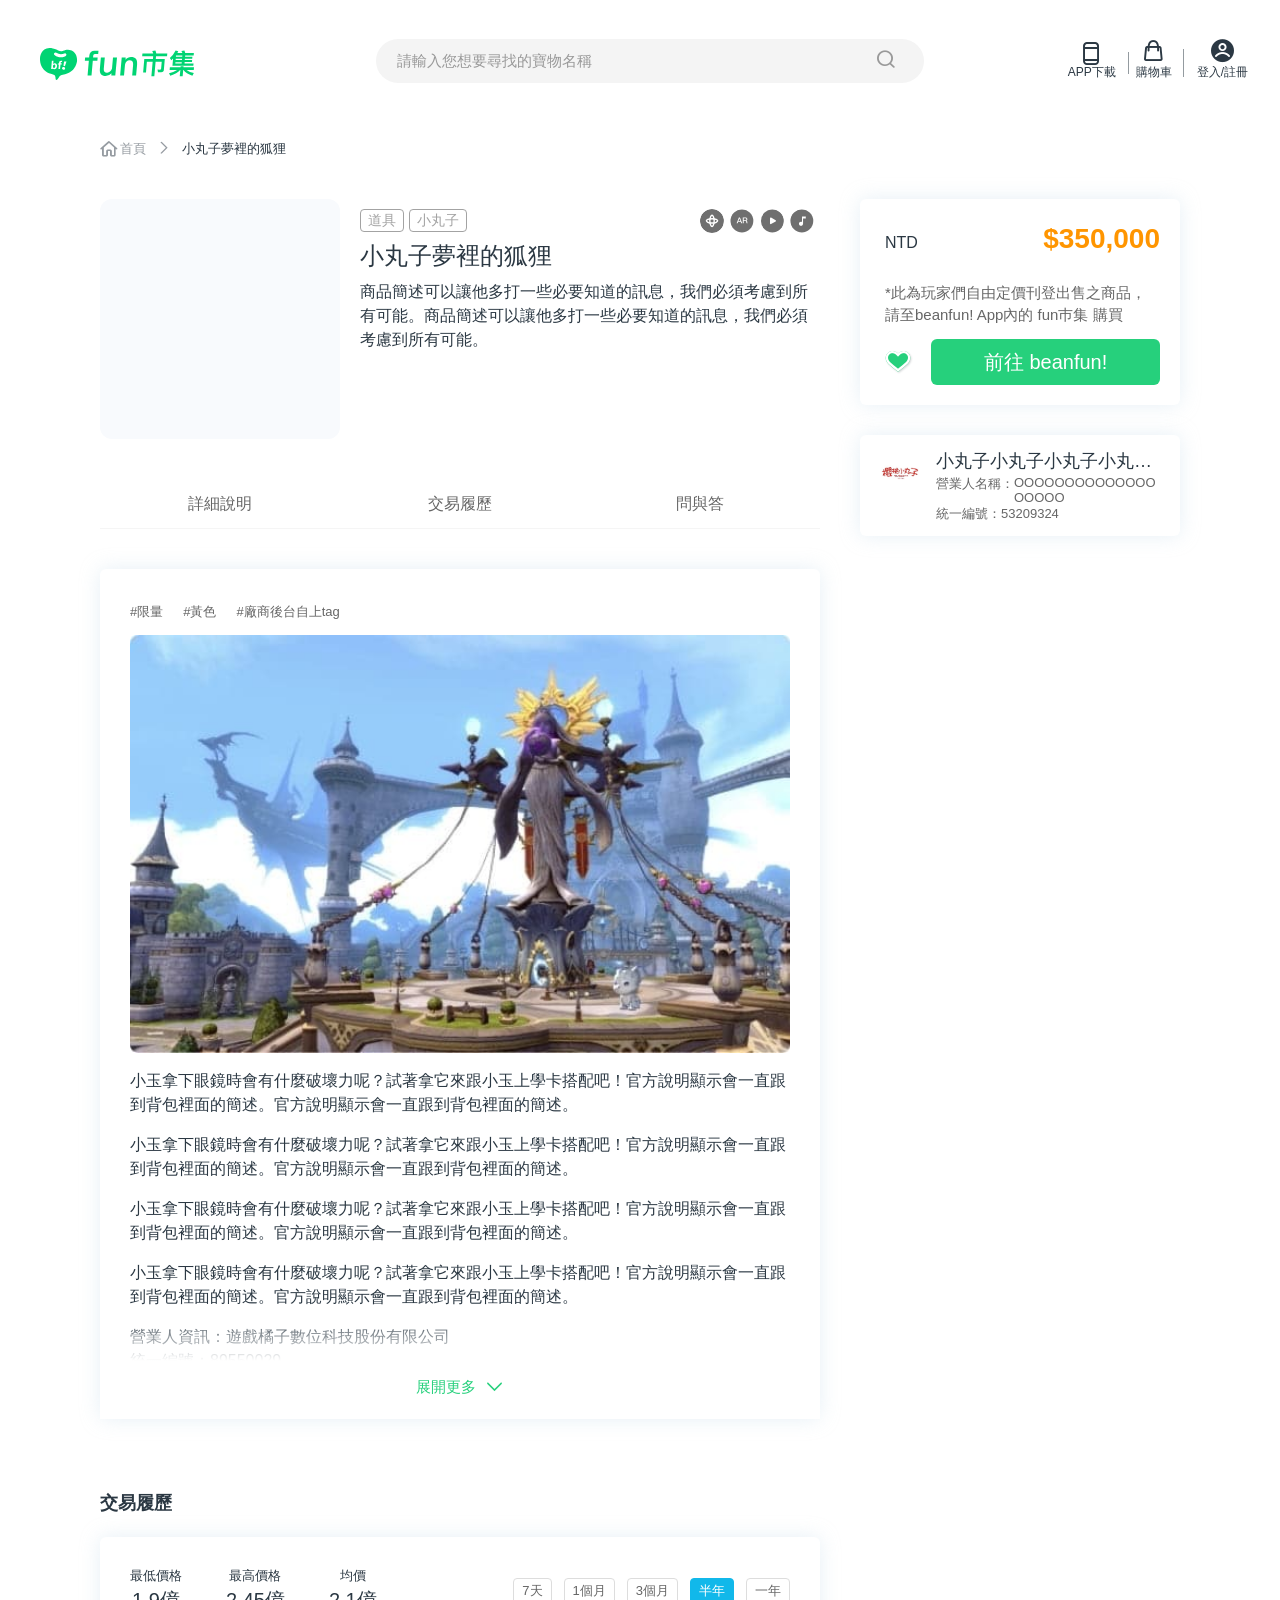
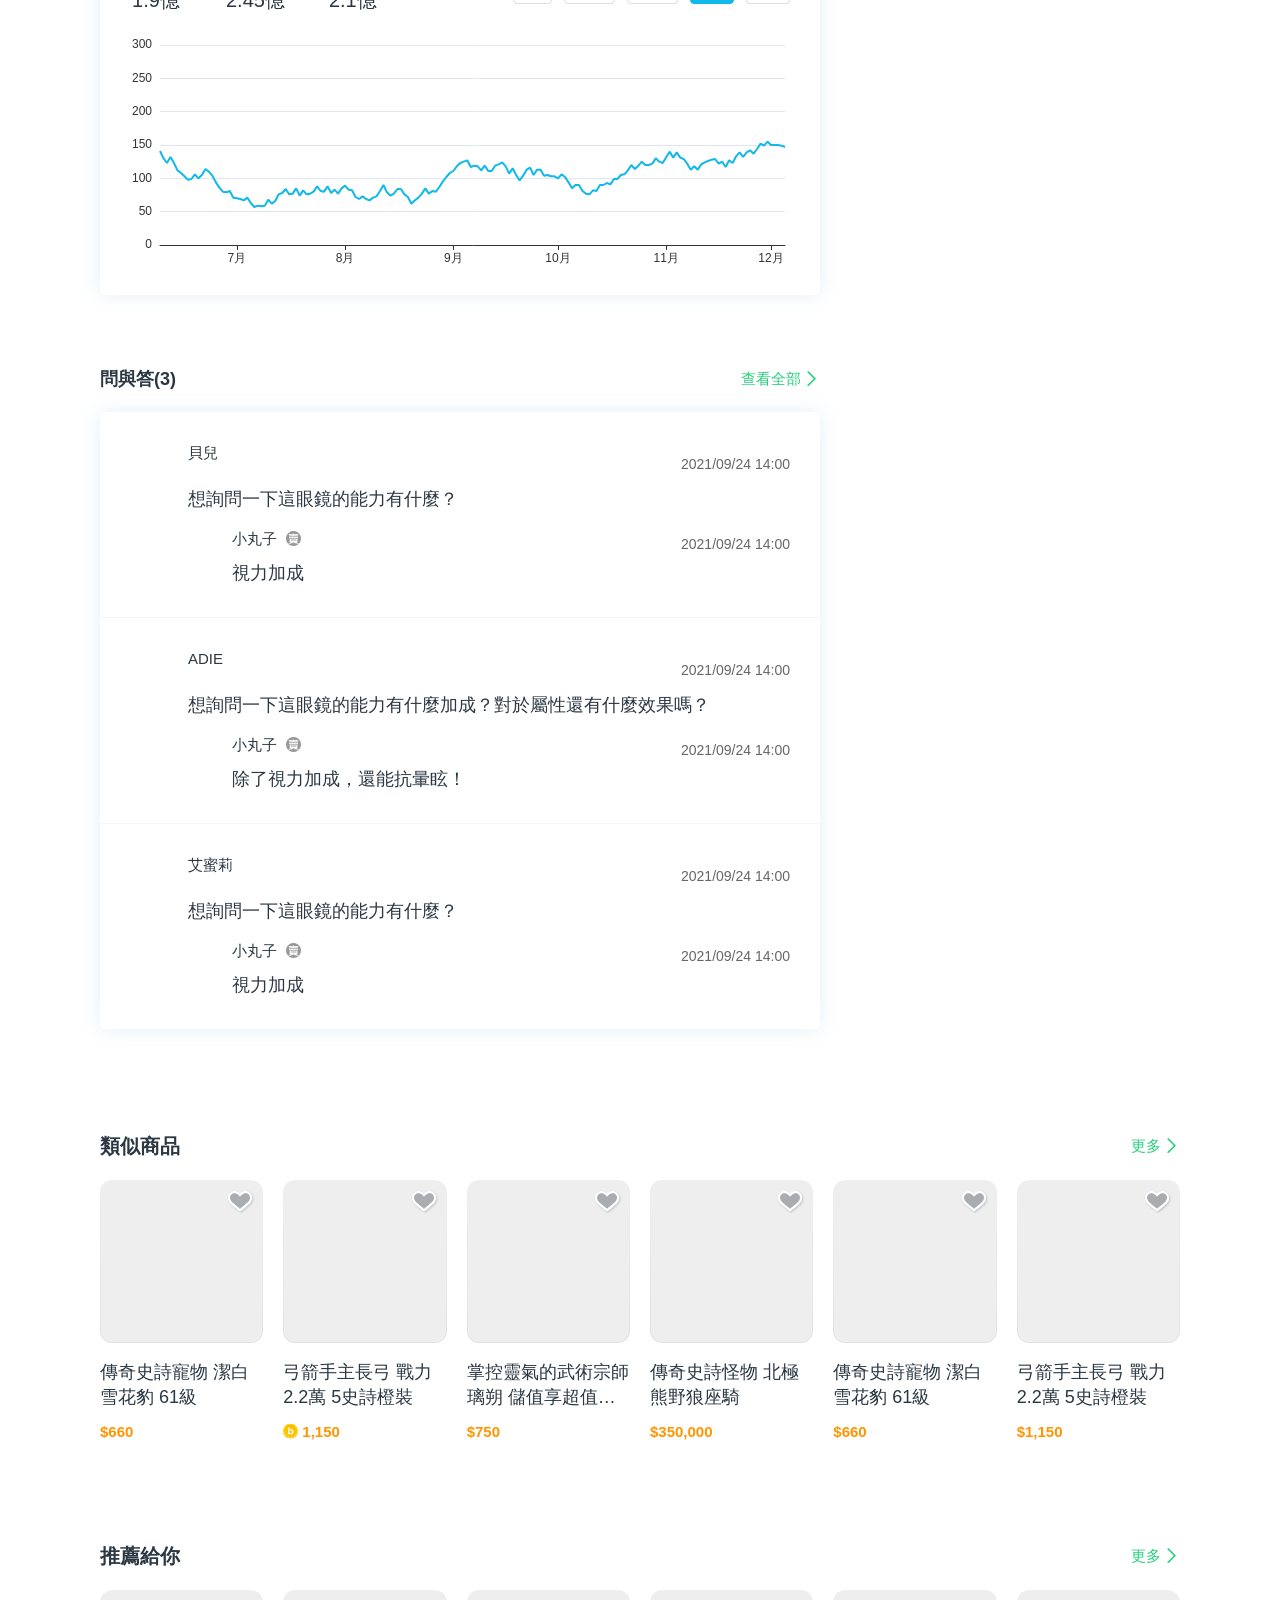
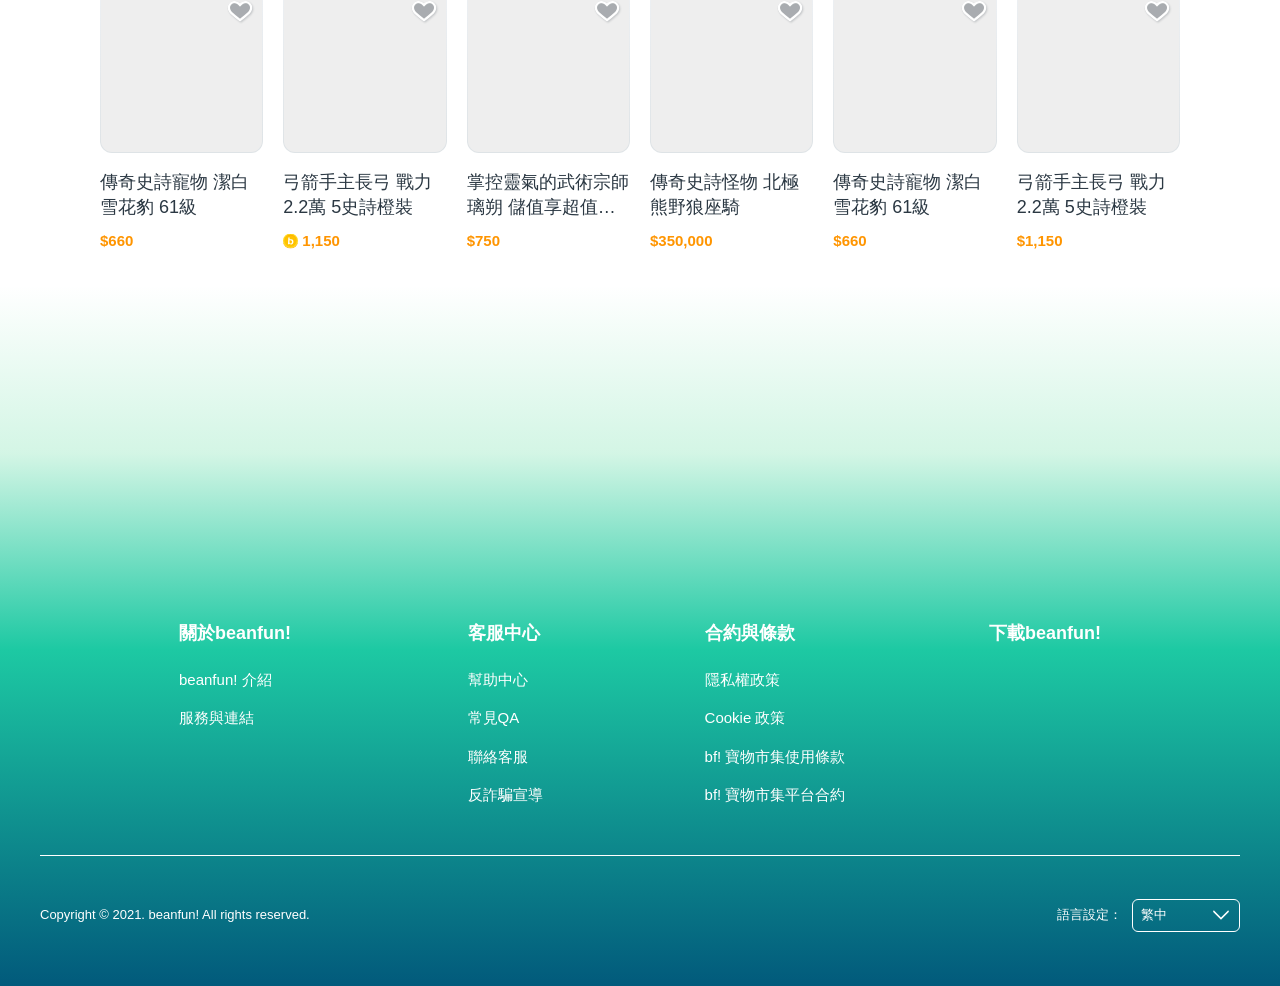
==== 00_product-cont-pd.html @ d5c3d5e3 "Add files via upload" ====
<!DOCTYPE html>
<!-- ↓【APP版本】<html> 增加 class「app」-->
<html class="no-js" lang="zh-Hant-TW">
  <head>
    <!-- [START] 測試站防止被爬蟲搜尋-->
    <!--
    上線後刪除此段Meta與註解
    參考文件：https://developers.google.com/search/reference/robots_meta_tag?hl=zh-tw
    -->
    <meta name="robots" content="noindex, nofollow,noarchive,nosnippet,noimageindex,noodp">
    <!-- [END] 測試站防止被爬蟲搜尋-->
    <meta charset="utf-8">
    <meta http-equiv="x-ua-compatible" content="ie=edge">
    <meta name="viewport" content="width=device-width, initial-scale=1.0, maximum-scale=1.0, user-scalable=no">
    <meta name="format-detection" content="telephone=no">
    <meta name="theme-color" content="#ffffff">
    <title>fun市集｜商品明細</title>
    <link rel="icon" type="image/png" href="images/favicon.png">
    <link rel="apple-touch-icon" href="images/touch-icon.png">
    <!-- [START] SEO Setting-->
    <!-- 內頁SEO設定(商品內頁SEO有不同)-->
    <meta name="description" content="商品敘述">
    <meta name="keywords" content="商品關鍵字">
    <meta property="og:type" content="og:product">
    <meta property="og:title" content="商品標題">
    <meta property="og:description" content="商品敘述">
    <meta property="og:url" content="商品連結">
    <meta property="og:image" content="商品縮圖">
    <meta property="og:locate" content="zh_TW">
    <meta name="twitter:card" content="product">
    <meta name="twitter:title" content="商品標題">
    <meta name="twitter:description" content="商品敘述">
    <meta name="twitter:image" content="商品縮圖">
    <meta property="product:price:amount" content="商品價格">
    <meta property="product:price:currency" content="NTD">
    <!-- ==========-->
    <!-- 結構化資料(JSON-LD) - Product
    - sku：產品的專屬識別碼，參考：https://support.google.com/merchants/answer/7052112?hl=zh-Hant
    - 專屬產品 ID 須知，提供全球 ID (例如 gtin、mpn、isbn)，參考：https://support.google.com/merchants/answer/160161?hl=zh-Hant
    - 供貨狀況，參考（搜尋「ItemAvailability」）：https://developers.google.com/search/docs/advanced/structured-data/product?hl=zh-tw#product
    	- "availability"="填入供貨狀況 Schema.org"
    		- [有現貨] 
    			- 有現貨： https://schema.org/InStock
    			- 有限的可用率： https://schema.org/LimitedAvailability
    			- 僅限在線： https://schema.org/OnlineOnly
    		- [缺貨中]
    			- 缺貨： https://schema.org/OutOfStock
    			- 售罄： https://schema.org/SoldOut
    			- 已停產： https://schema.org/Discontinued
    			- 僅限店內： https://schema.org/InStoreOnly
    		- [預購]
    			- 預購： https://schema.org/PreOrder
    			- 預售： https://schema.org/PreSale
    		- [缺貨待補]
    			- 缺貨待補： https://schema.org/BackOrder
    -->
    <script type="application/ld+json">
      {
      	"@context": "https://schema.org/",
      	"@type": "Product",
      	"name": "商品標題",
      	"description": "商品敘述",
      	"productId": "商品編號",
      	"image": [
      		"圖片絕對值網址"
      	],
      	"sku": "產品的專屬識別碼，沒有不要生成",
      	"mpn": "製造商零件編號（Manufacturer Part Number），沒有不要生成",
      	"gtin13": "全球交易品項識別碼，長度［8、13或14］，要更換key「gtin『數字』」，沒有不要生成",
      	"brand": {
      		"@type": "Brand",
      		"name": "Gamania Group"
      	},
      	"offers": {
      		"@type": "Offer",
      		"url": "商品絕對值網址",
      		"priceCurrency": "NTD",
      		"price": "商品價格",
      		"availability": "https://schema.org/InStock",
      		"seller": {
      			"@type": "Organization",
      			"name": "賣家名稱",
      			"url": "賣家賣場絕對值網址，沒有不要生成",
      			"image": "賣家頭像圖片絕對值網址，沒有不要生成"
      		}
      	}
      }
    </script>
    <!-- [END] 內頁SEO設定-->
    <!-- ==========-->
    <!-- 結構化資料(JSON-LD) - Global-->
    <!-- 網址要改正式站網址、搜尋要改正確搜尋網址(SearchAction > target)-->
    <script type="application/ld+json">
      {
      	"@context":"http://schema.org",
      	"@graph": [
      		{
      			"@type":"Organization",
      			"name":"Gamania Group",
      			"legalName":"遊戲橘子數位科技股份有限公司",
      			"foundingDate":"1995-06-12",
      			"url":"http://gashpoint.begonia-design.com.tw/",
      			"logo":"http://gashpoint.begonia-design.com.tw/images/logo-brand.png",
      			"contactPoint" : [
      				{
      					"@type" : "ContactPoint",
      					"telephone" : "+886-2-2658-8866",
      					"contactType" : "聯絡電話 (Customer Service)",
      					"areaServed" : "TW",
      					"availableLanguage" : ["Taiwanese Mandarin"]
      				} , {
      					"@type" : "ContactPoint",
      					"email" : "business@gamania.com",
      					"contactType" : "商務洽談 (Business Contact)",
      					"areaServed" : "TW",
      					"availableLanguage" : ["Taiwanese Mandarin"]
      				} , {
      					"@type" : "ContactPoint",
      					"email" : "pr@gamania.com",
      					"contactType" : "公關聯繫 (PR Contact)",
      					"areaServed" : "TW",
      					"availableLanguage" : ["Taiwanese Mandarin"]
      				} , {
      					"@type" : "ContactPoint",
      					"email" : "ir@gamania.com",
      					"contactType" : "投資人關係聯繫 (IR Contact)",
      					"areaServed" : "TW",
      					"availableLanguage" : ["Taiwanese Mandarin"]
      				} , {
      					"@type" : "ContactPoint",
      					"email" : "bd@gamania.com",
      					"contactType" : "商務洽談 (Business Contact)",
      					"areaServed" : "HK",
      					"availableLanguage" : ["Chinese","English"]
      				} , {
      					"@type" : "ContactPoint",
      					"email" : "hk_pr@gamania.com",
      					"contactType" : "公關聯繫 (PR Contact)",
      					"areaServed" : "HK",
      					"availableLanguage" : ["Chinese","English"]
      				} , {
      					"@type" : "ContactPoint",
      					"email" : "PaymentAgent-JP@gashpoint.com",
      					"contactType" : "ビジネス問い合わせ (Business Contact)",
      					"areaServed" : "JP",
      					"availableLanguage" : ["Japanese"]
      				} , {
      					"@type" : "ContactPoint",
      					"email" : "philiplee@gashpoint.com",
      					"contactType" : "비즈니스 상담 (Business Contact)",
      					"areaServed" : "KR",
      					"availableLanguage" : ["Korean Hangul"]
      				}
      			],
      			"address": {
      				"@type":"PostalAddress",
      				"postalCode":"114",
      				"streetAddress":"瑞湖街111號",
      				"addressLocality":"台北市內湖區",
      				"addressRegion":"台灣",
      				"addressCountry": {
      					"@type": "Country",
      					"name": "TW"
      				}
      			},
      			"sameAs": [
      				"https://zh.wikipedia.org/wiki/遊戲橘子",
      				"https://www.gamania.com/",
      				"https://www.beanfun.com/",
      				"https://www.facebook.com/gamaniaglobal",
      				"https://www.youtube.com/user/gvoicemovie",
      				"https://play.google.com/store/apps/details?id=com.gamania.beanfun",
      				"https://apps.apple.com/tw/app/beanfun/id1108282446"
      			]
      		}
      	]
      	
      }
    </script>
    <!-- [END] SEO Setting-->
    <!-- [START] preload-->
    <link rel="preload" as="font" type="font/woff2" crossorigin="" href="fonts/icons/icon.woff2">
    <!-- [END] preload-->
    <!-- [START] CSS ==================================================-->
    <!-- CSS - Common-->
    <link rel="stylesheet" href="css/style.min.css">
    <!-- CSS - Page-->
    <link rel="stylesheet" href="css/product-cont.min.css">
    <!-- CSS - 【APP版本】--><!--
    <link rel="stylesheet" href="css/app.min.css">-->
    <!-- [END] CSS ==================================================-->
  </head>
  <body>
    <!-- [START] Header ==================================================-->
    <!-- Loader-->
    <!-- 呼叫：【開啟】 pageLoading();、【關閉】 pageLoaded();-->
    <div class="loader" id="loader">
      <div class="loader__img-box">
        <div class="loader__svg-wrapper">
          <svg class="bean" xmlns="http://www.w3.org/2000/svg" viewBox="0 0 46 40" width="46" height="40">
            <path class="body" d="M30,5.9c3.38-.8,6.69-1.46,10.56.79s8.28,9.45,3,18.21a19.13,19.13,0,0,1-14.93,9,24.58,24.58,0,0,1-3.3.17,4.48,4.48,0,0,0-3.52,1.57,16.65,16.65,0,0,1-3.52,3.62c-1.66,1-1.63-1.31-1.63-1.31a15.65,15.65,0,0,1,.09-2.39c.14-1.21-1.47-2.71-1.47-2.71a22.77,22.77,0,0,0-2.85-1c-.75-.13-9-3.11-11.51-11A18.8,18.8,0,0,1,2,6.64,14.89,14.89,0,0,1,7.52,1.33c3.85-2.12,10.91.48,10.91.48s4.16,2,5.69,2.89A7.4,7.4,0,0,0,30,5.9Z" fill="#26d07c" fill-rule="evenodd"></path>
            <path class="eye-outer" d="M14,14A4.5,4.5,0,1,1,9.5,9.5,4.49,4.49,0,0,1,14,14m9,2a4.5,4.5,0,1,1-4.5-4.5A4.5,4.5,0,0,1,23,16" fill="#fefefe" fill-rule="evenodd"></path>
            <path class="shadow" d="M40.59,6.69C37,4.61,33.92,5,30.81,5.72Q42.2,18.18,26.43,34a19.87,19.87,0,0,0,2.18-.15,19.13,19.13,0,0,0,14.93-9C48.86,16.14,44.46,8.93,40.59,6.69Z" fill-rule="evenodd" opacity="0.05" style="isolation: isolate"></path>
            <path class="eye-r" display="none" d="M12,14.5a2,2,0,1,1-2-2,2,2,0,0,1,2,2" fill="#050101" fill-rule="evenodd"></path>
            <path class="eye-l" display="none" d="M21,16.5a2,2,0,1,1-2-2,2,2,0,0,1,2,2" fill="#050101" fill-rule="evenodd"></path>
            <path class="eye-r-sleep" d="M11.73,15.5A2,2,0,0,1,8,14.5" fill="none" stroke="#050101" stroke-linecap="round" stroke-miterlimit="10" fill-rule="evenodd"></path>
            <path class="eye-l-sleep" d="M20.73,17.5a2,2,0,0,1-3.73-1" fill="none" stroke="#050101" stroke-linecap="round" stroke-miterlimit="10" fill-rule="evenodd"></path>
          </svg>
        </div>
      </div>
    </div>
    <!-- Header-->
    <header class="hd" id="header">
      <!-- 【Web版本】[START] Header-->
      <div class="hd-main">
        <div class="hd-main__l">
          <!-- Logo - 只有首頁使用<h1>--><!--
          <h1 class="brand-logo"><a class="brand-logo__link" href="/"><img class="brand-logo__img svg" src="images/logo.svg" alt="beanfun!寶物市集" width="160" height="18"></a></h1>-->
          <!-- Logo - 其餘使用<div>-->
          <div class="brand-logo"><a class="brand-logo__link" href="/"><img class="brand-logo__img svg" src="images/logo.svg" alt="beanfun!寶物市集" width="160" height="18"></a></div>
        </div>
        <div class="hd-main__c">
          <!-- [START] 搜尋介面<form> (Web, App 同一個)
          - <meta itemprop="url"> 要更換為正式站首頁網址(Domain)
          - <meta itemprop="target"> content 說明：
          	- 寫入範例：https://www.example.com/search/?q={globalSearch}
          	- 結果網址：https://www.example.com/search/?q=kittens
          	- globalSearch 為搜尋 input 的 name
          - 更多說明：https://developers.google.com/search/docs/advanced/structured-data/sitelinks-searchbox?hl=zh-tw
          -->
          <div class="hd-search js-search-group" id="hd-search" itemscope="" itemtype="https://schema.org/WebSite">
            <meta itemprop="url" content="http://gashpoint.begonia-design.com.tw/">
            <div class="hd-search__cont">
              <div class="hd-search__top-box">
                <div class="hd-search__top-box__l">
                  <form class="hd-search__input-box" action="search.html" itemprop="potentialAction" itemscope="" itemtype="https://schema.org/SearchAction">
                    <meta itemprop="target" content="http://gashpoint.begonia-design.com.tw/search?q={globalSearch}">
                    <input class="hd-search__input" type="search" name="globalSearch" placeholder="請輸入您想要尋找的寶物名稱" aria-label="請輸入您想要尋找的寶物名稱" itemprop="query-input" autocomplete="off" required="">
                    <button class="hd-search__btn-reset" type="reset"><i class="be-icon be-icon-close-circle" role="img" aria-label="清除"></i></button>
                    <button class="hd-search__btn-submit" type="submit" disabled=""><i class="be-icon be-icon-search" role="img" aria-label="搜尋"></i></button>
                  </form>
                </div>
                <div class="hd-search__top-box__r">
                  <button class="hd-search__btn-close" type="button" data-close="">關閉</button>
                </div>
              </div>
              <div class="hd-search__result">
                <div class="hd-search__result__block" data-layout="recommend">
                  <div class="hd-search__result__title">推薦關鍵字</div>
                  <ul class="hd-search__result__list" id="hd-search-recommend">
                    <!-- [START] Item-->
                        <li class="hd-search__result__item"><a class="hd-search__result__link" href="search.html">最新上架</a></li>
                    <!-- [END] Item-->
                    <!-- [START] ↓可刪除重複區塊-->
                        <li class="hd-search__result__item"><a class="hd-search__result__link" href="search.html">道具</a></li>
                        <li class="hd-search__result__item"><a class="hd-search__result__link" href="search.html">票券</a></li>
                        <li class="hd-search__result__item"><a class="hd-search__result__link" href="search.html">月光雕刻師</a></li>
                        <li class="hd-search__result__item"><a class="hd-search__result__link" href="search.html">新楓之谷</a></li>
                    <!-- [END] ↑可刪除重複區塊-->
                  </ul>
                </div>
              </div>
            </div>
          </div>
          <!-- [END] 搜尋介面<form>-->
        </div>
        <div class="hd-main__r">
          <!-- 搜尋 (Button Only, Mobile Only)-->
          <div class="hd-main__r__item hd-btn-search js-search-open">
            <button class="hd-main__r__btn" type="button"><i class="be-icon be-icon-search" aria-hidden="true"></i><span class="text">搜尋</span></button>
          </div>
          <!-- APP下載 [PC版] 請都改為開啟 popup-->
          <div class="hd-main__r__item hd-download">
            <button class="hd-main__r__btn" type="button" data-open="bf-download-popup">
              <i class="be-icon be-icon-mobile" aria-hidden="true"></i>
              <span class="text">APP下載</span>
            </button>
          </div>   
          <!-- 購物車-->
          <div class="hd-main__r__item hd-cart"><a class="hd-main__r__btn" href="cart.html"> <i class="be-icon be-icon-bag" aria-hidden="true"></i><span class="text">購物車</span></a></div>
          <!-- 【Web版本】[PC版] 未登入（會員專區）-->
          <div class="hd-main__r__item hd-member"><a class="hd-main__r__btn" href="login.html"><span class="text hd-member__name">登入/註冊</span><i class="be-icon be-icon-member-circle" aria-hidden="true"></i></a></div>
          <!-- 【Web版本】[PC版] 已登入（會員專區）-->
          <!-- 預設圖: images/product/profile_photo_default.jpg--><!--
          <div class="hd-main__r__item hd-member"><a class="hd-main__r__btn" href="member.html"><span class="text hd-member__name">kilet12244869</span><img class="user-info__photo-box lazy" src="images/1x1.gif" data-src="images/profile_photo_default.jpg" width="24" height="24" alt="使用者名稱"></a></div>-->
        </div>
      </div>
      <!-- 【Web版本】[END] Header-->
      <!-- 【APP版本】[START] Header部分頁面才有：搜尋、分享、書籤
      -->
      <div class="hd-app">
        <div class="hd-app__l"><a class="btn-icon" href="javascript:history.back();" aria-label="返回"><i class="be-icon be-icon-back" aria-hidden="true"></i></a>
        </div>
        <div class="hd-app__c">
          <div class="hd-app__title clamp-1">傳奇史詩寵物 潔白雪花豹 61級</div>
        </div>
        <div class="hd-app__r">
          <button class="hd-app__btn-share btn-icon" id="hd-share-btn" type="button" aria-label="分享"><i class="be-icon be-icon-share" aria-hidden="true"></i></button>
          <button class="hd-app__btn-fav pd-card__btn-fav btn-icon js-fav is-active" type="button" aria-label="加入書籤"></button>
        </div>
      </div>
      <!-- 【APP版本】[END] Header-->
    </header>
    <!-- [END] Header ==================================================-->
    <!-- [START] Content ==================================================-->
    <main class="main-container" id="main-container">
      <div class="pd-cont-container sec sec-first">
        <div class="grid-container">
          <div class="breadcrumbs-nav">
            <!-- 麵包屑-->
            <nav class="breadcrumbs-wrapper" aria-label="現在位置：">
              <ol class="breadcrumbs has-max-width-small-only text-white-small-only" itemscope="" itemtype="https://schema.org/BreadcrumbList">
                <li itemprop="itemListElement" itemscope="" itemtype="https://schema.org/ListItem"><a itemprop="item" href="/"> <i class="be-icon be-icon-home" aria-hidden="true"></i><span itemprop="name">首頁</span></a>
                  <meta itemprop="position" content="1"/>
                </li>
                <li itemprop="itemListElement" itemscope="" itemtype="https://schema.org/ListItem"><span class="show-for-sr" aria-current="page">目前頁面：</span><span itemprop="name">小丸子夢裡的狐狸</span>
                  <meta itemprop="position" content="2"/>
                </li>
              </ol>
            </nav>
            <div class="pd-ctrls hide-for-medium">
              <button class="pd-card__btn-share btn-icon" id="hd-share-btn" type="button" aria-label="分享"><i class="be-icon be-icon-share" aria-hidden="true"></i></button>
              <button class="pd-card__img-tag pd-card__btn-fav btn-icon js-fav is-active" aria-label="加入書籤"></button>
            </div>
          </div>
        </div>
        <div class="grid-container pd-top-container">
          <div class="grid-x">
            <div class="cell large-8 pd-cont-left">
              <div class="pd-top-info grid-container" id="pd-cont-fixed-anchor">
                <div class="grid-x">
                  <div class="cell medium-shrink">
                    <!-- 圖片展示data-layout="圖片展示類型"，填入 [null(一般物件，可以不用填) | full(滿螢幕) | 3d(3D))]
                    -->
                    <section class="pd-banner" data-layout="full">
                      <div class="pd-banner__button-box hide-for-medium">
                        <button class="btn btn-right-yellow" type="button" data-open="pd-spec"><i class="be-icon be-icon-obj" aria-hidden="true"></i>商品規格</button>
                      </div>
                      <div class="pd-banner__cont">
                        <!-- 3D--><!--
                        <div class="pd-banner__3d-box">
                          <div class="pd-banner__3d-box__viewer" id="babylon-viewer" data-model="images/3d/fox/source/fox.glb" data-cover="images/product/pd-3d.jpg"></div>
                          <div class="pd-card__img-tag top-left tag-3d">3D</div>
                          <button class="pd-banner__3d-box__btn-full hide js-fullscreen" type="button" aria-label="全螢幕"></button>
                        </div>-->
                        <!-- 一般圖片-->
                        <img class="lazy" src="images/1x1.gif" data-src="images/product/376x468(324KB).png" alt="" style="width: 100%; height:auto;">
                        <img class="lazy" src="images/1x1.gif" data-src="images/product/1128 x1404(2.2M).png" alt="" style="width: 100%; height:auto;">
                        <img class="lazy" src="images/1x1.gif" data-src="images/product/430x535(418KB).png" alt="" style="width: 100%; height:auto;">
                        <img class="lazy" src="images/1x1.gif" data-src="images/product/376x468(168KB).png" alt="" style="width: 100%; height:auto;">
                        <img class="lazy" src="images/1x1.gif" data-src="images/product/1000x1000(713KB).jpeg" alt="" style="width: 100%; height:auto;">
                        <!-- <div class="pd-banner__img-box object-fit-contain"><img class="lazy" src="images/1x1.gif" data-src="images/product/376x468(324KB).png" alt="">
                        </div> -->
                      </div>
                      <div class="pd-banner__wave-box wave-box hide-for-medium"></div>
                    </section>
                  </div>
                  <div class="cell medium-auto">
                    <!-- 產品主資訊-->
                    <section class="pd-main-info">
                      <div class="grid-container">
                        <div class="pd-main-info__cont">
                          <ul class="pd-card__tag-list">
                            <li class="pd-card__tag label">道具</li>
                            <li class="pd-card__tag label">小丸子</li>
                            <li class="extend"></li>
                            <li>
                              <img class="user-info__photo-box right" src="images/icons/3d.svg" data-src="images/icons/3d.svg" title="">
                            </li>
                            <li>
                              <img class="user-info__photo-box lazy" src="images/icons/ar.svg" data-src="images/icons/ar.svg" title="">
                            </li>
                            <li>
                              <img class="user-info__photo-box lazy" src="images/icons/play.svg" data-src="images/icons/play.svg" title="">
                            </li>
                            <li>
                              <img class="user-info__photo-box lazy" src="images/icons/music.svg" data-src="images/icons/music.svg" title="">
                            </li>
                          </ul>
                          <h1 class="h3 pd-main-info__title">小丸子夢裡的狐狸</h1>
                          <div class="pd-main-info__desc-box">
                            <p>商品簡述可以讓他多打一些必要知道的訊息，我們必須考慮到所有可能。商品簡述可以讓他多打一些必要知道的訊息，我們必須考慮到所有可能。</p>
                          </div>
                          <div class="pd-main-info__btn-box text-right show-for-medium-only">
                            <button class="btn btn-small warning-gradient" type="button" data-open="pd-spec"><i class="be-icon be-icon-obj" aria-hidden="true"></i>商品規格</button>
                          </div>
                        </div>
                      </div>
                    </section>
                  </div>
                  <div class="cell hide-for-large">
                    <div class="pd-main-info__bottom-box">
                      <div class="grid-container"><a class="seller-info" href="store.html">
                          <div class="seller-info__l">
                            <div class="user-info"><img class="user-info__photo-box lazy" src="images/1x1.gif" data-src="images/store/store_01@3x.jpg" title="小丸子">
                              <div>
                                <p class="user-info__name">小丸子小丸子小丸子小丸子小丸子小丸子小丸子小丸子小丸子</p>
                                <!-- C2C 商品稅籍制度揭露資訊 -->
                                <p class="desc"><span>營業人名稱：</span><span>OOOOOOOOOOOOOOOOOOOOOOOOO</span></p>
                                <p class="desc">統一編號：53209324</p>
                              </div>
                            </div>
                          </div>
                           <!-- B2C 顯示欄位 -->
                          <!-- <div class="seller-info__r">
                            <div class="seller-info__text text-tip text-arrow right">前往店鋪 (43)</div>
                          </div> -->
                        </a></div>
                    </div>
                  </div>
                </div>
              </div>
              <!-- [START] 產品其它資訊-->
              <div class="pd-other-info" data-fixed-container="">
                <!-- 選單-->
                <nav class="page-nav" data-fixed="" data-margin-top="56" data-fixed-down="large">
                  <div class="page-nav__inside">
                    <ul class="page-nav__list no-bullet" data-mage-nav="" data-offset="95">
                      <li class="page-nav__item"><a class="page-nav__link is-active" href="#pd-detail" role="button"><span class="page-nav__link__text">詳細說明</span></a></li>
                      <li class="page-nav__item"><a class="page-nav__link" href="#pd-history" role="button"><span class="page-nav__link__text">交易履歷</span></a></li>
                      <li class="page-nav__item"><a class="page-nav__link" href="#pd-ask" role="button"><span class="page-nav__link__text">問與答</span></a></li>
                    </ul>
                  </div>
                </nav>
                <!-- 詳細說明-->
                <section class="pd-detail" id="pd-detail" data-mage-target="pd-detail">
                  <div class="grid-container">
                    <h2 class="show-for-sr">詳細說明</h2>
                    <div class="pd-detail__cont">
                      <div class="pd-detail__tag no-bullet"><a class="pd-detail__tag__item" href="#">#限量</a><a class="pd-detail__tag__item" href="#">#黃色</a><a class="pd-detail__tag__item" href="#">#廠商後台自上tag</a>
                      </div>
                      <article class="pd-detail__article" id="pd-detail__article">
                        <!-- [START] ↓HTML上稿區塊--><img class="lazy" src="images/1x1.gif" data-src="images/product/img_1@2x.jpg" alt="圖片說明" style="width: 100%">
                        <p>小玉拿下眼鏡時會有什麼破壞力呢？試著拿它來跟小玉上學卡搭配吧！官方說明顯示會一直跟到背包裡面的簡述。官方說明顯示會一直跟到背包裡面的簡述。</p>
                        <p>小玉拿下眼鏡時會有什麼破壞力呢？試著拿它來跟小玉上學卡搭配吧！官方說明顯示會一直跟到背包裡面的簡述。官方說明顯示會一直跟到背包裡面的簡述。</p>
                        <p>小玉拿下眼鏡時會有什麼破壞力呢？試著拿它來跟小玉上學卡搭配吧！官方說明顯示會一直跟到背包裡面的簡述。官方說明顯示會一直跟到背包裡面的簡述。</p>
                        <p>小玉拿下眼鏡時會有什麼破壞力呢？試著拿它來跟小玉上學卡搭配吧！官方說明顯示會一直跟到背包裡面的簡述。官方說明顯示會一直跟到背包裡面的簡述。</p>
                        <!-- B2C 商品稅籍制度揭露區塊 -->
                        <p>營業人資訊：遊戲橘子數位科技股份有限公司<br>統一編號：89550029</p>
                        <!-- [END] ↑HTML上稿區塊-->
                      </article>
                      <button class="pd-detail__button-more text-arrow-bottom" id="pd-detail__button-more" type="button">展開更多<i class="be-icon be-icon-arrow-bottom" aria-hidden="true"></i></button>
                    </div>
                  </div>
                </section>
                <!-- 交易履歷-->
                <section class="pd-history" id="pd-history" data-mage-target="pd-history">
                  <div class="grid-container">
                    <div class="sec-title-box">
                      <h2 class="h5 sec-title-box__title">交易履歷</h2>
                    </div>
                    <div class="pd-history__cont">
                      <div class="pd-history__top">
                        <ul class="pd-history__report no-bullet">
                          <li class="pd-history__report__item" id="price-lowest">
                            <h3 class="pd-history__report__title">最低價格</h3>
                            <div class="pd-history__report__num">1.9億</div>
                          </li>
                          <li class="pd-history__report__item" id="price-highest">
                            <h3 class="pd-history__report__title">最高價格</h3>
                            <div class="pd-history__report__num">2.45億</div>
                          </li>
                          <li class="pd-history__report__item" id="price-average">
                            <h3 class="pd-history__report__title">均價</h3>
                            <div class="pd-history__report__num">2.1億</div>
                          </li>
                        </ul>
                        <nav class="pd-history__type">
                          <ul class="pd-history__type__list no-bullet">
                            <li class="pd-history__type__item">
                              <button class="pd-history__type__link" type="button" data-type="week">7天</button>
                            </li>
                            <li class="pd-history__type__item">
                              <button class="pd-history__type__link" type="button" data-type="month-1">1個月</button>
                            </li>
                            <li class="pd-history__type__item">
                              <button class="pd-history__type__link" type="button" data-type="month-3">3個月</button>
                            </li>
                            <li class="pd-history__type__item">
                              <button class="pd-history__type__link is-active" type="button" data-type="month-6">半年</button>
                            </li>
                            <li class="pd-history__type__item">
                              <button class="pd-history__type__link" type="button" data-type="year">一年</button>
                            </li>
                          </ul>
                        </nav>
                      </div>
                      <div class="pd-history__chart-box">
                        <div class="pd-history__chart" id="pd-history__chart"></div>
                      </div>
                    </div>
                  </div>
                </section>
                <!-- 問與答-->
                <section class="pd-ask" id="pd-ask" data-mage-target="pd-ask">
                  <div class="grid-container">
                    <div class="sec-title-box">
                      <!-- 題目，需帶入數量-->
                      <h2 class="h5 sec-title-box__title">問與答(3)</h2>
                      <div class="sec-title-box__r"><a class="text-arrow" href="product-ask.html">查看全部<i class="be-icon be-icon-arrow-right" aria-hidden="true"></i></a></div>
                    </div>
                    <div class="pd-ask__cont">
                      <!-- 答案-->
                      <div class="pd-ask__wrapper">
                        <ul class="ask-box">
                          <!-- [START] Item-->
                          <li class="ask-box__item">
                            <div class="ask-box__info">
                              <div class="ask-box__info__l user-info">
                                <!-- 預設圖: images/product/profile_photo_default.jpg-->
                                <div class="user-info__photo-box lazy" data-src="images/product/user_photo@3x.jpg"></div>
                                <div class="user-info__name">貝兒
                                </div>
                              </div>
                              <div class="ask-box__info__r">
                                <time class="ask-box__info__time" datetime="2021-09-24T14:00">2021/09/24 14:00</time>
                                <!-- 更多功能id 不可重複
                                -->
                                <button class="ask-box__info__btn-more" type="button" data-toggle="ask-edit-dropdown--1-buyer"><i class="be-icon be-icon-dot" role="img" aria-label="更多"></i></button>
                                <div class="dropdown-pane dropdown-menu seller-ctrl__dropdown" id="ask-edit-dropdown--1-buyer" data-dropdown="" data-position="bottom" data-alignment="right" data-close-on-click="true">
                                  <ul class="dropdown-menu__list">
                                    <li class="dropdown-menu__item">
                                      <button class="dropdown-menu__btn" type="button">編輯</button>
                                    </li>
                                    <li class="dropdown-menu__item">
                                      <button class="dropdown-menu__btn alert" type="button" data-open="ask-delete">刪除</button>
                                    </li>
                                  </ul>
                                </div>
                              </div>
                            </div>
                            <div class="ask-box__cont">
                              <div class="ask-box__desc">想詢問一下這眼鏡的能力有什麼？</div>
                              <div class="ask-box__ans seller-ans">
                                <!-- [START] 回答-->
                                <div class="ask-box__info">
                                  <div class="ask-box__info__l user-info">
                                    <!-- 預設圖: images/product/profile_photo_default.jpg-->
                                    <div class="user-info__photo-box lazy" data-src="images/store/store_01@3x.jpg"></div>
                                    <div class="user-info__name">小丸子<i class="be-icon be-icon-seller" aria-hidden="true"></i>
                                    </div>
                                  </div>
                                  <div class="ask-box__info__r">
                                    <time class="ask-box__info__time" datetime="2021-09-24T14:00">2021/09/24 14:00</time>
                                  </div>
                                </div>
                                <div class="ask-box__cont">
                                  <div class="ask-box__desc">視力加成</div>
                                </div>
                                <!-- [END] 回答-->
                              </div>
                            </div>
                          </li>
                          <!-- [END] Item-->
                          <!-- [START] ↓可刪除重複區塊-->
                          <li class="ask-box__item">
                            <div class="ask-box__info">
                              <div class="ask-box__info__l user-info">
                                <!-- 預設圖: images/product/profile_photo_default.jpg-->
                                <div class="user-info__photo-box lazy" data-src="images/product/user_photo@3x.jpg"></div>
                                <div class="user-info__name">ADIE
                                </div>
                              </div>
                              <div class="ask-box__info__r">
                                <time class="ask-box__info__time" datetime="2021-09-24T14:00">2021/09/24 14:00</time>
                              </div>
                            </div>
                            <div class="ask-box__cont">
                              <div class="ask-box__desc">想詢問一下這眼鏡的能力有什麼加成？對於屬性還有什麼效果嗎？</div>
                              <div class="ask-box__ans seller-ans">
                                <div class="ask-box__info">
                                  <div class="ask-box__info__l user-info">
                                    <!-- 預設圖: images/product/profile_photo_default.jpg-->
                                    <div class="user-info__photo-box lazy" data-src="images/store/store_01@3x.jpg"></div>
                                    <div class="user-info__name">小丸子<i class="be-icon be-icon-seller" aria-hidden="true"></i>
                                    </div>
                                  </div>
                                  <div class="ask-box__info__r">
                                    <time class="ask-box__info__time" datetime="2021-09-24T14:00">2021/09/24 14:00</time>
                                  </div>
                                </div>
                                <div class="ask-box__cont">
                                  <div class="ask-box__desc">除了視力加成，還能抗暈眩！</div>
                                </div>
                              </div>
                            </div>
                          </li>
                          <li class="ask-box__item">
                            <div class="ask-box__info">
                              <div class="ask-box__info__l user-info">
                                <!-- 預設圖: images/product/profile_photo_default.jpg-->
                                <div class="user-info__photo-box lazy" data-src="images/product/user_photo@3x.jpg"></div>
                                <div class="user-info__name">艾蜜莉
                                </div>
                              </div>
                              <div class="ask-box__info__r">
                                <time class="ask-box__info__time" datetime="2021-09-24T14:00">2021/09/24 14:00</time>
                              </div>
                            </div>
                            <div class="ask-box__cont">
                              <div class="ask-box__desc">想詢問一下這眼鏡的能力有什麼？</div>
                              <div class="ask-box__ans seller-ans">
                                <div class="ask-box__info">
                                  <div class="ask-box__info__l user-info">
                                    <!-- 預設圖: images/product/profile_photo_default.jpg-->
                                    <div class="user-info__photo-box lazy" data-src="images/store/store_01@3x.jpg"></div>
                                    <div class="user-info__name">小丸子<i class="be-icon be-icon-seller" aria-hidden="true"></i>
                                    </div>
                                  </div>
                                  <div class="ask-box__info__r">
                                    <time class="ask-box__info__time" datetime="2021-09-24T14:00">2021/09/24 14:00</time>
                                  </div>
                                </div>
                                <div class="ask-box__cont">
                                  <div class="ask-box__desc">視力加成</div>
                                </div>
                              </div>
                            </div>
                          </li>
                          <!-- [END] ↑可刪除重複區塊-->
                        </ul>
                      </div>
                      <!-- 輸入框：只有InAPP會顯示-->
                      <div class="pd-ask__bottom hide">
                        <form class="ask-input" action="">
                          <div class="ask-input__input-box">
                            <!-- 計算高度用 js 物件執行
                            ※原本已經在頁面上的物件都已執行初始化
                            var el = document.querySelect('textarea'); // 想辦法指定到此項目(js物件，不是jQ)
                            textareaFn(el) // 初始化（設定 + 監聽事件（input, change））
                            textareaFn(el).resize() // 重新計算高度
                            textareaFn(el).destroy() // 破壞監聽事件（input, change）
                            -->
                            <textarea class="ask-input__input-area js-text-count" type="text" placeholder="請輸入想問的問題！"></textarea>
                            <div class="ask-input__fixed-box"><span class="ask-input__limit">0/100</span>
                              <button class="ask-input__button-submit" type="submit" aria-label="送出" disabled=""><i class="be-icon be-icon-send" aria-hidden="true"></i></button>
                            </div>
                          </div>
                        </form>
                      </div>
                    </div>
                  </div>
                </section>
              </div>
              <!-- [END] 產品其它資訊-->
            </div>
            <div class="cell large-4 pd-cont-right show-for-large">
              <!-- [START] 金額-->
              <!-- 購買/c2c導覽列第一區塊（共兩區塊）-->
              <section class="pd-side-price">
                <div class="pd-side-price__cont">
                  <div class="pd-side-price__top">
                    <!-- PC 版才顯示，未來有需要電腦版也顯示Coin使用-->
                    <!-- 一般金額-->
                    <div class="pd-side-price__currency">NTD</div>
                    <h2 class="pd-side-price__price">$350,000</h2>
                    <!-- Beanfun Coin--><!--
                    <div class="pd-side-price__currency">價格</div>
                    <h2 class="pd-side-price__price"> <span class="bf-coin" aria-label="beanfun coin"></span>350,000</h2>-->
                  </div><!--
                  <p class="pd-side-price__note text-right coin"><em>剩餘beanfun! Coin: 6,688</em></p>-->
                  <!-- 提醒-->
                  <p class="pd-side-price__note">*此為玩家們自由定價刊登出售之商品，請至beanfun! App內的 fun巿集 購買</p>
                  <div class="pd-side-price__button-box"> 
                    <button class="pd-card__img-tag pd-card__btn-fav btn-icon js-fav is-active" aria-label="加入書籤"></button>
                    <a class="btn pd-side-price__button" type="button" data-open="bf-download-popup">前往 beanfun!</a>
                  </div>
                </div>
              </section>
              <!-- [END] 金額-->
              <!-- [START] 商品規格-->
              <!-- <section class="pd-spec pd-side-spec">
                <div class="pd-spec__cont">
                  <h5 class="pd-spec__title"> <i class="be-icon be-icon-obj" aria-hidden="true"></i>商品規格</h5>
                  <div class="pd-spec__body">
                    <div class="pd-spec__scroll-area">
                      <ul class="pd-spec__list no-bullet">
                        <li class="pd-spec__item">
                          <h4 class="pd-spec__sub-title">屬性</h4>
                          <div class="pd-spec__desc">火
                          </div>
                        </li>
                        <li class="pd-spec__item">
                          <h4 class="pd-spec__sub-title">星等</h4>
                          <div class="pd-spec__desc">
                            星等，更改 [data-star] 屬性數字，最多 6
                            <div class="pd-star" data-star="5"><span class="star"></span><span class="star"></span><span class="star"></span><span class="star"></span><span class="star"></span><span class="star"></span>
                            </div>
                          </div>
                        </li>
                        <li class="pd-spec__item">
                          <h4 class="pd-spec__sub-title">等級</h4>
                          <div class="pd-spec__desc">Max
                          </div>
                        </li>
                        <li class="pd-spec__item">
                          <h4 class="pd-spec__sub-title">技能</h4>
                          <div class="pd-spec__desc">防禦+10、爆擊+2、防禦冰系風系攻擊、造成敵方暈眩3秒。
                          </div>
                        </li>
                        <li class="pd-spec__item">
                          <h4 class="pd-spec__sub-title">屬性</h4>
                          <div class="pd-spec__desc">其它規格說明、其它規格說明、其它規格說明、其它規格說明、其它規格說明、其它規格說明、其它規格說明、其它規格說明、其它規格說明、其它規格說明、其它規格說明、其它規格說明、其它規格說明、其它規格說明、其它規格說明。
                          </div>
                        </li>
                        <li class="pd-spec__item">
                          <h4 class="pd-spec__sub-title">三個字</h4>
                          <div class="pd-spec__desc">其它規格說明、其它規格說明、其它規格說明、其它規格說明。
                          </div>
                        </li>
                        <li class="pd-spec__item">
                          <h4 class="pd-spec__sub-title">四字標題</h4>
                          <div class="pd-spec__desc">其它規格說明、其它規格說明、其它規格說明、其它規格說明。
                          </div>
                        </li>
                        <li class="pd-spec__item">
                          <h4 class="pd-spec__sub-title">五個字標題</h4>
                          <div class="pd-spec__desc">其它規格說明、其它規格說明、其它規格說明、其它規格說明。
                          </div>
                        </li>
                      </ul>
                      <div class="pd-spec__block">
                        <h6 class="pd-spec__block-title">beanfun! 生態圈運用</h6>
                        <ul class="pd-spec__able-list">
                          <li class="pd-spec__able-item">交換</li>
                          <li class="pd-spec__able-item">轉至區塊鏈</li>
                          <li class="pd-spec__able-item is-disabled">轉為實體</li>
                          <li class="pd-spec__able-item is-disabled">出售</li>
                          <li class="pd-spec__able-item is-disabled">使用</li>
                        </ul>
                      </div>
                      <div class="pd-spec__block">
                        <h6 class="pd-spec__block-title">可使用伺服器</h6>
                        <div class="pd-spec__desc">溫柔優美伺服器、樂音高亢伺服器</div>
                      </div>
                    </div>
                  </div>
                </div>
              </section> -->
              <!-- [END] 商品規格-->
              <!-- [START] 賣家資訊-->
              <section class="pd-side-seller">
                <div class="pd-side-seller__cont"><a class="seller-info" href="store.html">
                    <div class="seller-info__l">
                      <div class="user-info">
                        <!-- 預設圖: images/product/profile_photo_default.jpg--><img class="user-info__photo-box lazy" src="images/1x1.gif" data-src="images/store/store_01@3x.jpg" title="小丸子">
                        <div>
                          <p class="user-info__name">小丸子小丸子小丸子小丸子小丸子小丸子小丸子</p>
                          <!-- B2C 顯示欄位 -->
                          <!-- <p class="small-txt">前往店鋪 (43)</p> -->
                          <!-- C2C 商品稅籍制度揭露資訊 -->
                          <p class="desc"><span>營業人名稱：</span><span>OOOOOOOOOOOOOOOOOOO</span></p>
                          <p class="desc">統一編號：53209324</p>
                        </div>
                      </div>
                    </div>
                     <!-- B2C 顯示欄位 -->
                    <!-- <div class="seller-info__r">
                      <div class="seller-info__text text-tip text-arrow right"></div>
                    </div> -->
                  </a></div>
              </section>
              <!-- [END] 賣家資訊-->
            </div>
          </div>
        </div>
        <div class="grid-container pd-bottom-container">
          <!-- 類似商品-->
          <section class="sec-pd pd-list pd-similier">
            <div class="grid-container">
              <div class="sec-title-box">
                <!-- 題目，需帶入數量-->
                <h2 class="h5 sec-title-box__title">類似商品</h2>
                <div class="sec-title-box__r"><a class="text-arrow" href="product-list.html">更多<i class="be-icon be-icon-arrow-right" aria-hidden="true"></i></a></div>
              </div>
              <div class="pd-list__cont">
                <ul class="pd-card grid-x grid-margin-x small-up-2 pd-card--scroll">
                  <!-- [START] Item-->
                  <li class="pd-card__item cell">
                    <!-- ↓加入書籤<button>：
                    class 「js-fav」 ，啟動 JS 點擊事件，不要就移除
                    增減 class 「 is-active 」 更改加入書籤樣式
                    -->
                    <button class="pd-card__img-tag top-right pd-card__btn-fav btn-icon js-fav" aria-label="加入書籤"></button><a class="pd-card__link" href="product-cont-3d.html">
                      <div class="pd-card__img-box object-fit"><img class="pd-card__img lazy" src="images/1x1.gif" data-src="images/pd/pd_photo_rectangle.png" alt="" @load="isLoad"/><span class="show-for-sr">tag3D: </span><span class="show-for-sr">tagHex: </span><span class="show-for-sr">tabBlue: </span>
                        <div class="pd-card__img-tag-group bottom-left">
                        </div>
                      </div>
                      <!-- Tag 列表-->
                      <h3 class="pd-card__title h5 clamp-2">傳奇史詩寵物 潔白雪花豹 61級</h3>
                      <div class="pd-card__price h5">
                        <!-- 一般金額-->$660
                      </div></a>
                  </li>
                  <!-- [END] Item-->
                  <!-- [START] ↓可刪除重複區塊-->
                  <li class="pd-card__item cell">
                    <!-- ↓加入書籤<button>：
                    class 「js-fav」 ，啟動 JS 點擊事件，不要就移除
                    增減 class 「 is-active 」 更改加入書籤樣式
                    -->
                    <button class="pd-card__img-tag top-right pd-card__btn-fav btn-icon js-fav" aria-label="加入書籤"></button><a class="pd-card__link" href="product-cont-small.html">
                      <div class="pd-card__img-box object-fit"><img class="pd-card__img lazy" src="images/1x1.gif" data-src="images/pd/pd_02.png" alt="" @load="isLoad"/><span class="show-for-sr">tag3D: </span><span class="show-for-sr">tagHex: </span><span class="show-for-sr">tabBlue: </span>
                        <div class="pd-card__img-tag-group bottom-left">
                        </div>
                      </div>
                      <!-- Tag 列表-->
                      <h3 class="pd-card__title h5 clamp-2">弓箭手主長弓 戰力2.2萬 5史詩橙裝</h3>
                      <div class="pd-card__price h5">
                        <!-- Beanfun Coin--><span class="bf-coin" aria-label="beanfun coin"></span><span class="text-orange">1,150</span>
                      </div></a>
                  </li>
                  <li class="pd-card__item cell">
                    <!-- ↓加入書籤<button>：
                    class 「js-fav」 ，啟動 JS 點擊事件，不要就移除
                    增減 class 「 is-active 」 更改加入書籤樣式
                    -->
                    <button class="pd-card__img-tag top-right pd-card__btn-fav btn-icon js-fav" aria-label="加入書籤"></button><a class="pd-card__link" href="product-cont.html">
                      <div class="pd-card__img-box object-fit"><img class="pd-card__img lazy" src="images/1x1.gif" data-src="images/pd/pd_03.png" alt="" @load="isLoad"/><span class="show-for-sr">tag3D: </span><span class="show-for-sr">tagHex: </span><span class="show-for-sr">tabBlue: </span>
                        <div class="pd-card__img-tag-group bottom-left">
                        </div>
                      </div>
                      <!-- Tag 列表-->
                      <h3 class="pd-card__title h5 clamp-2">掌控靈氣的武術宗師 璃朔 儲值享超值回饋</h3>
                      <div class="pd-card__price h5">
                        <!-- 一般金額-->$750
                      </div></a>
                  </li>
                  <li class="pd-card__item cell">
                    <!-- ↓加入書籤<button>：
                    class 「js-fav」 ，啟動 JS 點擊事件，不要就移除
                    增減 class 「 is-active 」 更改加入書籤樣式
                    -->
                    <button class="pd-card__img-tag top-right pd-card__btn-fav btn-icon js-fav" aria-label="加入書籤"></button><a class="pd-card__link" href="product-cont.html">
                      <div class="pd-card__img-box object-fit"><img class="pd-card__img lazy" src="images/1x1.gif" data-src="images/pd/pd_04.png" alt="" @load="isLoad"/><span class="show-for-sr">tag3D: </span><span class="show-for-sr">tagHex: </span><span class="show-for-sr">tabBlue: </span>
                        <div class="pd-card__img-tag-group bottom-left">
                        </div>
                      </div>
                      <!-- Tag 列表-->
                      <h3 class="pd-card__title h5 clamp-2">傳奇史詩怪物 北極熊野狼座騎</h3>
                      <div class="pd-card__price h5">
                        <!-- 一般金額-->$350,000
                      </div></a>
                  </li>
                  <li class="pd-card__item cell">
                    <!-- ↓加入書籤<button>：
                    class 「js-fav」 ，啟動 JS 點擊事件，不要就移除
                    增減 class 「 is-active 」 更改加入書籤樣式
                    -->
                    <button class="pd-card__img-tag top-right pd-card__btn-fav btn-icon js-fav" aria-label="加入書籤"></button><a class="pd-card__link" href="product-cont-3d.html">
                      <div class="pd-card__img-box object-fit"><img class="pd-card__img lazy" src="images/1x1.gif" data-src="images/pd/pd_01.png" alt="" @load="isLoad"/><span class="show-for-sr">tag3D: </span><span class="show-for-sr">tagHex: </span><span class="show-for-sr">tabBlue: </span>
                        <div class="pd-card__img-tag-group bottom-left">
                        </div>
                      </div>
                      <!-- Tag 列表-->
                      <h3 class="pd-card__title h5 clamp-2">傳奇史詩寵物 潔白雪花豹 61級</h3>
                      <div class="pd-card__price h5">
                        <!-- 一般金額-->$660
                      </div></a>
                  </li>
                  <li class="pd-card__item cell">
                    <!-- ↓加入書籤<button>：
                    class 「js-fav」 ，啟動 JS 點擊事件，不要就移除
                    增減 class 「 is-active 」 更改加入書籤樣式
                    -->
                    <button class="pd-card__img-tag top-right pd-card__btn-fav btn-icon js-fav" aria-label="加入書籤"></button><a class="pd-card__link" href="product-cont-small.html">
                      <div class="pd-card__img-box object-fit"><img class="pd-card__img lazy" src="images/1x1.gif" data-src="images/pd/pd_02.png" alt="" @load="isLoad"/><span class="show-for-sr">tag3D: </span><span class="show-for-sr">tagHex: </span><span class="show-for-sr">tabBlue: </span>
                        <div class="pd-card__img-tag-group bottom-left">
                        </div>
                      </div>
                      <!-- Tag 列表-->
                      <h3 class="pd-card__title h5 clamp-2">弓箭手主長弓 戰力2.2萬 5史詩橙裝</h3>
                      <div class="pd-card__price h5">
                        <!-- 一般金額-->$1,150
                      </div></a>
                  </li>
                  <!-- [END] ↑可刪除重複區塊-->
                </ul>
              </div>
            </div>
          </section>
          <!-- 推薦給你-->
          <section class="sec-pd pd-list pd-recommend">
            <div class="grid-container">
              <div class="sec-title-box">
                <!-- 題目，需帶入數量-->
                <h2 class="h5 sec-title-box__title">推薦給你</h2>
                <div class="sec-title-box__r"><a class="text-arrow" href="product-list.html">更多<i class="be-icon be-icon-arrow-right" aria-hidden="true"></i></a></div>
              </div>
              <div class="pd-list__cont">
                <ul class="pd-card grid-x grid-margin-x small-up-2 pd-card--scroll">
                  <!-- [START] Item-->
                  <li class="pd-card__item cell">
                    <!-- ↓加入書籤<button>：
                    class 「js-fav」 ，啟動 JS 點擊事件，不要就移除
                    增減 class 「 is-active 」 更改加入書籤樣式
                    -->
                    <button class="pd-card__img-tag top-right pd-card__btn-fav btn-icon js-fav" aria-label="加入書籤"></button><a class="pd-card__link" href="product-cont-3d.html">
                      <div class="pd-card__img-box object-fit"><img class="pd-card__img lazy" src="images/1x1.gif" data-src="images/pd/pd_01.png" alt="" @load="isLoad"/><span class="show-for-sr">tag3D: </span><span class="show-for-sr">tagHex: </span><span class="show-for-sr">tabBlue: </span>
                        <div class="pd-card__img-tag-group bottom-left">
                        </div>
                      </div>
                      <!-- Tag 列表-->
                      <h3 class="pd-card__title h5 clamp-2">傳奇史詩寵物 潔白雪花豹 61級</h3>
                      <div class="pd-card__price h5">
                        <!-- 一般金額-->$660
                      </div></a>
                  </li>
                  <!-- [END] Item-->
                  <!-- [START] ↓可刪除重複區塊-->
                  <li class="pd-card__item cell">
                    <!-- ↓加入書籤<button>：
                    class 「js-fav」 ，啟動 JS 點擊事件，不要就移除
                    增減 class 「 is-active 」 更改加入書籤樣式
                    -->
                    <button class="pd-card__img-tag top-right pd-card__btn-fav btn-icon js-fav" aria-label="加入書籤"></button><a class="pd-card__link" href="product-cont-small.html">
                      <div class="pd-card__img-box object-fit"><img class="pd-card__img lazy" src="images/1x1.gif" data-src="images/pd/pd_02.png" alt="" @load="isLoad"/><span class="show-for-sr">tag3D: </span><span class="show-for-sr">tagHex: </span><span class="show-for-sr">tabBlue: </span>
                        <div class="pd-card__img-tag-group bottom-left">
                        </div>
                      </div>
                      <!-- Tag 列表-->
                      <h3 class="pd-card__title h5 clamp-2">弓箭手主長弓 戰力2.2萬 5史詩橙裝</h3>
                      <div class="pd-card__price h5">
                        <!-- Beanfun Coin--><span class="bf-coin" aria-label="beanfun coin"></span><span class="text-orange">1,150</span>
                      </div></a>
                  </li>
                  <li class="pd-card__item cell">
                    <!-- ↓加入書籤<button>：
                    class 「js-fav」 ，啟動 JS 點擊事件，不要就移除
                    增減 class 「 is-active 」 更改加入書籤樣式
                    -->
                    <button class="pd-card__img-tag top-right pd-card__btn-fav btn-icon js-fav" aria-label="加入書籤"></button><a class="pd-card__link" href="product-cont.html">
                      <div class="pd-card__img-box object-fit"><img class="pd-card__img lazy" src="images/1x1.gif" data-src="images/pd/pd_03.png" alt="" @load="isLoad"/><span class="show-for-sr">tag3D: </span><span class="show-for-sr">tagHex: </span><span class="show-for-sr">tabBlue: </span>
                        <div class="pd-card__img-tag-group bottom-left">
                        </div>
                      </div>
                      <!-- Tag 列表-->
                      <h3 class="pd-card__title h5 clamp-2">掌控靈氣的武術宗師 璃朔 儲值享超值回饋</h3>
                      <div class="pd-card__price h5">
                        <!-- 一般金額-->$750
                      </div></a>
                  </li>
                  <li class="pd-card__item cell">
                    <!-- ↓加入書籤<button>：
                    class 「js-fav」 ，啟動 JS 點擊事件，不要就移除
                    增減 class 「 is-active 」 更改加入書籤樣式
                    -->
                    <button class="pd-card__img-tag top-right pd-card__btn-fav btn-icon js-fav" aria-label="加入書籤"></button><a class="pd-card__link" href="product-cont.html">
                      <div class="pd-card__img-box object-fit"><img class="pd-card__img lazy" src="images/1x1.gif" data-src="images/pd/pd_04.png" alt="" @load="isLoad"><span class="show-for-sr">tag3D: </span><span class="show-for-sr">tagHex: </span><span class="show-for-sr">tabBlue: </span>
                        <div class="pd-card__img-tag-group bottom-left">
                        </div>
                      </div>
                      <!-- Tag 列表-->
                      <h3 class="pd-card__title h5 clamp-2">傳奇史詩怪物 北極熊野狼座騎</h3>
                      <div class="pd-card__price h5">
                        <!-- 一般金額-->$350,000
                      </div></a>
                  </li>
                  <li class="pd-card__item cell">
                    <!-- ↓加入書籤<button>：
                    class 「js-fav」 ，啟動 JS 點擊事件，不要就移除
                    增減 class 「 is-active 」 更改加入書籤樣式
                    -->
                    <button class="pd-card__img-tag top-right pd-card__btn-fav btn-icon js-fav" aria-label="加入書籤"></button><a class="pd-card__link" href="product-cont-3d.html">
                      <div class="pd-card__img-box object-fit"><img class="pd-card__img lazy" src="images/1x1.gif" data-src="images/pd/pd_01.png" alt="" @load="isLoad"/><span class="show-for-sr">tag3D: </span><span class="show-for-sr">tagHex: </span><span class="show-for-sr">tabBlue: </span>
                        <div class="pd-card__img-tag-group bottom-left">
                        </div>
                      </div>
                      <!-- Tag 列表-->
                      <h3 class="pd-card__title h5 clamp-2">傳奇史詩寵物 潔白雪花豹 61級</h3>
                      <div class="pd-card__price h5">
                        <!-- 一般金額-->$660
                      </div></a>
                  </li>
                  <li class="pd-card__item cell">
                    <!-- ↓加入書籤<button>：
                    class 「js-fav」 ，啟動 JS 點擊事件，不要就移除
                    增減 class 「 is-active 」 更改加入書籤樣式
                    -->
                    <button class="pd-card__img-tag top-right pd-card__btn-fav btn-icon js-fav" aria-label="加入書籤"></button><a class="pd-card__link" href="product-cont-small.html">
                      <div class="pd-card__img-box object-fit"><img class="pd-card__img lazy" src="images/1x1.gif" data-src="images/pd/pd_02.png" alt="" @load="isLoad"/><span class="show-for-sr">tag3D: </span><span class="show-for-sr">tagHex: </span><span class="show-for-sr">tabBlue: </span>
                        <div class="pd-card__img-tag-group bottom-left">
                        </div>
                      </div>
                      <!-- Tag 列表-->
                      <h3 class="pd-card__title h5 clamp-2">弓箭手主長弓 戰力2.2萬 5史詩橙裝</h3>
                      <div class="pd-card__price h5">
                        <!-- 一般金額-->$1,150
                      </div></a>
                  </li>
                  <!-- [END] ↑可刪除重複區塊-->
                </ul>
              </div>
            </div>
          </section>
        </div>
        <!-- [START]【固定在下方】商品價格 + 商品-->
        <!-- 購買/c2c導覽列第二區塊（共兩區塊）-->
        <nav class="pd-fixed-info" id="pd-cont-fixed" data-fixed="" data-fixed-target="#pd-cont-fixed-anchor" data-fixed-on="large" data-fixed-dir="bottom">
          <div class="pd-fixed-info__top">
            <div class="grid-container grid-x align-justify align-middle">
              <ul class="pd-card">
                <li class="pd-card__item">
                  <div class="pd-card__img-box-wrapper show-for-large">
                    <div class="pd-card__img-box object-fit"><img class="pd-card__img lazy" src="images/1x1.gif" data-src="images/product/pd_photo_rectangle.png" alt="小丸子夢裡的狐狸" @load="isLoad"></div>
                  </div>
                  <div class="pd-card__info-box">
                    <h3 class="pd-card__title h6 clamp-1 show-for-large">小丸子夢裡的狐狸</h3>
                    <p class="pd-fixed-info__note">*此為玩家們自由定價刊登出售之商品，請至beanfun! App內的 fun巿集 購買</p>
                  </div>
                </li>
              </ul>
              <div class="pd-fixed-info__cont">
                <!-- 一般金額-->
                <div class="pd-fixed-info__price-box">
                  <div class="pd-fixed-info__currency">NTD</div>
                  <div class="pd-fixed-info__price">$350,000</div>
                </div>
                <!-- Beanfun Coin--><!--
                <div class="pd-fixed-info__price-box coin">
                  <div class="pd-fixed-info__price"><span class="bf-coin" aria-label="beanfun coin"></span>350,000</div>
                  <div class="pd-fixed-info__note"><em>剩餘beanfun! Coin: 6,688</em></div>
                </div>-->
                <div class="pd-fixed-info__button-box"><a class="pd-fixed-info__button btn" href="#">前往 beanfun!</a>
                  <button class="show-for-large pd-card__img-tag pd-card__btn-fav btn-icon js-fav is-active" aria-label="加入書籤"></button>
                </div>
              </div>
            </div>
          </div>
          <div class="pd-fixed-info__bottom show-for-large">
            <div class="grid-container">
              <nav class="page-nav">
                <div class="page-nav__inside">
                  <ul class="page-nav__list no-bullet" data-mage-nav="">
                    <li class="page-nav__item"><a class="page-nav__link" href="#pd-detail" role="button"><span class="page-nav__link__text">詳細說明</span></a></li>
                    <li class="page-nav__item"><a class="page-nav__link" href="#pd-history" role="button"><span class="page-nav__link__text">交易履歷</span></a></li>
                    <li class="page-nav__item"><a class="page-nav__link" href="#pd-ask" role="button"><span class="page-nav__link__text">問與答</span></a></li>
                  </ul>
                </div>
              </nav>
            </div>
          </div>
        </nav>
        <div class="pd-fixed-info-space"></div>
        <!-- [END]【固定在下方】商品價格 + 商品-->
      </div>
      <!-- [START] Popup ==========-->
      <!-- [START] Popup - 商品規格-->
      <div class="pd-spec reveal" id="pd-spec" data-reveal="">
        <h3 class="pd-spec__title">商品規格</h3>
        <div class="pd-spec__body enable-scroll" data-scroll-wrap="">
          <div class="pd-spec__scroll-area" data-scroll-cont="">
            <ul class="pd-spec__list no-bullet">
              <li class="pd-spec__item">
                <h4 class="pd-spec__sub-title">屬性</h4>
                <div class="pd-spec__desc">火
                </div>
              </li>
              <li class="pd-spec__item">
                <h4 class="pd-spec__sub-title">星等</h4>
                <div class="pd-spec__desc">
                  <!-- 星等，更改 [data-star] 屬性數字，最多 6-->
                  <div class="pd-star" data-star="5"><span class="star"></span><span class="star"></span><span class="star"></span><span class="star"></span><span class="star"></span><span class="star"></span>
                  </div>
                </div>
              </li>
              <li class="pd-spec__item">
                <h4 class="pd-spec__sub-title">等級</h4>
                <div class="pd-spec__desc">Max
                </div>
              </li>
              <li class="pd-spec__item">
                <h4 class="pd-spec__sub-title">技能</h4>
                <div class="pd-spec__desc">防禦+10、爆擊+2、防禦冰系風系攻擊、造成敵方暈眩3秒。
                </div>
              </li>
              <li class="pd-spec__item">
                <h4 class="pd-spec__sub-title">屬性</h4>
                <div class="pd-spec__desc">其它規格說明、其它規格說明、其它規格說明、其它規格說明、其它規格說明、其它規格說明、其它規格說明、其它規格說明、其它規格說明、其它規格說明、其它規格說明、其它規格說明、其它規格說明、其它規格說明、其它規格說明。
                </div>
              </li>
              <li class="pd-spec__item">
                <h4 class="pd-spec__sub-title">三個字</h4>
                <div class="pd-spec__desc">其它規格說明、其它規格說明、其它規格說明、其它規格說明。
                </div>
              </li>
              <li class="pd-spec__item">
                <h4 class="pd-spec__sub-title">四字標題</h4>
                <div class="pd-spec__desc">其它規格說明、其它規格說明、其它規格說明、其它規格說明。
                </div>
              </li>
              <li class="pd-spec__item">
                <h4 class="pd-spec__sub-title">五個字標題</h4>
                <div class="pd-spec__desc">其它規格說明、其它規格說明、其它規格說明、其它規格說明。
                </div>
              </li>
            </ul>
            <div class="pd-spec__block">
              <h6 class="pd-spec__able-title">beanfun! 生態圈運用</h6>
              <ul class="pd-spec__able-list">
                <li class="pd-spec__able-item">交換</li>
                <li class="pd-spec__able-item">轉至區塊鏈</li>
                <li class="pd-spec__able-item is-disabled">轉為實體</li>
                <li class="pd-spec__able-item is-disabled">出售</li>
                <li class="pd-spec__able-item is-disabled">使用</li>
              </ul>
            </div>
            <div class="pd-spec__block">
              <h6 class="pd-spec__block-title">限制伺服器</h6>
              <div class="pd-spec__desc">溫柔優美伺服器、樂音高亢伺服器</div>
            </div>
          </div>
        </div>
        <button class="close-button" data-close="" aria-label="Close modal" type="button"><span aria-hidden="true">×</span></button>
      </div>
      <!-- [END] Popup - 商品規格-->
      <!-- [START] Popup - 刪除留言-->
      <div class="pd-spec reveal reveal-msg" id="ask-delete" data-reveal="">
        <h3 class="reveal-msg__title text-center">是否將此留言刪除？</h3>
        <div class="button-box grid-x">
          <button class="btn hollow" data-close="" aria-label="Close modal" type="button">取消</button>
          <button class="btn alert" type="button" data-close="">刪除</button>
        </div>
      </div>
      <!-- [END] Popup - 刪除留言-->
       <!-- [START] Popup - APP下載-->
       <div class="reveal reveal-activity reveal-bfdownload cell-block-container" id="bf-download-popup" data-reveal="">
        <h3 class="reveal-bfdownload__title text-center">下載beanfun!</h3>
        <p class="reveal-bfdownload__text text-center">瘋狂生活從 beanfun! 開始～<br>掃描 QR Code 立即下載</p>
        <div class="reveal-bfdownload__qrcode">
          <img src="images/custom/下載.png" alt="">
        </div>
        <div class="reveal-bfdownload__btngroup">
          <div class="ios">
            <a href="https://beanfun.onelink.me/LARd/baf45339" target="_blank">
              <img src="images/custom/type-i-os.png" alt="APP Store 搜尋 beanfun! 下載">
            </a>
          </div>
          <div class="android">
            <a href="https://play.google.com/store/apps/details?id=com.gamania.beanfun" target="_blank">
              <img src="images/custom/type-android.png" alt="Google Play 搜尋 beanfun! 下載">
            </a>
          </div>
        </div>
        <button class="close-button" data-close="" aria-label="Close modal" type="button"></button>
      </div>
      <!-- [END] Popup - APP下載-->
      <!-- [END] Popup ==========-->
    </main>
    <!-- [END] Content ==================================================-->
    <!-- 【Web版本】[START] Footer ==================================================-->
    <footer class="ft" id="footer">
      <div class="ft__bg-box lazy lazy-css"></div>
      <div class="ft-top">
        <div class="grid-container">
          <nav class="ft-sitemap">
            <div class="ft-sitemap__block">
              <div class="ft-sitemap__cont">
                <div class="h5 ft-sitemap__title">關於beanfun!</div>
                <ul class="ft-sitemap__list">
                      <li class="ft-sitemap__item"><a class="ft-sitemap__link" href="javascript:;"><span class="text">beanfun! 介紹</span></a></li>
                      <li class="ft-sitemap__item"><a class="ft-sitemap__link" href="javascript:;"><span class="text">服務與連結</span></a></li>
                </ul>
              </div>
            </div>
            <div class="ft-sitemap__block">
              <div class="ft-sitemap__cont">
                <div class="h5 ft-sitemap__title">客服中心</div>
                <ul class="ft-sitemap__list">
                      <li class="ft-sitemap__item"><a class="ft-sitemap__link" href="javascript:;"><span class="text">幫助中心</span></a></li>
                      <li class="ft-sitemap__item"><a class="ft-sitemap__link" href="javascript:;"><span class="text">常見QA</span></a></li>
                      <li class="ft-sitemap__item"><a class="ft-sitemap__link" href="https://pse.is/MLZD4" target="_blank" rel="nopener noreferrer"><span class="text">聯絡客服</span></a></li>
                      <li class="ft-sitemap__item"><a class="ft-sitemap__link" href="javascript:;"><span class="text">反詐騙宣導</span></a></li>
                </ul>
              </div>
            </div>
            <div class="ft-sitemap__block">
              <div class="ft-sitemap__cont">
                <div class="h5 ft-sitemap__title">合約與條款</div>
                <ul class="ft-sitemap__list">
                      <li class="ft-sitemap__item"><a class="ft-sitemap__link" href="https://www.beanfun.com/privacy" target="_blank" rel="nopener noreferrer"><span class="text">隱私權政策</span></a></li>
                      <li class="ft-sitemap__item"><a class="ft-sitemap__link" href="https://www.beanfun.com/privacy" target="_blank" rel="nopener noreferrer"><span class="text">Cookie 政策</span></a></li>
                      <li class="ft-sitemap__item"><a class="ft-sitemap__link" href="javascript:;"><span class="text">bf! 寶物市集使用條款</span></a></li>
                      <li class="ft-sitemap__item"><a class="ft-sitemap__link" href="javascript:;"><span class="text">bf! 寶物市集平台合約</span></a></li>
                </ul>
              </div>
            </div>
            <div class="ft-sitemap__block">
              <div class="ft-sitemap__cont">
                <div class="h5 ft-sitemap__title">下載beanfun!</div>
                <div class="ft-download">
                  <div class="ft-download__item type-qr"><a class="ft-download__link" href="https://beanfun.onelink.me/LARd/baf45339" target="_blank"><img class="ft-download__img lazy" src="images/1x1.gif" data-src="images/qr.jpg" alt="beanfun! APP 下載 QR Code" width="140" height="140"></a></div>
                  <div class="ft-download__item type-apple"><a class="ft-download__link" href="https://beanfun.onelink.me/LARd/baf45339" target="_blank"><img class="ft-download__img lazy" src="images/1x1.gif" data-src="images/app-store@2x.png" data-srcset="images/app-store@2x.png 2x, images/app-store@3x.png 3x" alt="beanfun! APP Store" width="190" height="57"></a></div>
                  <div class="ft-download__item type-google"><a class="ft-download__link" href="https://beanfun.onelink.me/LARd/baf45339" target="_blank"><img class="ft-download__img lazy" src="images/1x1.gif" data-src="images/google-play@2x.png" data-srcset="images/google-play@2x.png 2x, images/google-play@3x.png 3x" alt="beanfun! Google Play" width="190" height="59"></a></div>
                </div>
              </div>
            </div>
          </nav>
        </div>
      </div>
      <div class="ft-bottom">
        <div class="ft-bottom__r">
          <div class="ft-lang">
            <div class="ft-lang__title">語言設定：</div>
            <div class="ft-lang__cont">
              <select class="ft-lang__select" name="lang">
                <option value="zh-tc">繁中</option>
                <option value="zh-sc">簡中</option>
                <option value="en">English</option>
              </select>
            </div>
          </div>
        </div>
        <div class="ft-bottom__l"><span class="ft-copyright">Copyright © 2021. beanfun! All rights reserved.</span></div>
      </div>
    </footer>
    <!-- 【Web版本】[END] Footer ==================================================-->
    <button class="gotop js-gotop"> <i class="be-icon be-icon-arrow-top" aria-hidden="true"></i><span class="gotop_txt bold">top </span></button>
    <!-- [START] JS ==================================================-->
    <!-- JS - Common-->
    <script src="js/vendor/jquery-3.6.0.min.js"></script>
    <script src="js/vendor/foundation.6.6.3.min.js" async></script>
    <script src="js/vendor/lib.min.js" async></script>
    <script src="js/vendor/vue-2.6.14.min.js" async></script>
    <script src="js/all.min.js" defer></script>
    <!-- JS - Page-->
    <!-- ↓基本的JS-->
    <script src="js/vendor/swiper.min.js" async></script>
    <script src="js/vendor/echarts.min.js" async></script>
    <script src="js/product-cont-chart.min.js" defer></script>
    <script src="js/product-cont.min.js" defer></script>
    <!-- [START] 3D 用的--><!--
    <script src="js/vendor/babylon.viewer.min.js" async></script>
    <script src="js/product-cont-3d.min.js" defer></script>
    <script>
      //- [前端示範] 啟動3D
      (function(window, document) {
      	$(window).on('load', function() {
      		setTimeout(function() {
      			build3D();
      		}, 100)
      	});
      })(window, document);
    </script>-->
    <!-- [END] 3D 用的-->
    <!-- [START] c2c 用的-->
    <script>
      //- Product Content Header：c2c 控制手機版，避免遮住 footer
      document.querySelector('#header').classList.add('c2c');
    </script>
    <!-- [END] c2c 用的-->
    <!-- ↓Other JS-->
    <script>
      //- 一開始 Header 是透明的 (app Only)
      document.querySelector('#header').classList.add('transparent-app');
      
      //- Product Content Header
      document.querySelector('#header').classList.add('hd-pd-cont');
      
      (function(window, document) {
      	// 生成一年的示意資料
      	var demoChartObj = setDemoChartObj(365);
      	
      	// 請按照這個格式替換資料
      	function setDemoChartObj() {
      		var data = [];
      		var now = new Date();
      		var oneDay = 24 * 3600 * 1000;
      		var value = Math.random() * 1000;
      
      		function randomData() {
      			now = new Date(+now - oneDay);
      			value = value + Math.random() * 21 - 10;
      			return {
      				name: now.toString(),
      				value: [[now.getFullYear(), now.getMonth() + 1, now.getDate()].join('/'), Math.round(value)],
      			};
      		}
      
      		for (var i = 0; i < 365 ;i++) {
      			data.push(randomData());
      		}
      
      		return data;
      	}
      
      	// 點擊事件
      	$(document).on('click', '.pd-history__type .pd-history__type__link', function() {
      		var timeType = $(this).attr('data-type');
      
      		$('.pd-history__type .pd-history__type__link').removeClass('is-active');
      		$(this).addClass('is-active');
      
      		buildChart(demoChartObj, timeType);
      	});
      
      	window.addEventListener('load', function() {
      		// 因為要讓整體可以安裝vue，所有跟DOM讀取有端的function都要延後執行
      		setTimeout(function() {
      			// 預設半年
      			buildChart(demoChartObj, 'month-6');
      		}, 20)
      	});
      })(window, document);
      
      
    </script>
    <script>
      // [START] 啟動Vue + 移除Loading
      //- 將前端開發環境安裝Vue，沒有其它作用，串接不需要請拆除
      (function(window, document) {
      	function vueBuild() {
      		var vmHeader = new Vue({ el: '#header' });
      		var vmCont = new Vue({
            el: '#main-container',

            methods:{
              //判斷商品圖是否橫式
              isLoad(){
                $("img.pd-card__img").each(function (index, item) {
                  var $img = $(item);
                  var width = $img.prop('naturalWidth');
                  var height = $img.prop('naturalHeight');
                    
                  if ( height >  width) {
                    $img.addClass('vertical');
                  } else {}
                });
              }
            }
          });
      		var vmFooter = new Vue({ el: '#footer' });
      
      		setTimeout(function() {
      			pageLoaded(); //- 移除Loading
      			//- lazy.set(); // （全站）如果圖片一直沒讀入，建議讀取完內容後重設 Lazy Load
      		}, 100);
      	}
      	window.addEventListener("load", vueBuild);
      })(window, document);
      // [END] 啟動Vue + 移除Loading
    </script>
    <!-- [END] JS ==================================================-->
  </body>
</html>
---- css/style.min.css ----
@charset "UTF-8";.btn-load-more:after,.pd-spec__able-item:before,.pd-star .star:before,.sec-title-box__title.bean:before,.tag-3d:before,.text-arrow.left:before,.text-arrow.right:after{font-family:"icon";-webkit-font-smoothing:antialiased;-moz-osx-font-smoothing:grayscale;font-style:normal;font-weight:normal;font-variant:normal;text-transform:none;text-decoration:none;text-rendering:optimizeLegibility;-webkit-font-smoothing:antialiased;-moz-osx-font-smoothing:grayscale;speak:none;display:inline-block;text-decoration:inherit;width:1em;margin-right:.2em;text-align:center;line-height:1em;margin-left:.2em}@media print,screen and (min-width:40em){.reveal,.reveal.large,.reveal.small,.reveal.tiny{right:auto;left:auto;margin:0 auto}}.font-serif{font-family:'Noto Serif TC',serif}@font-face{font-family:"icon";src:url("../fonts/icons/icon.eot");src:url("../fonts/icons/icon.eot?#iefix") format("embedded-opentype"),url("../fonts/icons/icon.woff2") format("woff2"),url("../fonts/icons/icon.woff") format("woff"),url("../fonts/icons/icon.ttf") format("truetype"),url("../fonts/icons/icon.svg#icon") format("svg");font-display:block;unicode-range:U+EA01-EA2C}.be-icon{font-family:sans-serif;line-height:1}.be-icon:before{font-family:"icon";-webkit-font-smoothing:antialiased;-moz-osx-font-smoothing:grayscale;font-style:normal;font-weight:normal;font-variant:normal;text-transform:none;text-decoration:none;text-rendering:optimizeLegibility;-webkit-font-smoothing:antialiased;-moz-osx-font-smoothing:grayscale;speak:none;display:inline-block;text-decoration:inherit;width:1em;margin-right:.2em;text-align:center;line-height:1em;margin-left:.2em}.be-icon-3d:before{content:'\ea01'}.be-icon-add:before{content:'\ea02'}.be-icon-arrow-bottom:before{content:'\ea03'}.be-icon-arrow-left:before{content:'\ea04'}.be-icon-arrow-right:before{content:'\ea05'}.be-icon-arrow-top:before{content:'\ea06'}.be-icon-back:before{content:'\ea07'}.be-icon-bag:before{content:'\ea08'}.be-icon-bag2:before{content:'\ea09'}.be-icon-bean:before{content:'\ea0a'}.be-icon-check-circle:before{content:'\ea0b'}.be-icon-close-circle:before{content:'\ea0c'}.be-icon-close:before{content:'\ea0d'}.be-icon-collect-fill:before{content:'\ea0e'}.be-icon-collect-thick:before{content:'\ea0f'}.be-icon-collect:before{content:'\ea10'}.be-icon-credit-card:before{content:'\ea11'}.be-icon-delete:before{content:'\ea12'}.be-icon-dot:before{content:'\ea13'}.be-icon-edit:before{content:'\ea14'}.be-icon-external-link:before{content:'\ea15'}.be-icon-faq:before{content:'\ea16'}.be-icon-filter:before{content:'\ea17'}.be-icon-full-screen:before{content:'\ea18'}.be-icon-home:before{content:'\ea19'}.be-icon-income:before{content:'\ea1a'}.be-icon-info-circle:before{content:'\ea1b'}.be-icon-list-empty:before{content:'\ea1c'}.be-icon-list:before{content:'\ea1d'}.be-icon-logout:before{content:'\ea1e'}.be-icon-member-circle:before{content:'\ea1f'}.be-icon-member:before{content:'\ea20'}.be-icon-mobile:before{content:'\ea21'}.be-icon-obj:before{content:'\ea22'}.be-icon-realname:before{content:'\ea23'}.be-icon-record:before{content:'\ea24'}.be-icon-search:before{content:'\ea25'}.be-icon-seller:before{content:'\ea26'}.be-icon-send:before{content:'\ea27'}.be-icon-share:before{content:'\ea28'}.be-icon-star-fill:before{content:'\ea29'}.be-icon-star:before{content:'\ea2a'}.be-icon-store:before{content:'\ea2b'}.be-icon-bull:before{content:'\2022'}.be-icon-starkey:before{content:'\2217'}.be-icon-wallet:before{content:'\ea2c'}
/*! normalize.css v8.0.0 | MIT License | github.com/necolas/normalize.css */html{line-height:1.15;-webkit-text-size-adjust:100%}body{margin:0}h1{font-size:2em;margin:0.67em 0}hr{-webkit-box-sizing:content-box;box-sizing:content-box;height:0;overflow:visible}pre{font-family:monospace,monospace;font-size:1em}a{background-color:transparent}abbr[title]{border-bottom:none;text-decoration:underline;-webkit-text-decoration:underline dotted;text-decoration:underline dotted}b,strong{font-weight:bolder}code,kbd,samp{font-family:monospace,monospace;font-size:1em}small{font-size:80%}sub,sup{font-size:75%;line-height:0;position:relative;vertical-align:baseline}sub{bottom:-0.25em}sup{top:-0.5em}img{border-style:none}button,input,optgroup,select,textarea{font-family:inherit;font-size:100%;line-height:1.15;margin:0}button,input{overflow:visible}button,select{text-transform:none}[type=button],[type=reset],[type=submit],button{-webkit-appearance:button}[type=button]::-moz-focus-inner,[type=reset]::-moz-focus-inner,[type=submit]::-moz-focus-inner,button::-moz-focus-inner{border-style:none;padding:0}[type=button]:-moz-focusring,[type=reset]:-moz-focusring,[type=submit]:-moz-focusring,button:-moz-focusring{outline:1px dotted ButtonText}fieldset{padding:0.35em 0.75em 0.625em}legend{-webkit-box-sizing:border-box;box-sizing:border-box;color:inherit;display:table;max-width:100%;padding:0;white-space:normal}progress{vertical-align:baseline}textarea{overflow:auto}[type=checkbox],[type=radio]{-webkit-box-sizing:border-box;box-sizing:border-box;padding:0}[type=number]::-webkit-inner-spin-button,[type=number]::-webkit-outer-spin-button{height:auto}[type=search]{-webkit-appearance:textfield;outline-offset:-2px}[type=search]::-webkit-search-decoration{-webkit-appearance:none}::-webkit-file-upload-button{-webkit-appearance:button;font:inherit}details{display:block}summary{display:list-item}template{display:none}[hidden]{display:none}.foundation-mq{font-family:"small=0em&medium=40em&large=64em&xlarge=75em&xxlarge=90em"}html{-webkit-box-sizing:border-box;box-sizing:border-box;font-size:100%}*,:after,:before{-webkit-box-sizing:inherit;box-sizing:inherit}body{margin:0;padding:0;background:#ffffff;font-family:"PingFang TC","Noto Sans TC","Microsoft JhengHei",sans-serif;font-weight:normal;line-height:1.5;color:#000000;-webkit-font-smoothing:antialiased;-moz-osx-font-smoothing:grayscale}img{display:inline-block;vertical-align:middle;max-width:100%;height:auto;-ms-interpolation-mode:bicubic}textarea{height:auto;min-height:50px;border-radius:0}select{-webkit-box-sizing:border-box;box-sizing:border-box;width:100%;border-radius:0}.map_canvas embed,.map_canvas img,.map_canvas object,.mqa-display embed,.mqa-display img,.mqa-display object{max-width:none!important}button{padding:0;-webkit-appearance:none;-moz-appearance:none;appearance:none;border:0;border-radius:0;background:transparent;line-height:1;cursor:auto}[data-whatinput=mouse] button{outline:0}pre{overflow:auto}button,input,optgroup,select,textarea{font-family:inherit}.is-visible{display:block!important}.is-hidden{display:none!important}[type=color],[type=date],[type=datetime-local],[type=datetime],[type=email],[type=month],[type=number],[type=password],[type=search],[type=tel],[type=text],[type=time],[type=url],[type=week],textarea{display:block;-webkit-box-sizing:border-box;box-sizing:border-box;width:100%;height:2.4375rem;margin:0 0 1rem;padding:0.5rem;border:1px solid #cacaca;border-radius:0;background-color:#ffffff;-webkit-box-shadow:inset 0 1px 2px rgba(0,0,0,0.1);box-shadow:inset 0 1px 2px rgba(0,0,0,0.1);font-family:inherit;font-size:1rem;font-weight:normal;line-height:1.5;color:#000000;-webkit-transition:border-color 0.25s ease-in-out,-webkit-box-shadow 0.5s;transition:border-color 0.25s ease-in-out,-webkit-box-shadow 0.5s;transition:box-shadow 0.5s,border-color 0.25s ease-in-out;transition:box-shadow 0.5s,border-color 0.25s ease-in-out,-webkit-box-shadow 0.5s;-webkit-appearance:none;-moz-appearance:none;appearance:none}[type=color]:focus,[type=date]:focus,[type=datetime-local]:focus,[type=datetime]:focus,[type=email]:focus,[type=month]:focus,[type=number]:focus,[type=password]:focus,[type=search]:focus,[type=tel]:focus,[type=text]:focus,[type=time]:focus,[type=url]:focus,[type=week]:focus,textarea:focus{outline:none;border:1px solid #8a8a8a;background-color:#ffffff;-webkit-box-shadow:0 0 5px #cacaca;box-shadow:0 0 5px #cacaca;-webkit-transition:border-color 0.25s ease-in-out,-webkit-box-shadow 0.5s;transition:border-color 0.25s ease-in-out,-webkit-box-shadow 0.5s;transition:box-shadow 0.5s,border-color 0.25s ease-in-out;transition:box-shadow 0.5s,border-color 0.25s ease-in-out,-webkit-box-shadow 0.5s}textarea{max-width:100%}textarea[rows]{height:auto}input:disabled,input[readonly],textarea:disabled,textarea[readonly]{background-color:#e6e6e6;cursor:not-allowed}[type=button],[type=submit]{-webkit-appearance:none;-moz-appearance:none;appearance:none;border-radius:0}input[type=search]{-webkit-box-sizing:border-box;box-sizing:border-box}::-webkit-input-placeholder{color:#ccc}:-ms-input-placeholder{color:#ccc}::-ms-input-placeholder{color:#ccc}::-moz-placeholder{color:#ccc}::placeholder{color:#ccc}[type=checkbox],[type=file],[type=radio]{margin:0 0 1rem}[type=checkbox]+label,[type=radio]+label{display:inline-block;vertical-align:baseline;margin-left:0.5rem;margin-right:1rem;margin-bottom:0}[type=checkbox]+label[for],[type=radio]+label[for]{cursor:pointer}label>[type=checkbox],label>[type=radio]{margin-right:0.5rem}[type=file]{width:100%}label{display:block;margin:0;font-size:0.875rem;font-weight:normal;line-height:1.8;color:#000000}label.middle{margin:0 0 1rem;padding:0.5625rem 0}.help-text{margin-top:-0.5rem;font-size:0.8125rem;font-style:italic;color:#000000}.input-group{display:-webkit-box;display:-ms-flexbox;display:flex;width:100%;margin-bottom:1rem;-webkit-box-align:stretch;-ms-flex-align:stretch;align-items:stretch}.input-group>:first-child,.input-group>:first-child.input-group-button>*{border-radius:0 0 0 0}.input-group>:last-child,.input-group>:last-child.input-group-button>*{border-radius:0 0 0 0}.input-group-button,.input-group-button a,.input-group-button button,.input-group-button input,.input-group-button label,.input-group-field,.input-group-label{margin:0;white-space:nowrap}.input-group-label{padding:0 1rem;border:1px solid #cacaca;background:#e6e6e6;color:#000000;text-align:center;white-space:nowrap;display:-webkit-box;display:-ms-flexbox;display:flex;-webkit-box-flex:0;-ms-flex:0 0 auto;flex:0 0 auto;-webkit-box-align:center;-ms-flex-align:center;align-items:center}.input-group-label:first-child{border-right:0}.input-group-label:last-child{border-left:0}.input-group-field{border-radius:0;-webkit-box-flex:1;-ms-flex:1 1 0px;flex:1 1 0px;min-width:0}.input-group-button{padding-top:0;padding-bottom:0;text-align:center;display:-webkit-box;display:-ms-flexbox;display:flex;-webkit-box-flex:0;-ms-flex:0 0 auto;flex:0 0 auto}.input-group-button a,.input-group-button button,.input-group-button input,.input-group-button label{-ms-flex-item-align:stretch;-ms-grid-row-align:stretch;align-self:stretch;height:auto;padding-top:0;padding-bottom:0;font-size:1rem}fieldset{margin:0;padding:0;border:0}legend{max-width:100%;margin-bottom:0.5rem}.fieldset{margin:1.125rem 0;padding:1.25rem;border:1px solid #cacaca}.fieldset legend{margin:0;margin-left:-0.1875rem;padding:0 0.1875rem}select{height:2.4375rem;margin:0 0 1rem;padding:0.5rem;-webkit-appearance:none;-moz-appearance:none;appearance:none;border:1px solid #cacaca;border-radius:0;background-color:#ffffff;font-family:inherit;font-size:1rem;font-weight:normal;line-height:1.5;color:#000000;background-image:url("data:image/svg+xml;utf8,<svg xmlns='http://www.w3.org/2000/svg' version='1.1' width='32' height='24' viewBox='0 0 32 24'><polygon points='0,0 32,0 16,24' style='fill: rgb%28138, 138, 138%29'></polygon></svg>");background-origin:content-box;background-position:right -1rem center;background-repeat:no-repeat;background-size:9px 6px;padding-right:1.5rem;-webkit-transition:border-color 0.25s ease-in-out,-webkit-box-shadow 0.5s;transition:border-color 0.25s ease-in-out,-webkit-box-shadow 0.5s;transition:box-shadow 0.5s,border-color 0.25s ease-in-out;transition:box-shadow 0.5s,border-color 0.25s ease-in-out,-webkit-box-shadow 0.5s}@media screen and (min-width:0\0){select{background-image:url("[data-uri]")}}select:focus{outline:none;border:1px solid #8a8a8a;background-color:#ffffff;-webkit-box-shadow:0 0 5px #cacaca;box-shadow:0 0 5px #cacaca;-webkit-transition:border-color 0.25s ease-in-out,-webkit-box-shadow 0.5s;transition:border-color 0.25s ease-in-out,-webkit-box-shadow 0.5s;transition:box-shadow 0.5s,border-color 0.25s ease-in-out;transition:box-shadow 0.5s,border-color 0.25s ease-in-out,-webkit-box-shadow 0.5s}select:disabled{background-color:#e6e6e6;cursor:not-allowed}select::-ms-expand{display:none}select[multiple]{height:auto;background-image:none}select:not([multiple]){padding-top:0;padding-bottom:0}.is-invalid-input:not(:focus){border-color:#ed5b4c;background-color:#fdefed}.is-invalid-input:not(:focus)::-webkit-input-placeholder{color:#ed5b4c}.is-invalid-input:not(:focus):-ms-input-placeholder{color:#ed5b4c}.is-invalid-input:not(:focus)::-ms-input-placeholder{color:#ed5b4c}.is-invalid-input:not(:focus)::-moz-placeholder{color:#ed5b4c}.is-invalid-input:not(:focus)::placeholder{color:#ed5b4c}.is-invalid-label{color:#ed5b4c}.form-error{display:none;margin-top:-0.5rem;margin-bottom:1rem;font-size:0.75rem;font-weight:bold;color:#ed5b4c}.form-error.is-visible{display:block}blockquote,dd,div,dl,dt,form,h1,h2,h3,h4,h5,h6,li,ol,p,pre,td,th,ul{margin:0;padding:0}p{margin-bottom:1rem;font-size:inherit;line-height:1.5;text-rendering:optimizeLegibility}em,i{font-style:italic;line-height:inherit}b,strong{font-weight:bold;line-height:inherit}small{font-size:80%;line-height:inherit}.h1,.h2,.h3,.h4,.h5,.h6,h1,h2,h3,h4,h5,h6{font-family:"PingFang TC","Noto Sans TC","Microsoft JhengHei",sans-serif;font-style:normal;font-weight:500;color:inherit;text-rendering:optimizeLegibility}.h1 small,.h2 small,.h3 small,.h4 small,.h5 small,.h6 small,h1 small,h2 small,h3 small,h4 small,h5 small,h6 small{line-height:0;color:#cacaca}.h1,h1{font-size:1.5rem;line-height:1.4;margin-top:0;margin-bottom:0.5rem}.h2,h2{font-size:1.25rem;line-height:1.4;margin-top:0;margin-bottom:0.5rem}.h3,h3{font-size:1.125rem;line-height:1.4;margin-top:0;margin-bottom:0.5rem}.h4,h4{font-size:1rem;line-height:1.4;margin-top:0;margin-bottom:0.5rem}.h5,h5{font-size:0.9375rem;line-height:1.4;margin-top:0;margin-bottom:0.5rem}.h6,h6{font-size:0.875rem;line-height:1.4;margin-top:0;margin-bottom:0.5rem}@media print,screen and (min-width:40em){.h1,h1{font-size:2.5rem}.h2,h2{font-size:2.125rem}.h3,h3{font-size:1.5rem}.h4,h4{font-size:1.25rem}.h5,h5{font-size:1.125rem}.h6,h6{font-size:1rem}}a{line-height:inherit;color:#26d07c;text-decoration:none;cursor:pointer}a:focus,a:hover{color:#26d07c}a img{border:0}hr{clear:both;max-width:90rem;height:0;margin:1.25rem auto;border-top:0;border-right:0;border-bottom:1px solid #cacaca;border-left:0}dl,ol,ul{margin-bottom:1rem;list-style-position:outside;line-height:1.5}li{font-size:inherit}ul{margin-left:1.25rem;list-style-type:disc}ol{margin-left:1.25rem}ol ol,ol ul,ul ol,ul ul{margin-left:1.25rem;margin-bottom:0}dl{margin-bottom:1rem}dl dt{margin-bottom:0.3rem;font-weight:bold}blockquote{margin:0 0 1rem;padding:0.5625rem 1.25rem 0 1.1875rem;border-left:1px solid #cacaca}blockquote,blockquote p{line-height:1.5;color:#8a8a8a}abbr,abbr[title]{border-bottom:1px dotted #000000;cursor:help;text-decoration:none}figure{margin:0}kbd{margin:0;padding:0.125rem 0.25rem 0;background-color:#e6e6e6;font-family:Consolas,"Liberation Mono",Courier,monospace;color:#000000}.subheader{margin-top:0.2rem;margin-bottom:0.5rem;font-weight:normal;line-height:1.4;color:#8a8a8a}.lead{font-size:125%;line-height:1.6}.stat{font-size:2.5rem;line-height:1}p+.stat{margin-top:-1rem}ol.no-bullet,ul.no-bullet{margin-left:0;list-style:none}.cite-block,cite{display:block;color:#8a8a8a;font-size:0.8125rem}.cite-block:before,cite:before{content:"— "}.code-inline,code{border:1px solid #cacaca;background-color:#e6e6e6;font-family:Consolas,"Liberation Mono",Courier,monospace;font-weight:normal;color:#000000;display:inline;max-width:100%;word-wrap:break-word;padding:0.125rem 0.3125rem 0.0625rem}.code-block{border:1px solid #cacaca;background-color:#e6e6e6;font-family:Consolas,"Liberation Mono",Courier,monospace;font-weight:normal;color:#000000;display:block;overflow:auto;white-space:pre;padding:1rem;margin-bottom:1.5rem}.text-left{text-align:left}.text-right{text-align:right}.text-center{text-align:center}.text-justify{text-align:justify}@media print,screen and (min-width:40em){.medium-text-left{text-align:left}.medium-text-right{text-align:right}.medium-text-center{text-align:center}.medium-text-justify{text-align:justify}}@media print,screen and (min-width:64em){.large-text-left{text-align:left}.large-text-right{text-align:right}.large-text-center{text-align:center}.large-text-justify{text-align:justify}}.show-for-print{display:none!important}@media print{*{background:transparent!important;color:black!important;-webkit-print-color-adjust:economy;color-adjust:economy;-webkit-box-shadow:none!important;box-shadow:none!important;text-shadow:none!important}.show-for-print{display:block!important}.hide-for-print{display:none!important}table.show-for-print{display:table!important}thead.show-for-print{display:table-header-group!important}tbody.show-for-print{display:table-row-group!important}tr.show-for-print{display:table-row!important}td.show-for-print{display:table-cell!important}th.show-for-print{display:table-cell!important}a,a:visited{text-decoration:underline}a[href]:after{content:" (" attr(href) ")"}.ir a:after,a[href^='#']:after,a[href^='javascript:']:after{content:''}abbr[title]:after{content:" (" attr(title) ")"}blockquote,pre{border:1px solid #8a8a8a;page-break-inside:avoid}thead{display:table-header-group}img,tr{page-break-inside:avoid}img{max-width:100%!important}@page{margin:0.5cm}h2,h3,p{orphans:3;widows:3}h2,h3{page-break-after:avoid}.print-break-inside{page-break-inside:auto}}.grid-container{padding-right:0.625rem;padding-left:0.625rem;max-width:90rem;margin-left:auto;margin-right:auto}@media print,screen and (min-width:40em){.grid-container{padding-right:0.625rem;padding-left:0.625rem}}.grid-container.fluid{padding-right:0.625rem;padding-left:0.625rem;max-width:100%;margin-left:auto;margin-right:auto}@media print,screen and (min-width:40em){.grid-container.fluid{padding-right:0.625rem;padding-left:0.625rem}}.grid-container.full{padding-right:0;padding-left:0;max-width:100%;margin-left:auto;margin-right:auto}.grid-x{display:-webkit-box;display:-ms-flexbox;display:flex;-webkit-box-orient:horizontal;-webkit-box-direction:normal;-ms-flex-flow:row wrap;flex-flow:row wrap}.cell{-webkit-box-flex:0;-ms-flex:0 0 auto;flex:0 0 auto;min-height:0px;min-width:0px;width:100%}.cell.auto{-webkit-box-flex:1;-ms-flex:1 1 0px;flex:1 1 0px}.cell.shrink{-webkit-box-flex:0;-ms-flex:0 0 auto;flex:0 0 auto}.grid-x>.auto{width:auto}.grid-x>.shrink{width:auto}.grid-x>.small-1,.grid-x>.small-10,.grid-x>.small-11,.grid-x>.small-12,.grid-x>.small-2,.grid-x>.small-3,.grid-x>.small-4,.grid-x>.small-5,.grid-x>.small-6,.grid-x>.small-7,.grid-x>.small-8,.grid-x>.small-9,.grid-x>.small-full,.grid-x>.small-shrink{-ms-flex-preferred-size:auto;flex-basis:auto}@media print,screen and (min-width:40em){.grid-x>.medium-1,.grid-x>.medium-10,.grid-x>.medium-11,.grid-x>.medium-12,.grid-x>.medium-2,.grid-x>.medium-3,.grid-x>.medium-4,.grid-x>.medium-5,.grid-x>.medium-6,.grid-x>.medium-7,.grid-x>.medium-8,.grid-x>.medium-9,.grid-x>.medium-full,.grid-x>.medium-shrink{-ms-flex-preferred-size:auto;flex-basis:auto}}@media print,screen and (min-width:64em){.grid-x>.large-1,.grid-x>.large-10,.grid-x>.large-11,.grid-x>.large-12,.grid-x>.large-2,.grid-x>.large-3,.grid-x>.large-4,.grid-x>.large-5,.grid-x>.large-6,.grid-x>.large-7,.grid-x>.large-8,.grid-x>.large-9,.grid-x>.large-full,.grid-x>.large-shrink{-ms-flex-preferred-size:auto;flex-basis:auto}}.grid-x>.small-1,.grid-x>.small-10,.grid-x>.small-11,.grid-x>.small-12,.grid-x>.small-2,.grid-x>.small-3,.grid-x>.small-4,.grid-x>.small-5,.grid-x>.small-6,.grid-x>.small-7,.grid-x>.small-8,.grid-x>.small-9{-webkit-box-flex:0;-ms-flex:0 0 auto;flex:0 0 auto}.grid-x>.small-1{width:8.33333%}.grid-x>.small-2{width:16.66667%}.grid-x>.small-3{width:25%}.grid-x>.small-4{width:33.33333%}.grid-x>.small-5{width:41.66667%}.grid-x>.small-6{width:50%}.grid-x>.small-7{width:58.33333%}.grid-x>.small-8{width:66.66667%}.grid-x>.small-9{width:75%}.grid-x>.small-10{width:83.33333%}.grid-x>.small-11{width:91.66667%}.grid-x>.small-12{width:100%}@media print,screen and (min-width:40em){.grid-x>.medium-auto{-webkit-box-flex:1;-ms-flex:1 1 0px;flex:1 1 0px;width:auto}.grid-x>.medium-1,.grid-x>.medium-10,.grid-x>.medium-11,.grid-x>.medium-12,.grid-x>.medium-2,.grid-x>.medium-3,.grid-x>.medium-4,.grid-x>.medium-5,.grid-x>.medium-6,.grid-x>.medium-7,.grid-x>.medium-8,.grid-x>.medium-9,.grid-x>.medium-shrink{-webkit-box-flex:0;-ms-flex:0 0 auto;flex:0 0 auto}.grid-x>.medium-shrink{width:auto}.grid-x>.medium-1{width:8.33333%}.grid-x>.medium-2{width:16.66667%}.grid-x>.medium-3{width:25%}.grid-x>.medium-4{width:33.33333%}.grid-x>.medium-5{width:41.66667%}.grid-x>.medium-6{width:50%}.grid-x>.medium-7{width:58.33333%}.grid-x>.medium-8{width:66.66667%}.grid-x>.medium-9{width:75%}.grid-x>.medium-10{width:83.33333%}.grid-x>.medium-11{width:91.66667%}.grid-x>.medium-12{width:100%}}@media print,screen and (min-width:64em){.grid-x>.large-auto{-webkit-box-flex:1;-ms-flex:1 1 0px;flex:1 1 0px;width:auto}.grid-x>.large-1,.grid-x>.large-10,.grid-x>.large-11,.grid-x>.large-12,.grid-x>.large-2,.grid-x>.large-3,.grid-x>.large-4,.grid-x>.large-5,.grid-x>.large-6,.grid-x>.large-7,.grid-x>.large-8,.grid-x>.large-9,.grid-x>.large-shrink{-webkit-box-flex:0;-ms-flex:0 0 auto;flex:0 0 auto}.grid-x>.large-shrink{width:auto}.grid-x>.large-1{width:8.33333%}.grid-x>.large-2{width:16.66667%}.grid-x>.large-3{width:25%}.grid-x>.large-4{width:33.33333%}.grid-x>.large-5{width:41.66667%}.grid-x>.large-6{width:50%}.grid-x>.large-7{width:58.33333%}.grid-x>.large-8{width:66.66667%}.grid-x>.large-9{width:75%}.grid-x>.large-10{width:83.33333%}.grid-x>.large-11{width:91.66667%}.grid-x>.large-12{width:100%}}.grid-margin-x:not(.grid-x)>.cell{width:auto}.grid-margin-y:not(.grid-y)>.cell{height:auto}.grid-margin-x{margin-left:-0.625rem;margin-right:-0.625rem}@media print,screen and (min-width:40em){.grid-margin-x{margin-left:-0.625rem;margin-right:-0.625rem}}.grid-margin-x>.cell{width:calc(100% - 1.25rem);margin-left:0.625rem;margin-right:0.625rem}@media print,screen and (min-width:40em){.grid-margin-x>.cell{width:calc(100% - 1.25rem);margin-left:0.625rem;margin-right:0.625rem}}.grid-margin-x>.auto{width:auto}.grid-margin-x>.shrink{width:auto}.grid-margin-x>.small-1{width:calc(8.33333% - 1.25rem)}.grid-margin-x>.small-2{width:calc(16.66667% - 1.25rem)}.grid-margin-x>.small-3{width:calc(25% - 1.25rem)}.grid-margin-x>.small-4{width:calc(33.33333% - 1.25rem)}.grid-margin-x>.small-5{width:calc(41.66667% - 1.25rem)}.grid-margin-x>.small-6{width:calc(50% - 1.25rem)}.grid-margin-x>.small-7{width:calc(58.33333% - 1.25rem)}.grid-margin-x>.small-8{width:calc(66.66667% - 1.25rem)}.grid-margin-x>.small-9{width:calc(75% - 1.25rem)}.grid-margin-x>.small-10{width:calc(83.33333% - 1.25rem)}.grid-margin-x>.small-11{width:calc(91.66667% - 1.25rem)}.grid-margin-x>.small-12{width:calc(100% - 1.25rem)}@media print,screen and (min-width:40em){.grid-margin-x>.auto{width:auto}.grid-margin-x>.shrink{width:auto}.grid-margin-x>.small-1{width:calc(8.33333% - 1.25rem)}.grid-margin-x>.small-2{width:calc(16.66667% - 1.25rem)}.grid-margin-x>.small-3{width:calc(25% - 1.25rem)}.grid-margin-x>.small-4{width:calc(33.33333% - 1.25rem)}.grid-margin-x>.small-5{width:calc(41.66667% - 1.25rem)}.grid-margin-x>.small-6{width:calc(50% - 1.25rem)}.grid-margin-x>.small-7{width:calc(58.33333% - 1.25rem)}.grid-margin-x>.small-8{width:calc(66.66667% - 1.25rem)}.grid-margin-x>.small-9{width:calc(75% - 1.25rem)}.grid-margin-x>.small-10{width:calc(83.33333% - 1.25rem)}.grid-margin-x>.small-11{width:calc(91.66667% - 1.25rem)}.grid-margin-x>.small-12{width:calc(100% - 1.25rem)}.grid-margin-x>.medium-auto{width:auto}.grid-margin-x>.medium-shrink{width:auto}.grid-margin-x>.medium-1{width:calc(8.33333% - 1.25rem)}.grid-margin-x>.medium-2{width:calc(16.66667% - 1.25rem)}.grid-margin-x>.medium-3{width:calc(25% - 1.25rem)}.grid-margin-x>.medium-4{width:calc(33.33333% - 1.25rem)}.grid-margin-x>.medium-5{width:calc(41.66667% - 1.25rem)}.grid-margin-x>.medium-6{width:calc(50% - 1.25rem)}.grid-margin-x>.medium-7{width:calc(58.33333% - 1.25rem)}.grid-margin-x>.medium-8{width:calc(66.66667% - 1.25rem)}.grid-margin-x>.medium-9{width:calc(75% - 1.25rem)}.grid-margin-x>.medium-10{width:calc(83.33333% - 1.25rem)}.grid-margin-x>.medium-11{width:calc(91.66667% - 1.25rem)}.grid-margin-x>.medium-12{width:calc(100% - 1.25rem)}}@media print,screen and (min-width:64em){.grid-margin-x>.large-auto{width:auto}.grid-margin-x>.large-shrink{width:auto}.grid-margin-x>.large-1{width:calc(8.33333% - 1.25rem)}.grid-margin-x>.large-2{width:calc(16.66667% - 1.25rem)}.grid-margin-x>.large-3{width:calc(25% - 1.25rem)}.grid-margin-x>.large-4{width:calc(33.33333% - 1.25rem)}.grid-margin-x>.large-5{width:calc(41.66667% - 1.25rem)}.grid-margin-x>.large-6{width:calc(50% - 1.25rem)}.grid-margin-x>.large-7{width:calc(58.33333% - 1.25rem)}.grid-margin-x>.large-8{width:calc(66.66667% - 1.25rem)}.grid-margin-x>.large-9{width:calc(75% - 1.25rem)}.grid-margin-x>.large-10{width:calc(83.33333% - 1.25rem)}.grid-margin-x>.large-11{width:calc(91.66667% - 1.25rem)}.grid-margin-x>.large-12{width:calc(100% - 1.25rem)}}.grid-padding-x .grid-padding-x{margin-right:-0.625rem;margin-left:-0.625rem}@media print,screen and (min-width:40em){.grid-padding-x .grid-padding-x{margin-right:-0.625rem;margin-left:-0.625rem}}.grid-container:not(.full)>.grid-padding-x{margin-right:-0.625rem;margin-left:-0.625rem}@media print,screen and (min-width:40em){.grid-container:not(.full)>.grid-padding-x{margin-right:-0.625rem;margin-left:-0.625rem}}.grid-padding-x>.cell{padding-right:0.625rem;padding-left:0.625rem}@media print,screen and (min-width:40em){.grid-padding-x>.cell{padding-right:0.625rem;padding-left:0.625rem}}.small-up-1>.cell{width:100%}.small-up-2>.cell{width:50%}.small-up-3>.cell{width:33.33333%}.small-up-4>.cell{width:25%}.small-up-5>.cell{width:20%}.small-up-6>.cell{width:16.66667%}.small-up-7>.cell{width:14.28571%}.small-up-8>.cell{width:12.5%}@media print,screen and (min-width:40em){.medium-up-1>.cell{width:100%}.medium-up-2>.cell{width:50%}.medium-up-3>.cell{width:33.33333%}.medium-up-4>.cell{width:25%}.medium-up-5>.cell{width:20%}.medium-up-6>.cell{width:16.66667%}.medium-up-7>.cell{width:14.28571%}.medium-up-8>.cell{width:12.5%}}@media print,screen and (min-width:64em){.large-up-1>.cell{width:100%}.large-up-2>.cell{width:50%}.large-up-3>.cell{width:33.33333%}.large-up-4>.cell{width:25%}.large-up-5>.cell{width:20%}.large-up-6>.cell{width:16.66667%}.large-up-7>.cell{width:14.28571%}.large-up-8>.cell{width:12.5%}}.grid-margin-x.small-up-1>.cell{width:calc(100% - 1.25rem)}.grid-margin-x.small-up-2>.cell{width:calc(50% - 1.25rem)}.grid-margin-x.small-up-3>.cell{width:calc(33.33333% - 1.25rem)}.grid-margin-x.small-up-4>.cell{width:calc(25% - 1.25rem)}.grid-margin-x.small-up-5>.cell{width:calc(20% - 1.25rem)}.grid-margin-x.small-up-6>.cell{width:calc(16.66667% - 1.25rem)}.grid-margin-x.small-up-7>.cell{width:calc(14.28571% - 1.25rem)}.grid-margin-x.small-up-8>.cell{width:calc(12.5% - 1.25rem)}@media print,screen and (min-width:40em){.grid-margin-x.small-up-1>.cell{width:calc(100% - 1.25rem)}.grid-margin-x.small-up-2>.cell{width:calc(50% - 1.25rem)}.grid-margin-x.small-up-3>.cell{width:calc(33.33333% - 1.25rem)}.grid-margin-x.small-up-4>.cell{width:calc(25% - 1.25rem)}.grid-margin-x.small-up-5>.cell{width:calc(20% - 1.25rem)}.grid-margin-x.small-up-6>.cell{width:calc(16.66667% - 1.25rem)}.grid-margin-x.small-up-7>.cell{width:calc(14.28571% - 1.25rem)}.grid-margin-x.small-up-8>.cell{width:calc(12.5% - 1.25rem)}.grid-margin-x.medium-up-1>.cell{width:calc(100% - 1.25rem)}.grid-margin-x.medium-up-2>.cell{width:calc(50% - 1.25rem)}.grid-margin-x.medium-up-3>.cell{width:calc(33.33333% - 1.25rem)}.grid-margin-x.medium-up-4>.cell{width:calc(25% - 1.25rem)}.grid-margin-x.medium-up-5>.cell{width:calc(20% - 1.25rem)}.grid-margin-x.medium-up-6>.cell{width:calc(16.66667% - 1.25rem)}.grid-margin-x.medium-up-7>.cell{width:calc(14.28571% - 1.25rem)}.grid-margin-x.medium-up-8>.cell{width:calc(12.5% - 1.25rem)}}@media print,screen and (min-width:64em){.grid-margin-x.large-up-1>.cell{width:calc(100% - 1.25rem)}.grid-margin-x.large-up-2>.cell{width:calc(50% - 1.25rem)}.grid-margin-x.large-up-3>.cell{width:calc(33.33333% - 1.25rem)}.grid-margin-x.large-up-4>.cell{width:calc(25% - 1.25rem)}.grid-margin-x.large-up-5>.cell{width:calc(20% - 1.25rem)}.grid-margin-x.large-up-6>.cell{width:calc(16.66667% - 1.25rem)}.grid-margin-x.large-up-7>.cell{width:calc(14.28571% - 1.25rem)}.grid-margin-x.large-up-8>.cell{width:calc(12.5% - 1.25rem)}}.small-margin-collapse{margin-right:0;margin-left:0}.small-margin-collapse>.cell{margin-right:0;margin-left:0}.small-margin-collapse>.small-1{width:8.33333%}.small-margin-collapse>.small-2{width:16.66667%}.small-margin-collapse>.small-3{width:25%}.small-margin-collapse>.small-4{width:33.33333%}.small-margin-collapse>.small-5{width:41.66667%}.small-margin-collapse>.small-6{width:50%}.small-margin-collapse>.small-7{width:58.33333%}.small-margin-collapse>.small-8{width:66.66667%}.small-margin-collapse>.small-9{width:75%}.small-margin-collapse>.small-10{width:83.33333%}.small-margin-collapse>.small-11{width:91.66667%}.small-margin-collapse>.small-12{width:100%}@media print,screen and (min-width:40em){.small-margin-collapse>.medium-1{width:8.33333%}.small-margin-collapse>.medium-2{width:16.66667%}.small-margin-collapse>.medium-3{width:25%}.small-margin-collapse>.medium-4{width:33.33333%}.small-margin-collapse>.medium-5{width:41.66667%}.small-margin-collapse>.medium-6{width:50%}.small-margin-collapse>.medium-7{width:58.33333%}.small-margin-collapse>.medium-8{width:66.66667%}.small-margin-collapse>.medium-9{width:75%}.small-margin-collapse>.medium-10{width:83.33333%}.small-margin-collapse>.medium-11{width:91.66667%}.small-margin-collapse>.medium-12{width:100%}}@media print,screen and (min-width:64em){.small-margin-collapse>.large-1{width:8.33333%}.small-margin-collapse>.large-2{width:16.66667%}.small-margin-collapse>.large-3{width:25%}.small-margin-collapse>.large-4{width:33.33333%}.small-margin-collapse>.large-5{width:41.66667%}.small-margin-collapse>.large-6{width:50%}.small-margin-collapse>.large-7{width:58.33333%}.small-margin-collapse>.large-8{width:66.66667%}.small-margin-collapse>.large-9{width:75%}.small-margin-collapse>.large-10{width:83.33333%}.small-margin-collapse>.large-11{width:91.66667%}.small-margin-collapse>.large-12{width:100%}}.small-padding-collapse{margin-right:0;margin-left:0}.small-padding-collapse>.cell{padding-right:0;padding-left:0}@media print,screen and (min-width:40em){.medium-margin-collapse{margin-right:0;margin-left:0}.medium-margin-collapse>.cell{margin-right:0;margin-left:0}}@media print,screen and (min-width:40em){.medium-margin-collapse>.small-1{width:8.33333%}.medium-margin-collapse>.small-2{width:16.66667%}.medium-margin-collapse>.small-3{width:25%}.medium-margin-collapse>.small-4{width:33.33333%}.medium-margin-collapse>.small-5{width:41.66667%}.medium-margin-collapse>.small-6{width:50%}.medium-margin-collapse>.small-7{width:58.33333%}.medium-margin-collapse>.small-8{width:66.66667%}.medium-margin-collapse>.small-9{width:75%}.medium-margin-collapse>.small-10{width:83.33333%}.medium-margin-collapse>.small-11{width:91.66667%}.medium-margin-collapse>.small-12{width:100%}}@media print,screen and (min-width:40em){.medium-margin-collapse>.medium-1{width:8.33333%}.medium-margin-collapse>.medium-2{width:16.66667%}.medium-margin-collapse>.medium-3{width:25%}.medium-margin-collapse>.medium-4{width:33.33333%}.medium-margin-collapse>.medium-5{width:41.66667%}.medium-margin-collapse>.medium-6{width:50%}.medium-margin-collapse>.medium-7{width:58.33333%}.medium-margin-collapse>.medium-8{width:66.66667%}.medium-margin-collapse>.medium-9{width:75%}.medium-margin-collapse>.medium-10{width:83.33333%}.medium-margin-collapse>.medium-11{width:91.66667%}.medium-margin-collapse>.medium-12{width:100%}}@media print,screen and (min-width:64em){.medium-margin-collapse>.large-1{width:8.33333%}.medium-margin-collapse>.large-2{width:16.66667%}.medium-margin-collapse>.large-3{width:25%}.medium-margin-collapse>.large-4{width:33.33333%}.medium-margin-collapse>.large-5{width:41.66667%}.medium-margin-collapse>.large-6{width:50%}.medium-margin-collapse>.large-7{width:58.33333%}.medium-margin-collapse>.large-8{width:66.66667%}.medium-margin-collapse>.large-9{width:75%}.medium-margin-collapse>.large-10{width:83.33333%}.medium-margin-collapse>.large-11{width:91.66667%}.medium-margin-collapse>.large-12{width:100%}}@media print,screen and (min-width:40em){.medium-padding-collapse{margin-right:0;margin-left:0}.medium-padding-collapse>.cell{padding-right:0;padding-left:0}}@media print,screen and (min-width:64em){.large-margin-collapse{margin-right:0;margin-left:0}.large-margin-collapse>.cell{margin-right:0;margin-left:0}}@media print,screen and (min-width:64em){.large-margin-collapse>.small-1{width:8.33333%}.large-margin-collapse>.small-2{width:16.66667%}.large-margin-collapse>.small-3{width:25%}.large-margin-collapse>.small-4{width:33.33333%}.large-margin-collapse>.small-5{width:41.66667%}.large-margin-collapse>.small-6{width:50%}.large-margin-collapse>.small-7{width:58.33333%}.large-margin-collapse>.small-8{width:66.66667%}.large-margin-collapse>.small-9{width:75%}.large-margin-collapse>.small-10{width:83.33333%}.large-margin-collapse>.small-11{width:91.66667%}.large-margin-collapse>.small-12{width:100%}}@media print,screen and (min-width:64em){.large-margin-collapse>.medium-1{width:8.33333%}.large-margin-collapse>.medium-2{width:16.66667%}.large-margin-collapse>.medium-3{width:25%}.large-margin-collapse>.medium-4{width:33.33333%}.large-margin-collapse>.medium-5{width:41.66667%}.large-margin-collapse>.medium-6{width:50%}.large-margin-collapse>.medium-7{width:58.33333%}.large-margin-collapse>.medium-8{width:66.66667%}.large-margin-collapse>.medium-9{width:75%}.large-margin-collapse>.medium-10{width:83.33333%}.large-margin-collapse>.medium-11{width:91.66667%}.large-margin-collapse>.medium-12{width:100%}}@media print,screen and (min-width:64em){.large-margin-collapse>.large-1{width:8.33333%}.large-margin-collapse>.large-2{width:16.66667%}.large-margin-collapse>.large-3{width:25%}.large-margin-collapse>.large-4{width:33.33333%}.large-margin-collapse>.large-5{width:41.66667%}.large-margin-collapse>.large-6{width:50%}.large-margin-collapse>.large-7{width:58.33333%}.large-margin-collapse>.large-8{width:66.66667%}.large-margin-collapse>.large-9{width:75%}.large-margin-collapse>.large-10{width:83.33333%}.large-margin-collapse>.large-11{width:91.66667%}.large-margin-collapse>.large-12{width:100%}}@media print,screen and (min-width:64em){.large-padding-collapse{margin-right:0;margin-left:0}.large-padding-collapse>.cell{padding-right:0;padding-left:0}}.small-offset-0{margin-left:0%}.grid-margin-x>.small-offset-0{margin-left:calc(0% + 0.625rem)}.small-offset-1{margin-left:8.33333%}.grid-margin-x>.small-offset-1{margin-left:calc(8.33333% + 0.625rem)}.small-offset-2{margin-left:16.66667%}.grid-margin-x>.small-offset-2{margin-left:calc(16.66667% + 0.625rem)}.small-offset-3{margin-left:25%}.grid-margin-x>.small-offset-3{margin-left:calc(25% + 0.625rem)}.small-offset-4{margin-left:33.33333%}.grid-margin-x>.small-offset-4{margin-left:calc(33.33333% + 0.625rem)}.small-offset-5{margin-left:41.66667%}.grid-margin-x>.small-offset-5{margin-left:calc(41.66667% + 0.625rem)}.small-offset-6{margin-left:50%}.grid-margin-x>.small-offset-6{margin-left:calc(50% + 0.625rem)}.small-offset-7{margin-left:58.33333%}.grid-margin-x>.small-offset-7{margin-left:calc(58.33333% + 0.625rem)}.small-offset-8{margin-left:66.66667%}.grid-margin-x>.small-offset-8{margin-left:calc(66.66667% + 0.625rem)}.small-offset-9{margin-left:75%}.grid-margin-x>.small-offset-9{margin-left:calc(75% + 0.625rem)}.small-offset-10{margin-left:83.33333%}.grid-margin-x>.small-offset-10{margin-left:calc(83.33333% + 0.625rem)}.small-offset-11{margin-left:91.66667%}.grid-margin-x>.small-offset-11{margin-left:calc(91.66667% + 0.625rem)}@media print,screen and (min-width:40em){.medium-offset-0{margin-left:0%}.grid-margin-x>.medium-offset-0{margin-left:calc(0% + 0.625rem)}.medium-offset-1{margin-left:8.33333%}.grid-margin-x>.medium-offset-1{margin-left:calc(8.33333% + 0.625rem)}.medium-offset-2{margin-left:16.66667%}.grid-margin-x>.medium-offset-2{margin-left:calc(16.66667% + 0.625rem)}.medium-offset-3{margin-left:25%}.grid-margin-x>.medium-offset-3{margin-left:calc(25% + 0.625rem)}.medium-offset-4{margin-left:33.33333%}.grid-margin-x>.medium-offset-4{margin-left:calc(33.33333% + 0.625rem)}.medium-offset-5{margin-left:41.66667%}.grid-margin-x>.medium-offset-5{margin-left:calc(41.66667% + 0.625rem)}.medium-offset-6{margin-left:50%}.grid-margin-x>.medium-offset-6{margin-left:calc(50% + 0.625rem)}.medium-offset-7{margin-left:58.33333%}.grid-margin-x>.medium-offset-7{margin-left:calc(58.33333% + 0.625rem)}.medium-offset-8{margin-left:66.66667%}.grid-margin-x>.medium-offset-8{margin-left:calc(66.66667% + 0.625rem)}.medium-offset-9{margin-left:75%}.grid-margin-x>.medium-offset-9{margin-left:calc(75% + 0.625rem)}.medium-offset-10{margin-left:83.33333%}.grid-margin-x>.medium-offset-10{margin-left:calc(83.33333% + 0.625rem)}.medium-offset-11{margin-left:91.66667%}.grid-margin-x>.medium-offset-11{margin-left:calc(91.66667% + 0.625rem)}}@media print,screen and (min-width:64em){.large-offset-0{margin-left:0%}.grid-margin-x>.large-offset-0{margin-left:calc(0% + 0.625rem)}.large-offset-1{margin-left:8.33333%}.grid-margin-x>.large-offset-1{margin-left:calc(8.33333% + 0.625rem)}.large-offset-2{margin-left:16.66667%}.grid-margin-x>.large-offset-2{margin-left:calc(16.66667% + 0.625rem)}.large-offset-3{margin-left:25%}.grid-margin-x>.large-offset-3{margin-left:calc(25% + 0.625rem)}.large-offset-4{margin-left:33.33333%}.grid-margin-x>.large-offset-4{margin-left:calc(33.33333% + 0.625rem)}.large-offset-5{margin-left:41.66667%}.grid-margin-x>.large-offset-5{margin-left:calc(41.66667% + 0.625rem)}.large-offset-6{margin-left:50%}.grid-margin-x>.large-offset-6{margin-left:calc(50% + 0.625rem)}.large-offset-7{margin-left:58.33333%}.grid-margin-x>.large-offset-7{margin-left:calc(58.33333% + 0.625rem)}.large-offset-8{margin-left:66.66667%}.grid-margin-x>.large-offset-8{margin-left:calc(66.66667% + 0.625rem)}.large-offset-9{margin-left:75%}.grid-margin-x>.large-offset-9{margin-left:calc(75% + 0.625rem)}.large-offset-10{margin-left:83.33333%}.grid-margin-x>.large-offset-10{margin-left:calc(83.33333% + 0.625rem)}.large-offset-11{margin-left:91.66667%}.grid-margin-x>.large-offset-11{margin-left:calc(91.66667% + 0.625rem)}}.grid-y{display:-webkit-box;display:-ms-flexbox;display:flex;-webkit-box-orient:vertical;-webkit-box-direction:normal;-ms-flex-flow:column nowrap;flex-flow:column nowrap}.grid-y>.cell{height:auto;max-height:none}.grid-y>.auto{height:auto}.grid-y>.shrink{height:auto}.grid-y>.small-1,.grid-y>.small-10,.grid-y>.small-11,.grid-y>.small-12,.grid-y>.small-2,.grid-y>.small-3,.grid-y>.small-4,.grid-y>.small-5,.grid-y>.small-6,.grid-y>.small-7,.grid-y>.small-8,.grid-y>.small-9,.grid-y>.small-full,.grid-y>.small-shrink{-ms-flex-preferred-size:auto;flex-basis:auto}@media print,screen and (min-width:40em){.grid-y>.medium-1,.grid-y>.medium-10,.grid-y>.medium-11,.grid-y>.medium-12,.grid-y>.medium-2,.grid-y>.medium-3,.grid-y>.medium-4,.grid-y>.medium-5,.grid-y>.medium-6,.grid-y>.medium-7,.grid-y>.medium-8,.grid-y>.medium-9,.grid-y>.medium-full,.grid-y>.medium-shrink{-ms-flex-preferred-size:auto;flex-basis:auto}}@media print,screen and (min-width:64em){.grid-y>.large-1,.grid-y>.large-10,.grid-y>.large-11,.grid-y>.large-12,.grid-y>.large-2,.grid-y>.large-3,.grid-y>.large-4,.grid-y>.large-5,.grid-y>.large-6,.grid-y>.large-7,.grid-y>.large-8,.grid-y>.large-9,.grid-y>.large-full,.grid-y>.large-shrink{-ms-flex-preferred-size:auto;flex-basis:auto}}.grid-y>.small-1,.grid-y>.small-10,.grid-y>.small-11,.grid-y>.small-12,.grid-y>.small-2,.grid-y>.small-3,.grid-y>.small-4,.grid-y>.small-5,.grid-y>.small-6,.grid-y>.small-7,.grid-y>.small-8,.grid-y>.small-9{-webkit-box-flex:0;-ms-flex:0 0 auto;flex:0 0 auto}.grid-y>.small-1{height:8.33333%}.grid-y>.small-2{height:16.66667%}.grid-y>.small-3{height:25%}.grid-y>.small-4{height:33.33333%}.grid-y>.small-5{height:41.66667%}.grid-y>.small-6{height:50%}.grid-y>.small-7{height:58.33333%}.grid-y>.small-8{height:66.66667%}.grid-y>.small-9{height:75%}.grid-y>.small-10{height:83.33333%}.grid-y>.small-11{height:91.66667%}.grid-y>.small-12{height:100%}@media print,screen and (min-width:40em){.grid-y>.medium-auto{-webkit-box-flex:1;-ms-flex:1 1 0px;flex:1 1 0px;height:auto}.grid-y>.medium-1,.grid-y>.medium-10,.grid-y>.medium-11,.grid-y>.medium-12,.grid-y>.medium-2,.grid-y>.medium-3,.grid-y>.medium-4,.grid-y>.medium-5,.grid-y>.medium-6,.grid-y>.medium-7,.grid-y>.medium-8,.grid-y>.medium-9,.grid-y>.medium-shrink{-webkit-box-flex:0;-ms-flex:0 0 auto;flex:0 0 auto}.grid-y>.medium-shrink{height:auto}.grid-y>.medium-1{height:8.33333%}.grid-y>.medium-2{height:16.66667%}.grid-y>.medium-3{height:25%}.grid-y>.medium-4{height:33.33333%}.grid-y>.medium-5{height:41.66667%}.grid-y>.medium-6{height:50%}.grid-y>.medium-7{height:58.33333%}.grid-y>.medium-8{height:66.66667%}.grid-y>.medium-9{height:75%}.grid-y>.medium-10{height:83.33333%}.grid-y>.medium-11{height:91.66667%}.grid-y>.medium-12{height:100%}}@media print,screen and (min-width:64em){.grid-y>.large-auto{-webkit-box-flex:1;-ms-flex:1 1 0px;flex:1 1 0px;height:auto}.grid-y>.large-1,.grid-y>.large-10,.grid-y>.large-11,.grid-y>.large-12,.grid-y>.large-2,.grid-y>.large-3,.grid-y>.large-4,.grid-y>.large-5,.grid-y>.large-6,.grid-y>.large-7,.grid-y>.large-8,.grid-y>.large-9,.grid-y>.large-shrink{-webkit-box-flex:0;-ms-flex:0 0 auto;flex:0 0 auto}.grid-y>.large-shrink{height:auto}.grid-y>.large-1{height:8.33333%}.grid-y>.large-2{height:16.66667%}.grid-y>.large-3{height:25%}.grid-y>.large-4{height:33.33333%}.grid-y>.large-5{height:41.66667%}.grid-y>.large-6{height:50%}.grid-y>.large-7{height:58.33333%}.grid-y>.large-8{height:66.66667%}.grid-y>.large-9{height:75%}.grid-y>.large-10{height:83.33333%}.grid-y>.large-11{height:91.66667%}.grid-y>.large-12{height:100%}}.grid-padding-y .grid-padding-y{margin-top:-0.625rem;margin-bottom:-0.625rem}@media print,screen and (min-width:40em){.grid-padding-y .grid-padding-y{margin-top:-0.625rem;margin-bottom:-0.625rem}}.grid-padding-y>.cell{padding-top:0.625rem;padding-bottom:0.625rem}@media print,screen and (min-width:40em){.grid-padding-y>.cell{padding-top:0.625rem;padding-bottom:0.625rem}}.grid-margin-y{margin-top:-0.625rem;margin-bottom:-0.625rem}@media print,screen and (min-width:40em){.grid-margin-y{margin-top:-0.625rem;margin-bottom:-0.625rem}}.grid-margin-y>.cell{height:calc(100% - 1.25rem);margin-top:0.625rem;margin-bottom:0.625rem}@media print,screen and (min-width:40em){.grid-margin-y>.cell{height:calc(100% - 1.25rem);margin-top:0.625rem;margin-bottom:0.625rem}}.grid-margin-y>.auto{height:auto}.grid-margin-y>.shrink{height:auto}.grid-margin-y>.small-1{height:calc(8.33333% - 1.25rem)}.grid-margin-y>.small-2{height:calc(16.66667% - 1.25rem)}.grid-margin-y>.small-3{height:calc(25% - 1.25rem)}.grid-margin-y>.small-4{height:calc(33.33333% - 1.25rem)}.grid-margin-y>.small-5{height:calc(41.66667% - 1.25rem)}.grid-margin-y>.small-6{height:calc(50% - 1.25rem)}.grid-margin-y>.small-7{height:calc(58.33333% - 1.25rem)}.grid-margin-y>.small-8{height:calc(66.66667% - 1.25rem)}.grid-margin-y>.small-9{height:calc(75% - 1.25rem)}.grid-margin-y>.small-10{height:calc(83.33333% - 1.25rem)}.grid-margin-y>.small-11{height:calc(91.66667% - 1.25rem)}.grid-margin-y>.small-12{height:calc(100% - 1.25rem)}@media print,screen and (min-width:40em){.grid-margin-y>.auto{height:auto}.grid-margin-y>.shrink{height:auto}.grid-margin-y>.small-1{height:calc(8.33333% - 1.25rem)}.grid-margin-y>.small-2{height:calc(16.66667% - 1.25rem)}.grid-margin-y>.small-3{height:calc(25% - 1.25rem)}.grid-margin-y>.small-4{height:calc(33.33333% - 1.25rem)}.grid-margin-y>.small-5{height:calc(41.66667% - 1.25rem)}.grid-margin-y>.small-6{height:calc(50% - 1.25rem)}.grid-margin-y>.small-7{height:calc(58.33333% - 1.25rem)}.grid-margin-y>.small-8{height:calc(66.66667% - 1.25rem)}.grid-margin-y>.small-9{height:calc(75% - 1.25rem)}.grid-margin-y>.small-10{height:calc(83.33333% - 1.25rem)}.grid-margin-y>.small-11{height:calc(91.66667% - 1.25rem)}.grid-margin-y>.small-12{height:calc(100% - 1.25rem)}.grid-margin-y>.medium-auto{height:auto}.grid-margin-y>.medium-shrink{height:auto}.grid-margin-y>.medium-1{height:calc(8.33333% - 1.25rem)}.grid-margin-y>.medium-2{height:calc(16.66667% - 1.25rem)}.grid-margin-y>.medium-3{height:calc(25% - 1.25rem)}.grid-margin-y>.medium-4{height:calc(33.33333% - 1.25rem)}.grid-margin-y>.medium-5{height:calc(41.66667% - 1.25rem)}.grid-margin-y>.medium-6{height:calc(50% - 1.25rem)}.grid-margin-y>.medium-7{height:calc(58.33333% - 1.25rem)}.grid-margin-y>.medium-8{height:calc(66.66667% - 1.25rem)}.grid-margin-y>.medium-9{height:calc(75% - 1.25rem)}.grid-margin-y>.medium-10{height:calc(83.33333% - 1.25rem)}.grid-margin-y>.medium-11{height:calc(91.66667% - 1.25rem)}.grid-margin-y>.medium-12{height:calc(100% - 1.25rem)}}@media print,screen and (min-width:64em){.grid-margin-y>.large-auto{height:auto}.grid-margin-y>.large-shrink{height:auto}.grid-margin-y>.large-1{height:calc(8.33333% - 1.25rem)}.grid-margin-y>.large-2{height:calc(16.66667% - 1.25rem)}.grid-margin-y>.large-3{height:calc(25% - 1.25rem)}.grid-margin-y>.large-4{height:calc(33.33333% - 1.25rem)}.grid-margin-y>.large-5{height:calc(41.66667% - 1.25rem)}.grid-margin-y>.large-6{height:calc(50% - 1.25rem)}.grid-margin-y>.large-7{height:calc(58.33333% - 1.25rem)}.grid-margin-y>.large-8{height:calc(66.66667% - 1.25rem)}.grid-margin-y>.large-9{height:calc(75% - 1.25rem)}.grid-margin-y>.large-10{height:calc(83.33333% - 1.25rem)}.grid-margin-y>.large-11{height:calc(91.66667% - 1.25rem)}.grid-margin-y>.large-12{height:calc(100% - 1.25rem)}}.grid-frame{overflow:hidden;position:relative;-ms-flex-wrap:nowrap;flex-wrap:nowrap;-webkit-box-align:stretch;-ms-flex-align:stretch;align-items:stretch;width:100vw}.cell .grid-frame{width:100%}.cell-block{overflow-x:auto;max-width:100%;-webkit-overflow-scrolling:touch;-ms-overflow-style:-ms-autohiding-scrollbar}.cell-block-y{overflow-y:auto;max-height:100%;min-height:100%;-webkit-overflow-scrolling:touch;-ms-overflow-style:-ms-autohiding-scrollbar}.cell-block-container{display:-webkit-box;display:-ms-flexbox;display:flex;-webkit-box-orient:vertical;-webkit-box-direction:normal;-ms-flex-direction:column;flex-direction:column;max-height:100%}.cell-block-container>.grid-x{max-height:100%;-ms-flex-wrap:nowrap;flex-wrap:nowrap}@media print,screen and (min-width:40em){.medium-grid-frame{overflow:hidden;position:relative;-ms-flex-wrap:nowrap;flex-wrap:nowrap;-webkit-box-align:stretch;-ms-flex-align:stretch;align-items:stretch;width:100vw}.cell .medium-grid-frame{width:100%}.medium-cell-block{overflow-x:auto;max-width:100%;-webkit-overflow-scrolling:touch;-ms-overflow-style:-ms-autohiding-scrollbar}.medium-cell-block-container{display:-webkit-box;display:-ms-flexbox;display:flex;-webkit-box-orient:vertical;-webkit-box-direction:normal;-ms-flex-direction:column;flex-direction:column;max-height:100%}.medium-cell-block-container>.grid-x{max-height:100%;-ms-flex-wrap:nowrap;flex-wrap:nowrap}.medium-cell-block-y{overflow-y:auto;max-height:100%;min-height:100%;-webkit-overflow-scrolling:touch;-ms-overflow-style:-ms-autohiding-scrollbar}}@media print,screen and (min-width:64em){.large-grid-frame{overflow:hidden;position:relative;-ms-flex-wrap:nowrap;flex-wrap:nowrap;-webkit-box-align:stretch;-ms-flex-align:stretch;align-items:stretch;width:100vw}.cell .large-grid-frame{width:100%}.large-cell-block{overflow-x:auto;max-width:100%;-webkit-overflow-scrolling:touch;-ms-overflow-style:-ms-autohiding-scrollbar}.large-cell-block-container{display:-webkit-box;display:-ms-flexbox;display:flex;-webkit-box-orient:vertical;-webkit-box-direction:normal;-ms-flex-direction:column;flex-direction:column;max-height:100%}.large-cell-block-container>.grid-x{max-height:100%;-ms-flex-wrap:nowrap;flex-wrap:nowrap}.large-cell-block-y{overflow-y:auto;max-height:100%;min-height:100%;-webkit-overflow-scrolling:touch;-ms-overflow-style:-ms-autohiding-scrollbar}}.grid-y.grid-frame{width:auto;overflow:hidden;position:relative;-ms-flex-wrap:nowrap;flex-wrap:nowrap;-webkit-box-align:stretch;-ms-flex-align:stretch;align-items:stretch;height:100vh}@media print,screen and (min-width:40em){.grid-y.medium-grid-frame{width:auto;overflow:hidden;position:relative;-ms-flex-wrap:nowrap;flex-wrap:nowrap;-webkit-box-align:stretch;-ms-flex-align:stretch;align-items:stretch;height:100vh}}@media print,screen and (min-width:64em){.grid-y.large-grid-frame{width:auto;overflow:hidden;position:relative;-ms-flex-wrap:nowrap;flex-wrap:nowrap;-webkit-box-align:stretch;-ms-flex-align:stretch;align-items:stretch;height:100vh}}.cell .grid-y.grid-frame{height:100%}@media print,screen and (min-width:40em){.cell .grid-y.medium-grid-frame{height:100%}}@media print,screen and (min-width:64em){.cell .grid-y.large-grid-frame{height:100%}}.grid-margin-y{margin-top:-0.625rem;margin-bottom:-0.625rem}@media print,screen and (min-width:40em){.grid-margin-y{margin-top:-0.625rem;margin-bottom:-0.625rem}}.grid-margin-y>.cell{height:calc(100% - 1.25rem);margin-top:0.625rem;margin-bottom:0.625rem}@media print,screen and (min-width:40em){.grid-margin-y>.cell{height:calc(100% - 1.25rem);margin-top:0.625rem;margin-bottom:0.625rem}}.grid-margin-y>.auto{height:auto}.grid-margin-y>.shrink{height:auto}.grid-margin-y>.small-1{height:calc(8.33333% - 1.25rem)}.grid-margin-y>.small-2{height:calc(16.66667% - 1.25rem)}.grid-margin-y>.small-3{height:calc(25% - 1.25rem)}.grid-margin-y>.small-4{height:calc(33.33333% - 1.25rem)}.grid-margin-y>.small-5{height:calc(41.66667% - 1.25rem)}.grid-margin-y>.small-6{height:calc(50% - 1.25rem)}.grid-margin-y>.small-7{height:calc(58.33333% - 1.25rem)}.grid-margin-y>.small-8{height:calc(66.66667% - 1.25rem)}.grid-margin-y>.small-9{height:calc(75% - 1.25rem)}.grid-margin-y>.small-10{height:calc(83.33333% - 1.25rem)}.grid-margin-y>.small-11{height:calc(91.66667% - 1.25rem)}.grid-margin-y>.small-12{height:calc(100% - 1.25rem)}@media print,screen and (min-width:40em){.grid-margin-y>.auto{height:auto}.grid-margin-y>.shrink{height:auto}.grid-margin-y>.small-1{height:calc(8.33333% - 1.25rem)}.grid-margin-y>.small-2{height:calc(16.66667% - 1.25rem)}.grid-margin-y>.small-3{height:calc(25% - 1.25rem)}.grid-margin-y>.small-4{height:calc(33.33333% - 1.25rem)}.grid-margin-y>.small-5{height:calc(41.66667% - 1.25rem)}.grid-margin-y>.small-6{height:calc(50% - 1.25rem)}.grid-margin-y>.small-7{height:calc(58.33333% - 1.25rem)}.grid-margin-y>.small-8{height:calc(66.66667% - 1.25rem)}.grid-margin-y>.small-9{height:calc(75% - 1.25rem)}.grid-margin-y>.small-10{height:calc(83.33333% - 1.25rem)}.grid-margin-y>.small-11{height:calc(91.66667% - 1.25rem)}.grid-margin-y>.small-12{height:calc(100% - 1.25rem)}.grid-margin-y>.medium-auto{height:auto}.grid-margin-y>.medium-shrink{height:auto}.grid-margin-y>.medium-1{height:calc(8.33333% - 1.25rem)}.grid-margin-y>.medium-2{height:calc(16.66667% - 1.25rem)}.grid-margin-y>.medium-3{height:calc(25% - 1.25rem)}.grid-margin-y>.medium-4{height:calc(33.33333% - 1.25rem)}.grid-margin-y>.medium-5{height:calc(41.66667% - 1.25rem)}.grid-margin-y>.medium-6{height:calc(50% - 1.25rem)}.grid-margin-y>.medium-7{height:calc(58.33333% - 1.25rem)}.grid-margin-y>.medium-8{height:calc(66.66667% - 1.25rem)}.grid-margin-y>.medium-9{height:calc(75% - 1.25rem)}.grid-margin-y>.medium-10{height:calc(83.33333% - 1.25rem)}.grid-margin-y>.medium-11{height:calc(91.66667% - 1.25rem)}.grid-margin-y>.medium-12{height:calc(100% - 1.25rem)}}@media print,screen and (min-width:64em){.grid-margin-y>.large-auto{height:auto}.grid-margin-y>.large-shrink{height:auto}.grid-margin-y>.large-1{height:calc(8.33333% - 1.25rem)}.grid-margin-y>.large-2{height:calc(16.66667% - 1.25rem)}.grid-margin-y>.large-3{height:calc(25% - 1.25rem)}.grid-margin-y>.large-4{height:calc(33.33333% - 1.25rem)}.grid-margin-y>.large-5{height:calc(41.66667% - 1.25rem)}.grid-margin-y>.large-6{height:calc(50% - 1.25rem)}.grid-margin-y>.large-7{height:calc(58.33333% - 1.25rem)}.grid-margin-y>.large-8{height:calc(66.66667% - 1.25rem)}.grid-margin-y>.large-9{height:calc(75% - 1.25rem)}.grid-margin-y>.large-10{height:calc(83.33333% - 1.25rem)}.grid-margin-y>.large-11{height:calc(91.66667% - 1.25rem)}.grid-margin-y>.large-12{height:calc(100% - 1.25rem)}}.grid-frame.grid-margin-y{height:calc(100vh + 1.25rem)}@media print,screen and (min-width:40em){.grid-frame.grid-margin-y{height:calc(100vh + 1.25rem)}}@media print,screen and (min-width:64em){.grid-frame.grid-margin-y{height:calc(100vh + 1.25rem)}}@media print,screen and (min-width:40em){.grid-margin-y.medium-grid-frame{height:calc(100vh + 1.25rem)}}@media print,screen and (min-width:64em){.grid-margin-y.large-grid-frame{height:calc(100vh + 1.25rem)}}.btn{display:inline-block;vertical-align:middle;margin:0 0 1rem 0;padding:0.85em 1em;border:1px solid transparent;border-radius:0;-webkit-transition:background-color 0.25s ease-out,color 0.25s ease-out;transition:background-color 0.25s ease-out,color 0.25s ease-out;font-family:inherit;font-size:0.9rem;-webkit-appearance:none;line-height:1;text-align:center;cursor:pointer}[data-whatinput=mouse] .btn{outline:0}.btn.tiny{font-size:0.6rem}.btn.small{font-size:0.75rem}.btn.large{font-size:1.25rem}.btn.expanded{display:block;width:100%;margin-right:0;margin-left:0}.btn,.btn.disabled,.btn.disabled:focus,.btn.disabled:hover,.btn[disabled],.btn[disabled]:focus,.btn[disabled]:hover{background-color:#26d07c;color:#ffffff}.btn:focus,.btn:hover{background-color:#20b169;color:#ffffff}.btn.primary,.btn.primary.disabled,.btn.primary.disabled:focus,.btn.primary.disabled:hover,.btn.primary[disabled],.btn.primary[disabled]:focus,.btn.primary[disabled]:hover{background-color:#26d07c;color:#000000}.btn.primary:focus,.btn.primary:hover{background-color:#1ea663;color:#000000}.btn.secondary,.btn.secondary.disabled,.btn.secondary.disabled:focus,.btn.secondary.disabled:hover,.btn.secondary[disabled],.btn.secondary[disabled]:focus,.btn.secondary[disabled]:hover{background-color:#666666;color:#ffffff}.btn.secondary:focus,.btn.secondary:hover{background-color:#525252;color:#ffffff}.btn.success,.btn.success.disabled,.btn.success.disabled:focus,.btn.success.disabled:hover,.btn.success[disabled],.btn.success[disabled]:focus,.btn.success[disabled]:hover{background-color:#3adb76;color:#000000}.btn.success:focus,.btn.success:hover{background-color:#22bb5b;color:#000000}.btn.warning,.btn.warning.disabled,.btn.warning.disabled:focus,.btn.warning.disabled:hover,.btn.warning[disabled],.btn.warning[disabled]:focus,.btn.warning[disabled]:hover{background-color:#ffae00;color:#000000}.btn.warning:focus,.btn.warning:hover{background-color:#cc8b00;color:#000000}.btn.alert,.btn.alert.disabled,.btn.alert.disabled:focus,.btn.alert.disabled:hover,.btn.alert[disabled],.btn.alert[disabled]:focus,.btn.alert[disabled]:hover{background-color:#ed5b4c;color:#000000}.btn.alert:focus,.btn.alert:hover{background-color:#e42a17;color:#000000}.btn.hollow,.btn.hollow.disabled,.btn.hollow.disabled:focus,.btn.hollow.disabled:hover,.btn.hollow:focus,.btn.hollow:hover,.btn.hollow[disabled],.btn.hollow[disabled]:focus,.btn.hollow[disabled]:hover{background-color:transparent}.btn.hollow,.btn.hollow.disabled,.btn.hollow.disabled:focus,.btn.hollow.disabled:hover,.btn.hollow[disabled],.btn.hollow[disabled]:focus,.btn.hollow[disabled]:hover{border:1px solid #26d07c;color:#26d07c}.btn.hollow:focus,.btn.hollow:hover{border-color:#20b169;color:#20b169}.btn.hollow.primary,.btn.hollow.primary.disabled,.btn.hollow.primary.disabled:focus,.btn.hollow.primary.disabled:hover,.btn.hollow.primary[disabled],.btn.hollow.primary[disabled]:focus,.btn.hollow.primary[disabled]:hover{border:1px solid #26d07c;color:#26d07c}.btn.hollow.primary:focus,.btn.hollow.primary:hover{border-color:#20b169;color:#20b169}.btn.hollow.secondary,.btn.hollow.secondary.disabled,.btn.hollow.secondary.disabled:focus,.btn.hollow.secondary.disabled:hover,.btn.hollow.secondary[disabled],.btn.hollow.secondary[disabled]:focus,.btn.hollow.secondary[disabled]:hover{border:1px solid #666666;color:#666666}.btn.hollow.secondary:focus,.btn.hollow.secondary:hover{border-color:#575757;color:#575757}.btn.hollow.success,.btn.hollow.success.disabled,.btn.hollow.success.disabled:focus,.btn.hollow.success.disabled:hover,.btn.hollow.success[disabled],.btn.hollow.success[disabled]:focus,.btn.hollow.success[disabled]:hover{border:1px solid #3adb76;color:#3adb76}.btn.hollow.success:focus,.btn.hollow.success:hover{border-color:#24c761;color:#24c761}.btn.hollow.warning,.btn.hollow.warning.disabled,.btn.hollow.warning.disabled:focus,.btn.hollow.warning.disabled:hover,.btn.hollow.warning[disabled],.btn.hollow.warning[disabled]:focus,.btn.hollow.warning[disabled]:hover{border:1px solid #ffae00;color:#ffae00}.btn.hollow.warning:focus,.btn.hollow.warning:hover{border-color:#d99400;color:#d99400}.btn.hollow.alert,.btn.hollow.alert.disabled,.btn.hollow.alert.disabled:focus,.btn.hollow.alert.disabled:hover,.btn.hollow.alert[disabled],.btn.hollow.alert[disabled]:focus,.btn.hollow.alert[disabled]:hover{border:1px solid #ed5b4c;color:#ed5b4c}.btn.hollow.alert:focus,.btn.hollow.alert:hover{border-color:#e93421;color:#e93421}.btn.clear,.btn.clear.disabled,.btn.clear.disabled:focus,.btn.clear.disabled:hover,.btn.clear:focus,.btn.clear:hover,.btn.clear[disabled],.btn.clear[disabled]:focus,.btn.clear[disabled]:hover{border-color:transparent;background-color:transparent}.btn.clear,.btn.clear.disabled,.btn.clear.disabled:focus,.btn.clear.disabled:hover,.btn.clear[disabled],.btn.clear[disabled]:focus,.btn.clear[disabled]:hover{color:#26d07c}.btn.clear:focus,.btn.clear:hover{color:#20b169}.btn.clear.primary,.btn.clear.primary.disabled,.btn.clear.primary.disabled:focus,.btn.clear.primary.disabled:hover,.btn.clear.primary[disabled],.btn.clear.primary[disabled]:focus,.btn.clear.primary[disabled]:hover{color:#26d07c}.btn.clear.primary:focus,.btn.clear.primary:hover{color:#20b169}.btn.clear.secondary,.btn.clear.secondary.disabled,.btn.clear.secondary.disabled:focus,.btn.clear.secondary.disabled:hover,.btn.clear.secondary[disabled],.btn.clear.secondary[disabled]:focus,.btn.clear.secondary[disabled]:hover{color:#666666}.btn.clear.secondary:focus,.btn.clear.secondary:hover{color:#575757}.btn.clear.success,.btn.clear.success.disabled,.btn.clear.success.disabled:focus,.btn.clear.success.disabled:hover,.btn.clear.success[disabled],.btn.clear.success[disabled]:focus,.btn.clear.success[disabled]:hover{color:#3adb76}.btn.clear.success:focus,.btn.clear.success:hover{color:#24c761}.btn.clear.warning,.btn.clear.warning.disabled,.btn.clear.warning.disabled:focus,.btn.clear.warning.disabled:hover,.btn.clear.warning[disabled],.btn.clear.warning[disabled]:focus,.btn.clear.warning[disabled]:hover{color:#ffae00}.btn.clear.warning:focus,.btn.clear.warning:hover{color:#d99400}.btn.clear.alert,.btn.clear.alert.disabled,.btn.clear.alert.disabled:focus,.btn.clear.alert.disabled:hover,.btn.clear.alert[disabled],.btn.clear.alert[disabled]:focus,.btn.clear.alert[disabled]:hover{color:#ed5b4c}.btn.clear.alert:focus,.btn.clear.alert:hover{color:#e93421}.btn.disabled,.btn[disabled]{opacity:0;cursor:not-allowed}.btn.dropdown:after{display:block;width:0;height:0;border:inset 0.4em;content:'';border-bottom-width:0;border-top-style:solid;border-color:#ffffff transparent transparent;position:relative;top:0.4em;display:inline-block;float:right;margin-left:1em}.btn.dropdown.clear:after,.btn.dropdown.hollow:after{border-top-color:#26d07c}.btn.dropdown.clear.primary:after,.btn.dropdown.hollow.primary:after{border-top-color:#26d07c}.btn.dropdown.clear.secondary:after,.btn.dropdown.hollow.secondary:after{border-top-color:#666666}.btn.dropdown.clear.success:after,.btn.dropdown.hollow.success:after{border-top-color:#3adb76}.btn.dropdown.clear.warning:after,.btn.dropdown.hollow.warning:after{border-top-color:#ffae00}.btn.dropdown.clear.alert:after,.btn.dropdown.hollow.alert:after{border-top-color:#ed5b4c}.btn.arrow-only:after{top:-0.1em;float:none;margin-left:0}a.btn:focus,a.btn:hover{text-decoration:none}.close-button{position:absolute;z-index:10;color:#8a8a8a;cursor:pointer}[data-whatinput=mouse] .close-button{outline:0}.close-button:focus,.close-button:hover{color:#000000}.close-button.small{right:0.66rem;top:0.33em;font-size:1.5em;line-height:1}.close-button,.close-button.medium{right:1rem;top:0.5rem;font-size:2em;line-height:1}.label{display:inline-block;padding:0.33333rem 0.5rem;border-radius:0;font-size:0.8rem;line-height:1;white-space:nowrap;cursor:default;background:#26d07c;color:#ffffff}.label.primary{background:#26d07c;color:#000000}.label.secondary{background:#666666;color:#ffffff}.label.success{background:#3adb76;color:#000000}.label.warning{background:#ffae00;color:#000000}.label.alert{background:#ed5b4c;color:#000000}.breadcrumbs{margin:0 0 1rem 0;list-style:none}.breadcrumbs:after,.breadcrumbs:before{display:table;content:' ';-ms-flex-preferred-size:0;flex-basis:0;-webkit-box-ordinal-group:2;-ms-flex-order:1;order:1}.breadcrumbs:after{clear:both}.breadcrumbs li{float:left;font-size:0.6875rem;color:#000000;cursor:default;text-transform:uppercase}.breadcrumbs li:not(:last-child):after{position:relative;margin:0 0.75rem;opacity:1;content:"/";color:#cacaca}.breadcrumbs a{color:#26d07c}.breadcrumbs a:hover{text-decoration:underline}.breadcrumbs .disabled{color:#cacaca;cursor:not-allowed}.dropdown-pane{position:absolute;z-index:10;display:none;width:300px;padding:1rem;visibility:hidden;border:1px solid #cacaca;border-radius:0;background-color:#ffffff;font-size:1rem}.dropdown-pane.is-opening{display:block}.dropdown-pane.is-open{display:block;visibility:visible}.dropdown-pane.tiny{width:100px}.dropdown-pane.small{width:200px}.dropdown-pane.large{width:400px}.accordion{margin-left:0;background:#ffffff;list-style-type:none}.accordion[disabled] .accordion-title{cursor:not-allowed}.accordion-item:first-child>:first-child{border-radius:0 0 0 0}.accordion-item:last-child>:last-child{border-radius:0 0 0 0}.accordion-title{position:relative;display:block;padding:1.25rem 1rem;border:1px solid #e6e6e6;border-bottom:0;font-size:0.75rem;line-height:1;color:#26d07c}:last-child:not(.is-active)>.accordion-title{border-bottom:1px solid #e6e6e6;border-radius:0 0 0 0}.accordion-title:focus,.accordion-title:hover{background-color:#e6e6e6}.accordion-title:before{position:absolute;top:50%;right:1rem;margin-top:-0.5rem;content:"+"}.is-active>.accordion-title:before{content:"–"}.accordion-content{display:none;padding:1rem;border:1px solid #e6e6e6;border-bottom:0;background-color:#ffffff;color:#000000}:last-child>.accordion-content:last-child{border-bottom:1px solid #e6e6e6}.tabs{margin:0;border:1px solid transparent;background:#ffffff;list-style-type:none}.tabs:after,.tabs:before{display:table;content:' ';-ms-flex-preferred-size:0;flex-basis:0;-webkit-box-ordinal-group:2;-ms-flex-order:1;order:1}.tabs:after{clear:both}.tabs.vertical>li{display:block;float:none;width:auto}.tabs.simple>li>a{padding:0}.tabs.simple>li>a:hover{background:transparent}.tabs.primary{background:#26d07c}.tabs.primary>li>a{color:#000000}.tabs.primary>li>a:focus,.tabs.primary>li>a:hover{background:#24c676}.tabs-title{float:left}.tabs-title>a{display:block;padding:0.9375rem 0.625rem;font-size:0.9375rem;line-height:1;color:#666}[data-whatinput=mouse] .tabs-title>a{outline:0}.tabs-title>a:hover{background:#ffffff;color:#585858}.tabs-title>a:focus,.tabs-title>a[aria-selected=true]{background:transparent;color:#2b3843}.tabs-content{border:1px solid transparent;border-top:0;background:#ffffff;color:#000000;-webkit-transition:all 0.5s ease;transition:all 0.5s ease}.tabs-content.vertical{border:1px solid transparent;border-left:0}.tabs-panel{display:none;padding:0}.tabs-panel.is-active{display:block}html.is-reveal-open{position:fixed;width:100%;overflow-y:hidden}html.is-reveal-open.zf-has-scroll{overflow-y:scroll}html.is-reveal-open body{overflow-y:hidden}.reveal-overlay{position:fixed;top:0;right:0;bottom:0;left:0;z-index:1005;display:none;background-color:rgba(0,0,0,0.45);overflow-y:auto}.reveal{z-index:1006;-webkit-backface-visibility:hidden;backface-visibility:hidden;display:none;padding:1rem;border:1px solid #cacaca;border-radius:0;background-color:#ffffff;position:relative;top:100px;margin-right:auto;margin-left:auto;overflow-y:auto}[data-whatinput=mouse] .reveal{outline:0}@media print,screen and (min-width:40em){.reveal{min-height:0}}.reveal .column{min-width:0}.reveal>:last-child{margin-bottom:0}@media print,screen and (min-width:40em){.reveal{width:600px;max-width:90rem}}.reveal.collapse{padding:0}@media print,screen and (min-width:40em){.reveal.tiny{width:30%;max-width:90rem}}@media print,screen and (min-width:40em){.reveal.small{width:50%;max-width:90rem}}@media print,screen and (min-width:40em){.reveal.large{width:90%;max-width:90rem}}.reveal.full{top:0;right:0;bottom:0;left:0;width:100%;max-width:none;height:100%;min-height:100%;margin-left:0;border:0;border-radius:0}@media print,screen and (max-width:39.99875em){.reveal{top:0;right:0;bottom:0;left:0;width:100%;max-width:none;height:100%;min-height:100%;margin-left:0;border:0;border-radius:0}}.reveal.without-overlay{position:fixed}.float-left{float:left!important}.float-right{float:right!important}.float-center{display:block;margin-right:auto;margin-left:auto}.clearfix:after,.clearfix:before{display:table;content:' ';-ms-flex-preferred-size:0;flex-basis:0;-webkit-box-ordinal-group:2;-ms-flex-order:1;order:1}.clearfix:after{clear:both}.align-left{-webkit-box-pack:start;-ms-flex-pack:start;justify-content:flex-start}.align-right{-webkit-box-pack:end;-ms-flex-pack:end;justify-content:flex-end}.align-center{-webkit-box-pack:center;-ms-flex-pack:center;justify-content:center}.align-justify{-webkit-box-pack:justify;-ms-flex-pack:justify;justify-content:space-between}.align-spaced{-ms-flex-pack:distribute;justify-content:space-around}.align-left.vertical.menu>li>a{-webkit-box-pack:start;-ms-flex-pack:start;justify-content:flex-start}.align-right.vertical.menu>li>a{-webkit-box-pack:end;-ms-flex-pack:end;justify-content:flex-end}.align-center.vertical.menu>li>a{-webkit-box-pack:center;-ms-flex-pack:center;justify-content:center}.align-top{-webkit-box-align:start;-ms-flex-align:start;align-items:flex-start}.align-self-top{-ms-flex-item-align:start;align-self:flex-start}.align-bottom{-webkit-box-align:end;-ms-flex-align:end;align-items:flex-end}.align-self-bottom{-ms-flex-item-align:end;align-self:flex-end}.align-middle{-webkit-box-align:center;-ms-flex-align:center;align-items:center}.align-self-middle{-ms-flex-item-align:center;-ms-grid-row-align:center;align-self:center}.align-stretch{-webkit-box-align:stretch;-ms-flex-align:stretch;align-items:stretch}.align-self-stretch{-ms-flex-item-align:stretch;-ms-grid-row-align:stretch;align-self:stretch}.align-center-middle{-webkit-box-pack:center;-ms-flex-pack:center;justify-content:center;-webkit-box-align:center;-ms-flex-align:center;align-items:center;-ms-flex-line-pack:center;align-content:center}.small-order-1{-webkit-box-ordinal-group:2;-ms-flex-order:1;order:1}.small-order-2{-webkit-box-ordinal-group:3;-ms-flex-order:2;order:2}.small-order-3{-webkit-box-ordinal-group:4;-ms-flex-order:3;order:3}.small-order-4{-webkit-box-ordinal-group:5;-ms-flex-order:4;order:4}.small-order-5{-webkit-box-ordinal-group:6;-ms-flex-order:5;order:5}.small-order-6{-webkit-box-ordinal-group:7;-ms-flex-order:6;order:6}@media print,screen and (min-width:40em){.medium-order-1{-webkit-box-ordinal-group:2;-ms-flex-order:1;order:1}.medium-order-2{-webkit-box-ordinal-group:3;-ms-flex-order:2;order:2}.medium-order-3{-webkit-box-ordinal-group:4;-ms-flex-order:3;order:3}.medium-order-4{-webkit-box-ordinal-group:5;-ms-flex-order:4;order:4}.medium-order-5{-webkit-box-ordinal-group:6;-ms-flex-order:5;order:5}.medium-order-6{-webkit-box-ordinal-group:7;-ms-flex-order:6;order:6}}@media print,screen and (min-width:64em){.large-order-1{-webkit-box-ordinal-group:2;-ms-flex-order:1;order:1}.large-order-2{-webkit-box-ordinal-group:3;-ms-flex-order:2;order:2}.large-order-3{-webkit-box-ordinal-group:4;-ms-flex-order:3;order:3}.large-order-4{-webkit-box-ordinal-group:5;-ms-flex-order:4;order:4}.large-order-5{-webkit-box-ordinal-group:6;-ms-flex-order:5;order:5}.large-order-6{-webkit-box-ordinal-group:7;-ms-flex-order:6;order:6}}.flex-container{display:-webkit-box;display:-ms-flexbox;display:flex}.flex-child-auto{-webkit-box-flex:1;-ms-flex:1 1 auto;flex:1 1 auto}.flex-child-grow{-webkit-box-flex:1;-ms-flex:1 0 auto;flex:1 0 auto}.flex-child-shrink{-webkit-box-flex:0;-ms-flex:0 1 auto;flex:0 1 auto}.flex-dir-row{-webkit-box-orient:horizontal;-webkit-box-direction:normal;-ms-flex-direction:row;flex-direction:row}.flex-dir-row-reverse{-webkit-box-orient:horizontal;-webkit-box-direction:reverse;-ms-flex-direction:row-reverse;flex-direction:row-reverse}.flex-dir-column{-webkit-box-orient:vertical;-webkit-box-direction:normal;-ms-flex-direction:column;flex-direction:column}.flex-dir-column-reverse{-webkit-box-orient:vertical;-webkit-box-direction:reverse;-ms-flex-direction:column-reverse;flex-direction:column-reverse}@media print,screen and (min-width:40em){.medium-flex-container{display:-webkit-box;display:-ms-flexbox;display:flex}.medium-flex-child-auto{-webkit-box-flex:1;-ms-flex:1 1 auto;flex:1 1 auto}.medium-flex-child-grow{-webkit-box-flex:1;-ms-flex:1 0 auto;flex:1 0 auto}.medium-flex-child-shrink{-webkit-box-flex:0;-ms-flex:0 1 auto;flex:0 1 auto}.medium-flex-dir-row{-webkit-box-orient:horizontal;-webkit-box-direction:normal;-ms-flex-direction:row;flex-direction:row}.medium-flex-dir-row-reverse{-webkit-box-orient:horizontal;-webkit-box-direction:reverse;-ms-flex-direction:row-reverse;flex-direction:row-reverse}.medium-flex-dir-column{-webkit-box-orient:vertical;-webkit-box-direction:normal;-ms-flex-direction:column;flex-direction:column}.medium-flex-dir-column-reverse{-webkit-box-orient:vertical;-webkit-box-direction:reverse;-ms-flex-direction:column-reverse;flex-direction:column-reverse}}@media print,screen and (min-width:64em){.large-flex-container{display:-webkit-box;display:-ms-flexbox;display:flex}.large-flex-child-auto{-webkit-box-flex:1;-ms-flex:1 1 auto;flex:1 1 auto}.large-flex-child-grow{-webkit-box-flex:1;-ms-flex:1 0 auto;flex:1 0 auto}.large-flex-child-shrink{-webkit-box-flex:0;-ms-flex:0 1 auto;flex:0 1 auto}.large-flex-dir-row{-webkit-box-orient:horizontal;-webkit-box-direction:normal;-ms-flex-direction:row;flex-direction:row}.large-flex-dir-row-reverse{-webkit-box-orient:horizontal;-webkit-box-direction:reverse;-ms-flex-direction:row-reverse;flex-direction:row-reverse}.large-flex-dir-column{-webkit-box-orient:vertical;-webkit-box-direction:normal;-ms-flex-direction:column;flex-direction:column}.large-flex-dir-column-reverse{-webkit-box-orient:vertical;-webkit-box-direction:reverse;-ms-flex-direction:column-reverse;flex-direction:column-reverse}}.hide{display:none!important}.invisible{visibility:hidden}@media print,screen and (max-width:39.99875em){.hide-for-small-only{display:none!important}}@media screen and (max-width:0em),screen and (min-width:40em){.show-for-small-only{display:none!important}}@media print,screen and (min-width:40em){.hide-for-medium{display:none!important}}@media screen and (max-width:39.99875em){.show-for-medium{display:none!important}}@media print,screen and (min-width:40em) and (max-width:63.99875em){.hide-for-medium-only{display:none!important}}@media screen and (max-width:39.99875em),screen and (min-width:64em){.show-for-medium-only{display:none!important}}@media print,screen and (min-width:64em){.hide-for-large{display:none!important}}@media screen and (max-width:63.99875em){.show-for-large{display:none!important}}@media print,screen and (min-width:64em) and (max-width:74.99875em){.hide-for-large-only{display:none!important}}@media screen and (max-width:63.99875em),screen and (min-width:75em){.show-for-large-only{display:none!important}}.show-for-sr,.show-on-focus{position:absolute!important;width:1px!important;height:1px!important;padding:0!important;overflow:hidden!important;clip:rect(0,0,0,0)!important;white-space:nowrap!important;border:0!important}.show-on-focus:active,.show-on-focus:focus{position:static!important;width:auto!important;height:auto!important;overflow:visible!important;clip:auto!important;white-space:normal!important}.hide-for-portrait,.show-for-landscape{display:block!important}@media screen and (orientation:landscape){.hide-for-portrait,.show-for-landscape{display:block!important}}@media screen and (orientation:portrait){.hide-for-portrait,.show-for-landscape{display:none!important}}.hide-for-landscape,.show-for-portrait{display:none!important}@media screen and (orientation:landscape){.hide-for-landscape,.show-for-portrait{display:none!important}}@media screen and (orientation:portrait){.hide-for-landscape,.show-for-portrait{display:block!important}}@-webkit-keyframes notyf-fadeinup{0%{opacity:0;-webkit-transform:translateY(25%);transform:translateY(25%)}to{opacity:1;-webkit-transform:translateY(0);transform:translateY(0)}}@keyframes notyf-fadeinup{0%{opacity:0;-webkit-transform:translateY(25%);transform:translateY(25%)}to{opacity:1;-webkit-transform:translateY(0);transform:translateY(0)}}@-webkit-keyframes notyf-fadeinleft{0%{opacity:0;-webkit-transform:translateX(25%);transform:translateX(25%)}to{opacity:1;-webkit-transform:translateX(0);transform:translateX(0)}}@keyframes notyf-fadeinleft{0%{opacity:0;-webkit-transform:translateX(25%);transform:translateX(25%)}to{opacity:1;-webkit-transform:translateX(0);transform:translateX(0)}}@-webkit-keyframes notyf-fadeoutright{0%{opacity:1;-webkit-transform:translateX(0);transform:translateX(0)}to{opacity:0;-webkit-transform:translateX(25%);transform:translateX(25%)}}@keyframes notyf-fadeoutright{0%{opacity:1;-webkit-transform:translateX(0);transform:translateX(0)}to{opacity:0;-webkit-transform:translateX(25%);transform:translateX(25%)}}@-webkit-keyframes notyf-fadeoutdown{0%{opacity:1;-webkit-transform:translateY(0);transform:translateY(0)}to{opacity:0;-webkit-transform:translateY(25%);transform:translateY(25%)}}@keyframes notyf-fadeoutdown{0%{opacity:1;-webkit-transform:translateY(0);transform:translateY(0)}to{opacity:0;-webkit-transform:translateY(25%);transform:translateY(25%)}}@-webkit-keyframes ripple{0%{-webkit-transform:scale(0) translateY(-45%) translateX(13%);transform:scale(0) translateY(-45%) translateX(13%)}to{-webkit-transform:scale(1) translateY(-45%) translateX(13%);transform:scale(1) translateY(-45%) translateX(13%)}}@keyframes ripple{0%{-webkit-transform:scale(0) translateY(-45%) translateX(13%);transform:scale(0) translateY(-45%) translateX(13%)}to{-webkit-transform:scale(1) translateY(-45%) translateX(13%);transform:scale(1) translateY(-45%) translateX(13%)}}.notyf{position:fixed;top:0;left:0;height:100%;width:100%;color:#ffffff;z-index:9999;display:-webkit-box;display:-ms-flexbox;display:flex;-webkit-box-orient:vertical;-webkit-box-direction:normal;-ms-flex-direction:column;flex-direction:column;-webkit-box-align:end;-ms-flex-align:end;align-items:flex-end;-webkit-box-pack:end;-ms-flex-pack:end;justify-content:flex-end;pointer-events:none;-webkit-box-sizing:border-box;box-sizing:border-box;padding:20px}.notyf__icon--error,.notyf__icon--success{height:21px;width:21px;background:white;border-radius:50%;display:block;margin:0 auto;position:relative}.notyf__icon--error:after,.notyf__icon--error:before{content:'';background:currentColor;display:block;position:absolute;width:3px;border-radius:3px;left:9px;height:12px;top:5px}.notyf__icon--error:after{-webkit-transform:rotate(-45deg);transform:rotate(-45deg)}.notyf__icon--error:before{-webkit-transform:rotate(45deg);transform:rotate(45deg)}.notyf__icon--success:after,.notyf__icon--success:before{content:'';background:currentColor;display:block;position:absolute;width:3px;border-radius:3px}.notyf__icon--success:after{height:6px;-webkit-transform:rotate(-45deg);transform:rotate(-45deg);top:9px;left:6px}.notyf__icon--success:before{height:11px;-webkit-transform:rotate(45deg);transform:rotate(45deg);top:5px;left:10px}.notyf__toast{display:block;overflow:hidden;pointer-events:auto;-webkit-animation:notyf-fadeinup 0.3s ease-in forwards;animation:notyf-fadeinup 0.3s ease-in forwards;-webkit-box-shadow:0px 3px 7px 0px rgba(0,0,0,0.25);box-shadow:0px 3px 7px 0px rgba(0,0,0,0.25);position:relative;padding:0 15px;border-radius:2px;max-width:300px;-webkit-transform:translateY(25%);transform:translateY(25%);-webkit-box-sizing:border-box;box-sizing:border-box;-ms-flex-negative:0;flex-shrink:0}.notyf__toast--disappear{-webkit-transform:translateY(0);transform:translateY(0);-webkit-animation:notyf-fadeoutdown 0.3s forwards;animation:notyf-fadeoutdown 0.3s forwards;-webkit-animation-delay:0.25s;animation-delay:0.25s}.notyf__toast--disappear .notyf__icon,.notyf__toast--disappear .notyf__message{-webkit-animation:notyf-fadeoutdown 0.3s forwards;animation:notyf-fadeoutdown 0.3s forwards;opacity:1;-webkit-transform:translateY(0);transform:translateY(0)}.notyf__toast--disappear .notyf__dismiss{-webkit-animation:notyf-fadeoutright 0.3s forwards;animation:notyf-fadeoutright 0.3s forwards;opacity:1;-webkit-transform:translateX(0);transform:translateX(0)}.notyf__toast--disappear .notyf__message{-webkit-animation-delay:0.05s;animation-delay:0.05s}.notyf__toast--upper{margin-bottom:20px}.notyf__toast--lower{margin-top:20px}.notyf__toast--dismissible .notyf__wrapper{padding-right:30px}.notyf__ripple{height:400px;width:400px;position:absolute;-webkit-transform-origin:bottom right;transform-origin:bottom right;right:0;top:0;border-radius:50%;-webkit-transform:scale(0) translateY(-51%) translateX(13%);transform:scale(0) translateY(-51%) translateX(13%);z-index:5;-webkit-animation:ripple 0.4s ease-out forwards;animation:ripple 0.4s ease-out forwards}.notyf__wrapper{display:-webkit-box;display:-ms-flexbox;display:flex;-webkit-box-align:center;-ms-flex-align:center;align-items:center;padding-top:17px;padding-bottom:17px;padding-right:15px;border-radius:3px;position:relative;z-index:10}.notyf__icon{width:22px;text-align:center;font-size:1.3em;opacity:0;-webkit-animation:notyf-fadeinup 0.3s forwards;animation:notyf-fadeinup 0.3s forwards;-webkit-animation-delay:0.3s;animation-delay:0.3s;margin-right:13px}.notyf__dismiss{position:absolute;top:0;right:0;height:100%;width:26px;margin-right:-15px;-webkit-animation:notyf-fadeinleft 0.3s forwards;animation:notyf-fadeinleft 0.3s forwards;-webkit-animation-delay:0.35s;animation-delay:0.35s;opacity:0}.notyf__dismiss-btn{background-color:rgba(0,0,0,0.25);border:none;cursor:pointer;-webkit-transition:opacity 0.2s ease,background-color 0.2s ease;transition:opacity 0.2s ease,background-color 0.2s ease;outline:none;opacity:0.35;height:100%;width:100%}.notyf__dismiss-btn:after,.notyf__dismiss-btn:before{content:'';background:white;height:12px;width:2px;border-radius:3px;position:absolute;left:calc(50% - 1px);top:calc(50% - 5px)}.notyf__dismiss-btn:after{-webkit-transform:rotate(-45deg);transform:rotate(-45deg)}.notyf__dismiss-btn:before{-webkit-transform:rotate(45deg);transform:rotate(45deg)}.notyf__dismiss-btn:hover{opacity:0.7;background-color:rgba(0,0,0,0.15)}.notyf__dismiss-btn:active{opacity:0.8}.notyf__message{vertical-align:middle;position:relative;opacity:0;-webkit-animation:notyf-fadeinup 0.3s forwards;animation:notyf-fadeinup 0.3s forwards;-webkit-animation-delay:0.25s;animation-delay:0.25s;line-height:1.5em}@media only screen and (max-width:480px){.notyf{padding:0}.notyf__ripple{height:600px;width:600px;-webkit-animation-duration:0.5s;animation-duration:0.5s}.notyf__toast{max-width:initial;border-radius:0;-webkit-box-shadow:0px -2px 7px 0px rgba(0,0,0,0.13);box-shadow:0px -2px 7px 0px rgba(0,0,0,0.13);width:100%}.notyf__dismiss{width:56px}}.notyf__toast{margin-top:0;width:9.75rem;height:9.75rem;border-radius:0.75rem;background:rgba(0,0,0,0.6)!important}.notyf__toast--disappear{-webkit-animation-delay:0s;animation-delay:0s}.notyf__toast--disappear .notyf__message{-webkit-animation-delay:0s;animation-delay:0s}.notyf__wrapper{padding:0;-webkit-box-pack:center;-ms-flex-pack:center;justify-content:center;-webkit-box-orient:vertical;-webkit-box-direction:normal;-ms-flex-direction:column;flex-direction:column;height:100%;width:100%}.notyf__icon{margin-bottom:1.25rem;margin-right:0;width:auto}.notyf__icon--error,.notyf__icon--success{width:3rem;height:3rem;background:transparent;border:2.5px solid currentColor;color:#ffffff!important}.notyf__icon--error:after,.notyf__icon--error:before,.notyf__icon--success:after,.notyf__icon--success:before{width:2.5px;border-radius:9px}.notyf__icon--success:before{top:13px;left:25px;height:20px}.notyf__icon--success:after{top:21px;left:15px;height:11px}.notyf__icon--error:after,.notyf__icon--error:before{top:13px;left:20px;height:20px}*,:after,:before{-webkit-tap-highlight-color:rgba(0,0,0,0)}:focus{outline:0 none}body,html{overflow-x:hidden;overflow-y:auto}body{color:#2b3843}@media screen and (max-width:23.375em){body{font-size:0.875rem}}@media print,screen and (max-width:39.99875em){body{font-size:0.9375rem}}img{pointer-events:none}.btn:focus,a:focus,button:focus{outline:none}button{cursor:pointer}p small{font-size:0.8125rem}@media print,screen and (min-width:40em){p small{font-size:0.9375rem}}::-moz-selection{color:#ffffff;background:#26d07c}::selection{color:#ffffff;background:#26d07c}::-moz-selection:window-inactive{color:#323232;background:#c5c5c5}::selection:window-inactive{color:#323232;background:#c5c5c5}.no-selection{-webkit-touch-callout:none;-webkit-user-select:none;-moz-user-select:none;-ms-user-select:none;user-select:none}@media screen and (min-width:75em){.chrome,.edge,.firefox{scrollbar-color:#ccc #eee;scrollbar-width:thin}.chrome::-webkit-scrollbar,.edge::-webkit-scrollbar,.firefox::-webkit-scrollbar{width:6px;height:6px}.chrome::-webkit-scrollbar-track,.edge::-webkit-scrollbar-track,.firefox::-webkit-scrollbar-track{background:#eee}.chrome::-webkit-scrollbar-thumb,.edge::-webkit-scrollbar-thumb,.firefox::-webkit-scrollbar-thumb{background:#ccc;border-radius:6px}.chrome::-webkit-scrollbar-thumb:hover,.edge::-webkit-scrollbar-thumb:hover,.firefox::-webkit-scrollbar-thumb:hover{background:#b3b3b3}.custom-scrollbar{scrollbar-color:#ccc #eee;scrollbar-width:thin}.custom-scrollbar::-webkit-scrollbar{width:6px;height:6px}.custom-scrollbar::-webkit-scrollbar-track{background:#eee}.custom-scrollbar::-webkit-scrollbar-thumb{background:#ccc;border-radius:6px}.custom-scrollbar::-webkit-scrollbar-thumb:hover{background:#b3b3b3}}.text-em,.text-em a{color:#26d07c}.text-dark,.text-dark a{color:#2b3843}.text-orange,.text-orange a{color:#ff9500}.text-tip{color:#666}.text-thin{font-weight:300}.text-bold{font-weight:500}.text-weight-normal{font-weight:normal}.text-underline{text-decoration:underline}.clamp,.clamp-1,.clamp-2,.clamp-3,.clamp-4,.clamp-5,.clamp-6{position:relative;display:block;display:-webkit-box;overflow:hidden;max-width:100%;line-height:1.5;text-overflow:ellipsis;-webkit-box-orient:vertical}.clamp,.clamp-1{display:block;max-width:100%;white-space:nowrap}.clamp-2{-webkit-line-clamp:2;max-height:calc(1em * 1.5 * 2)}.clamp-3{-webkit-line-clamp:3;max-height:calc(1em * 1.5 * 3)}.clamp-4{-webkit-line-clamp:4;max-height:calc(1em * 1.5 * 4)}.clamp-5{-webkit-line-clamp:5;max-height:calc(1em * 1.5 * 5)}.clamp-6{-webkit-line-clamp:6;max-height:calc(1em * 1.5 * 6)}.img-absolute{position:absolute;top:0;left:0;width:100%;height:100%}.img-rel{position:relative}.img-deco{position:absolute;top:0;left:0}.object-fit,.object-fit-contain{position:relative;display:block;overflow:hidden}.object-fit-contain:before,.object-fit:before{content:'';display:block;padding-top:100%}.object-fit img,.object-fit-contain img{position:absolute;top:0;left:0;width:100%!important;height:100%;-o-object-position:center center;object-position:center center;background-position:center center}.object-fit img{-o-object-fit:cover;object-fit:cover;background-size:cover}.object-fit img.vertical{height:auto}.object-fit-contain{background-position:center center;background-size:contain}.object-fit-contain img{-o-object-fit:contain;object-fit:contain;background-size:contain}.form__title{display:block;margin-bottom:1.25rem;font-size:1rem;font-weight:500;line-height:1.06;letter-spacing:normal;color:#2b3843}.form__title.small{font-size:0.875rem}.form .input__wrap{position:relative}.form .currency{position:absolute;z-index:1;top:50%;left:0.875rem;-webkit-transform:translateY(-50%);transform:translateY(-50%);font-size:0.75rem;font-weight:normal;line-height:1.67;letter-spacing:normal;color:#666}.form .currency+.input{padding-left:3.125rem;padding-right:0.875rem}.form .currency.back{left:auto;right:0.875rem}.form .currency.back+.input{padding-left:0.875rem;padding-right:3.125rem}.sec{padding-top:1.25rem;padding-bottom:1.25rem}@media print,screen and (min-width:40em){.sec{padding-top:2.1875rem;padding-bottom:2.1875rem}}@media print,screen and (min-width:64em){.sec{padding-top:3.125rem;padding-bottom:3.125rem}}.sec.sec-bottom-space-for-web{margin-bottom:4.625rem}.sec-first,.sec-first-final{margin-top:3.0625rem}@media print,screen and (min-width:40em){.sec-first,.sec-first-final{margin-top:2.125rem}}@media print,screen and (min-width:64em){.sec-first,.sec-first-final{margin-top:5.5625rem}}.sec-final,.sec-first-final{padding-bottom:5rem}@media print,screen and (min-width:64em){.sec-final,.sec-first-final{padding-bottom:7.75rem}}.sec-title-box{display:-webkit-box;display:-ms-flexbox;display:flex;-webkit-box-align:center;-ms-flex-align:center;align-items:center;-webkit-box-pack:justify;-ms-flex-pack:justify;justify-content:space-between;margin-bottom:0.875rem}@media print,screen and (min-width:40em){.sec-title-box{margin-bottom:2.125rem}}.sec-title-box__title{-webkit-box-flex:1;-ms-flex:1;flex:1;margin-bottom:0;font-weight:700;word-break:break-word;color:#2b3843}@media print,screen and (min-width:40em){.sec-title-box__title.bean:before{content:'\ea0a';margin-right:0.34706em;color:#26d07c;-webkit-transform:scale(1.08824);transform:scale(1.08824)}}.sec-title-box__tip{margin-bottom:0;font-size:0.75rem;color:#666}@media print,screen and (max-width:39.99875em){.sec-title-box__tip{margin-top:0.3125rem}}@media print,screen and (min-width:40em){.sec-title-box__tip{font-size:0.875rem}}.sec-title-box__r{-webkit-box-flex:0;-ms-flex:0 0 auto;flex:0 0 auto;margin-left:1.25rem;width:auto}.sec-title-box__r .btn-icon{--margin-y:-0.6875rem;margin-top:var(--margin-y);margin-bottom:var(--margin-y)}.sec-title-box__r .btn-icon:last-child{margin-right:-0.5rem}.sec-title-box__r .btn-text{margin-right:-0.3125rem;padding:0.3125rem;font-size:0.8125rem;color:#666}@media print,screen and (min-width:40em){.sec-title-box__r .btn-text{font-size:0.9375rem}}@media screen and (min-width:75em){.sec-title-box__r .btn-text:focus,.sec-title-box__r .btn-text:hover{color:#333}}.sec-title-box__r .text-arrow{margin-right:-0.6875rem}.sec-title-box__r small{font-size:0.8125rem}@media print,screen and (min-width:40em){.sec-title-box__r small{font-size:0.9375rem}}.sec-title-box__r .text-tip{white-space:nowrap}.sec-title-box .btn-icon{color:#666}@media print,screen and (min-width:40em){.sec-title-box.sm-margin{margin-bottom:1.25rem}}.breadcrumbs-wrapper{margin-bottom:2rem}@media print,screen and (min-width:40em){.breadcrumbs-wrapper{margin-bottom:2.5rem}}.breadcrumbs li{display:-webkit-box;display:-ms-flexbox;display:flex;font-size:0.8125rem;color:#2b3843}.breadcrumbs li:after{font-size:0.75rem;color:#959ba1!important}.breadcrumbs li:first-child a{position:relative;padding-left:1.53846em}.breadcrumbs li:first-child a .be-icon{position:absolute;top:50%;left:0;-webkit-transform:translateY(-50%);transform:translateY(-50%);font-size:1.0625rem}.breadcrumbs li:first-child a .be-icon:before{margin:0}.breadcrumbs li:not(:last-child):after{content:'\ea05';font-family:"icon"}@media print,screen and (max-width:39.99875em){.breadcrumbs li:not(:last-child):after{margin:0 0.625rem}}.breadcrumbs li:last-child{font-weight:500}.breadcrumbs a{color:#959ba1}.breadcrumbs.has-max-width span{max-width:10em;display:block;overflow:hidden;text-overflow:ellipsis;white-space:nowrap}@media print,screen and (max-width:39.99875em){.breadcrumbs.has-max-width-small-only span{max-width:10em;display:block;overflow:hidden;text-overflow:ellipsis;white-space:nowrap}}@media print,screen and (max-width:63.99875em){.breadcrumbs.has-max-width-medium-down span{max-width:10em;display:block;overflow:hidden;text-overflow:ellipsis;white-space:nowrap}}.grid-container{padding-right:1.25rem;padding-left:1.25rem}@media print,screen and (min-width:40em){.grid-container{padding-right:3.125rem;padding-left:3.125rem}}@media print,screen and (min-width:64em){.grid-container{padding-right:6.25rem;padding-left:6.25rem}}@media screen and (min-width:90em){.grid-container{padding-right:10rem;padding-left:10rem}}@media screen and (min-width:64em) and (max-width:89.9375em){.grid-container{max-width:82.5rem}}.grid-container-m{max-width:52.5rem}@media print,screen and (min-width:64em){.grid-container-m{max-width:58.75rem}}@media screen and (min-width:90em){.grid-container-m{max-width:66.25rem}}.reveal-bottom-panel{position:fixed;top:auto!important;bottom:0;height:auto;min-height:0;border-top-left-radius:0.625rem;border-top-right-radius:0.625rem;-webkit-animation:popup-from-bottom 0.3s;animation:popup-from-bottom 0.3s}@-webkit-keyframes popup-from-top{0%{opacity:0;-webkit-transform:translateY(-100%);transform:translateY(-100%)}to{opacity:1;-webkit-transform:translateY(0);transform:translateY(0)}}@keyframes popup-from-top{0%{opacity:0;-webkit-transform:translateY(-100%);transform:translateY(-100%)}to{opacity:1;-webkit-transform:translateY(0);transform:translateY(0)}}@-webkit-keyframes popup-from-bottom{0%{opacity:0;-webkit-transform:translateY(100%);transform:translateY(100%)}to{opacity:1;-webkit-transform:translateY(0);transform:translateY(0)}}@keyframes popup-from-bottom{0%{opacity:0;-webkit-transform:translateY(100%);transform:translateY(100%)}to{opacity:1;-webkit-transform:translateY(0);transform:translateY(0)}}.reveal-msg{padding:1.25rem;max-width:37.5rem;border-radius:1.25rem}@media print,screen and (max-width:39.99875em){.reveal-msg{left:2.375rem;width:calc(100% - 2.375rem * 2);height:auto;min-height:auto}}@media print,screen and (min-width:40em){.reveal-msg{left:0!important;max-width:20rem}}.reveal-msg__title{margin-top:1rem;margin-bottom:1.875rem;font-size:1.125rem}.reveal-msg__title+.reveal-msg__desc{margin-top:-1rem}.reveal-msg__title em{font-style:normal;color:#26d07c}.reveal-msg__desc{margin-bottom:1.875rem}.reveal-msg .button-box{-webkit-box-pack:center;-ms-flex-pack:center;justify-content:center;-webkit-box-align:center;-ms-flex-align:center;align-items:center;-ms-flex-wrap:nowrap;flex-wrap:nowrap}@media screen and (max-width:23.4375em){.reveal-msg .button-box .btn{min-width:50%;padding-left:0.625rem;padding-right:0.625rem}}@media screen and (max-width:23.375em){.reveal-msg .button-box .btn{width:100%}}@media print,screen and (min-width:40em){.reveal-msg .button-box .btn{min-width:7.8125rem;font-size:1.125rem}.reveal-msg .button-box .btn:not(:first-child){margin-left:0.625rem}}@media screen and (max-width:23.375em){.reveal-msg .button-box{-ms-flex-wrap:wrap;flex-wrap:wrap;-webkit-box-orient:vertical;-webkit-box-direction:reverse;-ms-flex-direction:column-reverse;flex-direction:column-reverse}}.shadow-card,.shadow-card-round{background:#fff;-webkit-box-shadow:0 0 20px 0 rgba(221,233,242,0.7);box-shadow:0 0 20px 0 rgba(221,233,242,0.7)}.shadow-card-round{border-radius:0.375rem}.pd-spec{height:auto;min-height:auto;border-radius:1.25rem;padding:1.25rem}@media print,screen and (max-width:39.99875em){.pd-spec{left:2.3125rem;width:calc(100% - 2.3125rem * 2)}}@media screen and (max-width:23.375em){.pd-spec{left:1.25rem;width:calc(100% - 1.25rem * 2)}}.pd-spec__title{margin-bottom:1.375rem}@media print,screen and (min-width:40em){.pd-spec__title{font-size:1.125rem}}.pd-spec__list{margin-bottom:0;margin-right:-0.625rem;margin-left:-0.625rem;padding-right:0.625rem;padding-left:0.625rem}@media screen and (min-width:75em){.pd-spec__list{scrollbar-color:#ccc #eee;scrollbar-width:thin}.pd-spec__list::-webkit-scrollbar{width:3px;height:3px}.pd-spec__list::-webkit-scrollbar-track{background:#eee}.pd-spec__list::-webkit-scrollbar-thumb{background:#ccc;border-radius:6px}.pd-spec__list::-webkit-scrollbar-thumb:hover{background:#b3b3b3}}.pd-spec__item{display:-webkit-box;display:-ms-flexbox;display:flex;margin-bottom:0.875rem;font-size:0.8125rem}.pd-spec__item:last-child{margin-bottom:1.25rem}.pd-spec__sub-title{margin-bottom:0;margin-right:0.75rem;max-width:2.06em;font-size:inherit}.pd-spec__desc{-webkit-box-flex:1;-ms-flex:1;flex:1}.pd-spec__block{padding-right:0.625rem;padding-left:0.625rem;font-size:0.8125rem}.pd-spec__block:not(:first-child){margin-top:1.875rem}.pd-spec__block-title{font-size:0.8125rem}.pd-spec__able-list{list-style:none;margin:0;margin-bottom:-0.5rem;margin-right:-0.375rem;margin-left:-0.375rem}.pd-spec__able-item{display:inline-block;margin-bottom:0.5rem;margin-right:0.375rem;margin-left:0.375rem}.pd-spec__able-item:before{content:'\ea0b';margin-right:0.375rem}.pd-spec__able-item.is-disabled{opacity:0.4}@media print,screen and (max-width:39.99875em){.pd-spec.reveal [data-scroll-cont]{max-height:55vh;overflow-x:hidden;overflow-y:auto}}.pd-star{color:#ff9500}.pd-star .star{line-height:1}.pd-star .star:before{content:'\ea2a'}.pd-star[data-star='1'] .star:first-child:before,.pd-star[data-star='2'] .star:first-child:before,.pd-star[data-star='2'] .star:nth-child(2):before,.pd-star[data-star='3'] .star:first-child:before,.pd-star[data-star='3'] .star:nth-child(2):before,.pd-star[data-star='3'] .star:nth-child(3):before,.pd-star[data-star='4'] .star:first-child:before,.pd-star[data-star='4'] .star:nth-child(2):before,.pd-star[data-star='4'] .star:nth-child(3):before,.pd-star[data-star='4'] .star:nth-child(4):before,.pd-star[data-star='5'] .star:first-child:before,.pd-star[data-star='5'] .star:nth-child(2):before,.pd-star[data-star='5'] .star:nth-child(3):before,.pd-star[data-star='5'] .star:nth-child(4):before,.pd-star[data-star='5'] .star:nth-child(5):before,.pd-star[data-star='6'] .star:first-child:before,.pd-star[data-star='6'] .star:nth-child(2):before,.pd-star[data-star='6'] .star:nth-child(3):before,.pd-star[data-star='6'] .star:nth-child(4):before,.pd-star[data-star='6'] .star:nth-child(5):before,.pd-star[data-star='6'] .star:nth-child(6):before{content:'\ea29';font-family:"icon"}.btn{padding:0.625em 1rem;font-size:1rem;font-weight:500;line-height:1.2;border-radius:0.375rem;min-width:8.625rem}@media print,screen and (min-width:40em){.btn{min-width:10.625rem;padding-top:10px;padding-bottom:10px;font-size:1.25rem}}.btn.alert,.btn.alert:focus,.btn.alert:hover{color:#ffffff}.btn.warning-gradient{margin:1.25rem 0 0;min-width:0;color:#ffffff;background-image:linear-gradient(134deg,#ffb54c 22%,#ff9500 79%);border:0 none;border-radius:0.375rem}.btn.no-border,.btn.no-border.hollow{border-color:transparent}.btn.no-border.secondary{border-color:transparent}.btn.no-border.hollow.secondary{border-color:transparent}.btn.btn-small{font-size:0.8125rem;font-weight:500;border-width:0.0625rem}@media print,screen and (min-width:40em){.btn.btn-small{font-size:0.9375rem}}.btn.w-full{width:100%}.btn.disabled,.btn[disabled]{opacity:1;background-color:#ddd}.btn.disabled:active,.btn.disabled:hover,.btn[disabled]:active,.btn[disabled]:hover{background-color:#ddd}.btn-icon{display:inline-block;padding:0.25rem 0.3125rem;width:2.75rem;font-size:1.5rem;line-height:1.5;text-align:center}.btn-right-yellow{position:absolute;right:-1.25rem;top:0;margin-bottom:0;padding-right:0.5rem;padding-left:0.75rem;min-width:0;font-size:0.875rem;white-space:nowrap;background-image:linear-gradient(134deg,#ffb54c 22%,#ff9500 79%);border:0 none;border-radius:99px;border-top-right-radius:0;border-bottom-right-radius:0}@media print,screen and (min-width:40em){.btn-right-yellow{right:-3.125rem}}@media screen and (max-width:23.375em){.button-box .btn{margin:0}.button-box .btn:not(:last-child){margin:0;margin-top:1rem}}@media screen and (min-width:23.4375em){.button-box .btn{margin-bottom:0}.button-box .btn:not(:first-child){margin-left:0.625rem}}@media print,screen and (min-width:40em){.button-box .btn{margin-bottom:0}.button-box .btn:not(:first-child){margin-left:1.25rem}}.button-box.nowrap{-ms-flex-wrap:nowrap;flex-wrap:nowrap}@media print,screen and (max-width:39.99875em){.button-box.w-full-for-medium .btn{margin-left:0;width:100%}.button-box.w-full-for-medium .btn:not(:last-child){margin-bottom:0.75rem}}.text-arrow{padding:0.5625rem;font-size:0.8125rem;font-weight:500;color:#26d07c;white-space:nowrap}@media print,screen and (min-width:40em){.text-arrow{font-size:0.9375rem}.text-arrow.font-small{font-size:1rem}}.text-arrow.right:after{content:'\ea05'}.text-arrow.left:before{content:'\ea04'}@media screen and (min-width:75em){.text-arrow .be-icon:before,.text-arrow.left:before,.text-arrow.right:after{-webkit-transition:-webkit-transform 0.3s;transition:-webkit-transform 0.3s;transition:transform 0.3s;transition:transform 0.3s,-webkit-transform 0.3s}.text-arrow.right:focus:after,.text-arrow.right:hover:after,.text-arrow:focus .be-icon-arrow-right:before,.text-arrow:hover .be-icon-arrow-right:before{-webkit-transform:translateX(5px);transform:translateX(5px)}.text-arrow.left:focus:before,.text-arrow.left:hover:before,.text-arrow:focus .be-icon-arrow-left:before,.text-arrow:hover .be-icon-arrow-left:before{-webkit-transform:translateX(-5px);transform:translateX(-5px)}}.btn-back{display:inline-block;margin-top:-0.5625rem;margin-bottom:0.75rem;margin-left:-0.5625rem}.btn-load-more{position:relative;display:block;margin:0 auto;font-size:0.8125rem;font-weight:500;color:#999}.btn-load-more:after{content:'\ea03';display:block;margin:0 auto;margin-top:0.5rem;font-size:0.75rem}.btn-load-more__dots{opacity:0;position:absolute;left:50%;top:50%;display:block;-webkit-transform:translate(-50%,-50%);transform:translate(-50%,-50%)}.btn-load-more__dot{display:inline-block;margin-right:calc(0.25rem / 2);margin-left:calc(0.25rem / 2);width:0.25rem;height:0.25rem;background:#26d07c;border-radius:9px;-webkit-animation:ani-dot 1s infinite alternate;animation:ani-dot 1s infinite alternate;-webkit-animation-play-state:paused;animation-play-state:paused}.btn-load-more__dot.dot-2{-webkit-animation-delay:0.12s;animation-delay:0.12s}.btn-load-more__dot.dot-3{-webkit-animation-delay:0.24s;animation-delay:0.24s}@-webkit-keyframes ani-dot{0%{-webkit-transform:scale(1);transform:scale(1)}to{-webkit-transform:scale(0.3);transform:scale(0.3)}}@keyframes ani-dot{0%{-webkit-transform:scale(1);transform:scale(1)}to{-webkit-transform:scale(0.3);transform:scale(0.3)}}@media print,screen and (min-width:40em){.btn-load-more{font-size:1rem}.btn-load-more:after{font-size:1.125rem;margin-top:0.3125rem}}@media screen and (min-width:75em){.btn-load-more:focus:after,.btn-load-more:hover:after{-webkit-animation:arrow-opacity 2s infinite,arrow-to-bottom 2s infinite;animation:arrow-opacity 2s infinite,arrow-to-bottom 2s infinite}}.btn-load-more.is-loading{pointer-events:none}.btn-load-more.is-loading .btn-load-more__text,.btn-load-more.is-loading:after{-webkit-touch-callout:none;-webkit-user-select:none;-moz-user-select:none;-ms-user-select:none;user-select:none;opacity:0!important;clip:rect(0,0,0,0)!important}.btn-load-more.is-loading:after{-webkit-animation:none!important;animation:none!important}.btn-load-more.is-loading .btn-load-more__dots{opacity:1}.btn-load-more.is-loading .btn-load-more__dot{-webkit-animation-play-state:running;animation-play-state:running}.label{padding:0.125rem 0.375rem 0.125rem;font-size:0.75rem;font-weight:500;color:rgba(153,153,153,0.9);background:transparent;border:1px solid rgba(153,153,153,0.9);border-radius:0.25rem}@media print,screen and (min-width:40em){.label{padding:0.1875rem 0.4375rem 0.25rem;font-size:0.875rem}}.label.default{color:#666666;background-color:transparent;border-color:#666666}.label.warning{color:#ff9500;background-color:transparent;border-color:currentColor}.label.error{color:#ed5b4c;background-color:transparent;border-color:currentColor}.label.success{color:#26d07c;background-color:transparent;border-color:#26d07c}.wave-box{position:absolute;bottom:0;left:0;width:100%;height:156px;pointer-events:none}.wave-box canvas{position:absolute;bottom:0;left:0;width:100%;height:100%}.mt-0{margin-top:0}.mb-0{margin-bottom:0}.pt-0{padding-top:0}.pb-0{padding-bottom:0}.svg-def{position:absolute;top:-9999px;left:-9999px;overflow:hidden;width:0;height:0;opacity:0;pointer-events:none;speak:never}.show-for-app{display:none!important}@-webkit-keyframes arrow-opacity{0%,20%,80%,to{opacity:1}50%,51%{opacity:0}}@keyframes arrow-opacity{0%,20%,80%,to{opacity:1}50%,51%{opacity:0}}@-webkit-keyframes arrow-to-right{0%,to{-webkit-transform:translateX(0);transform:translateX(0)}50%{-webkit-transform:translateX(10px);transform:translateX(10px)}51%{-webkit-transform:translateX(-10px);transform:translateX(-10px)}}@keyframes arrow-to-right{0%,to{-webkit-transform:translateX(0);transform:translateX(0)}50%{-webkit-transform:translateX(10px);transform:translateX(10px)}51%{-webkit-transform:translateX(-10px);transform:translateX(-10px)}}@-webkit-keyframes arrow-to-left{0%,to{-webkit-transform:translateX(0);transform:translateX(0)}50%{-webkit-transform:translateX(-10px);transform:translateX(-10px)}51%{-webkit-transform:translateX(10px);transform:translateX(10px)}}@keyframes arrow-to-left{0%,to{-webkit-transform:translateX(0);transform:translateX(0)}50%{-webkit-transform:translateX(-10px);transform:translateX(-10px)}51%{-webkit-transform:translateX(10px);transform:translateX(10px)}}@-webkit-keyframes arrow-to-top{0%,to{-webkit-transform:translateY(0);transform:translateY(0)}50%{-webkit-transform:translateY(-10px);transform:translateY(-10px)}51%{-webkit-transform:translateY(10px);transform:translateY(10px)}}@keyframes arrow-to-top{0%,to{-webkit-transform:translateY(0);transform:translateY(0)}50%{-webkit-transform:translateY(-10px);transform:translateY(-10px)}51%{-webkit-transform:translateY(10px);transform:translateY(10px)}}@-webkit-keyframes arrow-to-bottom{0%,to{-webkit-transform:translateY(0);transform:translateY(0)}50%{-webkit-transform:translateY(10px);transform:translateY(10px)}51%{-webkit-transform:translateY(-10px);transform:translateY(-10px)}}@keyframes arrow-to-bottom{0%,to{-webkit-transform:translateY(0);transform:translateY(0)}50%{-webkit-transform:translateY(10px);transform:translateY(10px)}51%{-webkit-transform:translateY(-10px);transform:translateY(-10px)}}.cont-bg-gradient{position:relative}.cont-bg-gradient:before{content:'';pointer-events:none;display:block;position:absolute;z-index:0;top:0;left:0;width:100%;height:8.125rem;background-image:-webkit-gradient(linear,left top,left bottom,color-stop(60%,rgba(247,249,251,0.4)),color-stop(99%,rgba(247,249,251,0)));background-image:linear-gradient(to bottom,rgba(247,249,251,0.4) 60%,rgba(247,249,251,0) 99%)}.gotop{display:-webkit-box;display:-ms-flexbox;display:flex;-webkit-box-pack:center;-ms-flex-pack:center;justify-content:center;-webkit-box-align:center;-ms-flex-align:center;align-items:center;-webkit-box-orient:vertical;-webkit-box-direction:normal;-ms-flex-direction:column;flex-direction:column;position:fixed;z-index:100;bottom:0.9375rem;right:1.25rem;overflow:hidden;width:2rem;height:2rem;font-size:0.75rem;border-radius:50%;color:#ffffff;background-color:#94e4b3;-webkit-transition:0.5s all;transition:0.5s all;opacity:0;pointer-events:none;-webkit-transform:translateY(1.875rem);transform:translateY(1.875rem)}.gotop:focus,.gotop:hover{color:#ffffff}.gotop .be-icon{padding:0.3125rem 0;font-size:1em;line-height:1;-webkit-transform:translateY(-0.1875rem);transform:translateY(-0.1875rem)}@media print,screen and (max-width:89.99875em){.gotop .be-icon{font-size:1.25rem;-webkit-transform:translateY(0);transform:translateY(0)}}.gotop_txt{font-size:inherit;line-height:1;letter-spacing:0.0625rem;-webkit-transform:translateY(-0.375rem);transform:translateY(-0.375rem)}@media print,screen and (max-width:89.99875em){.gotop_txt{-webkit-transform:scale(0.66) translateY(-0.1875rem);transform:scale(0.66) translateY(-0.1875rem);-webkit-transform-origin:top;transform-origin:top}}@media screen and (min-width:75em){.gotop{-webkit-transition:0.5s;transition:0.5s}.gotop:focus,.gotop:hover{background-color:#26d07c}}@media print,screen and (min-width:64em){.gotop{bottom:5rem;right:5rem;width:3rem;height:3rem;font-size:0.875rem}html.is-collapse .gotop{-webkit-transform:translateY(0);transform:translateY(0);opacity:1;pointer-events:all}}.enable-scroll{position:relative}.enable-scroll [data-scroll-cont]:after{pointer-events:none;content:'';display:block;position:absolute;bottom:-0.625rem;left:0;width:100%;height:3.125rem;background-image:-webkit-gradient(linear,left top,left bottom,from(rgba(255,255,255,0)),color-stop(50%,#fff));background-image:linear-gradient(to bottom,rgba(255,255,255,0),#fff 50%);-webkit-transition:0.24s opacity;transition:0.24s opacity}.enable-scroll [data-scroll-cont].is-end:after{opacity:0}.bf-coin{display:inline-block;position:relative;margin-right:0.25rem;width:1em;speak:normal}.bf-coin:before{content:'';position:absolute;top:50%;left:0;width:1em;height:1em;background-image:url("data:image/svg+xml,%3Csvg xmlns='http://www.w3.org/2000/svg' viewBox='0 0 24 24'%3E%3Cpath d='M0 11.66a11.86 11.86 0 0 0 12 11 11.86 11.86 0 0 0 12-11v.68A11.83 11.83 0 0 1 12 24 11.83 11.83 0 0 1 0 12.34v-.68z' fill='%23ff9c00' fill-rule='evenodd'/%3E%3Cpath d='M12 23.31a11.82 11.82 0 0 0 12-11.65A11.83 11.83 0 0 0 12 0 11.83 11.83 0 0 0 0 11.66a11.82 11.82 0 0 0 12 11.65z' fill='%23ffd81e'/%3E%3Cpath d='M12 21.26a9.74 9.74 0 0 0 9.88-9.6A9.74 9.74 0 0 0 12 2.06a9.74 9.74 0 0 0-9.88 9.6 9.74 9.74 0 0 0 9.88 9.6z' fill='%23ffc200'/%3E%3Cpath d='M2.12 12v-.34A9.74 9.74 0 0 1 12 2.06a9.74 9.74 0 0 1 9.88 9.6V12A9.77 9.77 0 0 0 12 2.74 9.77 9.77 0 0 0 2.12 12z' fill='%23ff9c00' fill-rule='evenodd'/%3E%3Cpath d='M14.17 14.49a2.08 2.08 0 0 1-.74 1 1.85 1.85 0 0 1-1.13.34 1.93 1.93 0 0 1-1.06-.3 1.58 1.58 0 0 1-.68-.84 4.34 4.34 0 0 1-.2-1.5v-.44l.09-1.95h1.7a2.16 2.16 0 0 1 1.69.63 2.45 2.45 0 0 1 .57 1.69 4 4 0 0 1-.24 1.37zm2-3.59a3 3 0 0 0-1.37-1.26 5.13 5.13 0 0 0-2.08-.37h-2.18l.16-2.76H8.51L8 17.23h2.13L10.2 16a4 4 0 0 0 .33.47 2.31 2.31 0 0 0 .39.36 2.1 2.1 0 0 0 .52.33 3.1 3.1 0 0 0 .65.21 3.57 3.57 0 0 0 .76.07 4.07 4.07 0 0 0 1.57-.3 3 3 0 0 0 1.23-.94 4.32 4.32 0 0 0 .76-1.46 5.63 5.63 0 0 0 .26-1.74 4.13 4.13 0 0 0-.51-2.1z' fill='%23fff'/%3E%3C/svg%3E");background-size:contain;-webkit-transform:translateY(-50%);transform:translateY(-50%)}.bf-coin:after{content:'$';opacity:0}.loader{position:fixed;z-index:10000;top:0;left:0;display:-webkit-box;display:-ms-flexbox;display:flex;-webkit-box-align:center;-ms-flex-align:center;align-items:center;-webkit-box-pack:center;-ms-flex-pack:center;justify-content:center;width:100%;height:100%;background:rgba(255,255,255,0.5)}.loader__img-box{position:absolute;z-index:1;left:50%;top:50%;margin-top:-3.125rem;margin-left:-3.125rem;width:100px;height:100px;background:#ffffff;border-radius:99px}.loader__img-box:after,.loader__img-box:before{content:'';position:absolute;z-index:-1;left:0%;top:0%;width:100%;height:100%;background:#ffffff;opacity:0.3;border-radius:99px}.loader__img-box:before{-webkit-transform:scale(1.2);transform:scale(1.2)}.loader__img-box:after{-webkit-transform:scale(1.4);transform:scale(1.4)}.loader__svg-wrapper{position:absolute;left:50%;top:50%;margin-top:-1.25rem;margin-left:-1.25rem;width:46px;height:40px}.loader .bean{-webkit-transform-origin:17.5px 39.5px;transform-origin:17.5px 39.5px;-webkit-animation:bean-shake-body 2s infinite alternate;animation:bean-shake-body 2s infinite alternate}.loader .eye-l,.loader .eye-r{display:none;-webkit-animation:bean-eyes-blink 2s infinite;animation:bean-eyes-blink 2s infinite}.loader .eye-r{-webkit-transform-origin:10px 14.5px;transform-origin:10px 14.5px}.loader .eye-l{-webkit-transform-origin:19px 16.5px;transform-origin:19px 16.5px}.loader.is-loaded{opacity:0;-webkit-transition:opacity 0.5s 1s;transition:opacity 0.5s 1s;pointer-events:none}.loader.is-loaded .loader__img-box,.loader.is-loaded .loader__img-box:after,.loader.is-loaded .loader__img-box:before{-webkit-transform:scale(0);transform:scale(0);-webkit-transition:-webkit-transform 0.5s 0.8s;transition:-webkit-transform 0.5s 0.8s;transition:transform 0.5s 0.8s;transition:transform 0.5s 0.8s,-webkit-transform 0.5s 0.8s}.loader.is-loaded .loader__img-box:before{-webkit-transition-delay:0.7s;transition-delay:0.7s}.loader.is-loaded .loader__img-box:after{-webkit-transition-delay:0.6s;transition-delay:0.6s}.loader.is-loaded .bean{-webkit-animation-play-state:paused;animation-play-state:paused}.loader.is-loaded .eye-l,.loader.is-loaded .eye-r{display:block}.loader.is-loaded .eye-l-sleep,.loader.is-loaded .eye-r-sleep{display:none}@-webkit-keyframes bean-shake-body{0%{-webkit-transform:rotate(0);transform:rotate(0)}to{-webkit-transform:rotate(-20deg);transform:rotate(-20deg)}}@keyframes bean-shake-body{0%{-webkit-transform:rotate(0);transform:rotate(0)}to{-webkit-transform:rotate(-20deg);transform:rotate(-20deg)}}@-webkit-keyframes bean-eyes-blink{0%{-webkit-transform:rotate(16deg) scale(1,0.05);transform:rotate(16deg) scale(1,0.05)}10%,to{-webkit-transform:rotate(16deg) scale(1,1);transform:rotate(16deg) scale(1,1)}}@keyframes bean-eyes-blink{0%{-webkit-transform:rotate(16deg) scale(1,0.05);transform:rotate(16deg) scale(1,0.05)}10%,to{-webkit-transform:rotate(16deg) scale(1,1);transform:rotate(16deg) scale(1,1)}}.brand-logo{position:relative;display:block;overflow:hidden;width:5.9375rem;margin-bottom:0}@media print,screen and (min-width:40em){.brand-logo{width:7.3125rem}}@media print,screen and (min-width:64em){.brand-logo{width:9.625rem}}.brand-logo__link{display:block}.brand-logo__link:before{content:'';display:block;padding-top:27.27273%}.brand-logo__img{position:absolute;top:0;left:0;width:100%;height:100%;opacity:0;-webkit-transition:opacity 0.3s;transition:opacity 0.3s}svg.brand-logo__img{opacity:1}@media screen and (min-width:75em){.brand-logo{-webkit-transition:opacity 0.5s;transition:opacity 0.5s}.brand-logo:after{content:'';position:absolute;top:0;left:-20px;width:20px;height:100%;background:-webkit-gradient(linear,left top,right top,from(rgba(255,255,255,0)),color-stop(50%,#ffffff),to(rgba(255,255,255,0)));background:linear-gradient(to right,rgba(255,255,255,0) 0%,#ffffff 50%,rgba(255,255,255,0) 100%);-webkit-transform:skewX(-30deg);transform:skewX(-30deg);-webkit-transform-origin:right top;transform-origin:right top;-webkit-filter:blur(2px);filter:blur(2px)}.brand-logo path:first-child{-webkit-animation-delay:0s;animation-delay:0s}.brand-logo path:nth-child(2){-webkit-animation-delay:0.1s;animation-delay:0.1s}.brand-logo path:nth-child(3){-webkit-animation-delay:0.2s;animation-delay:0.2s}.brand-logo path:nth-child(4){-webkit-animation-delay:0.3s;animation-delay:0.3s}.brand-logo path:nth-child(5){-webkit-animation-delay:0.4s;animation-delay:0.4s}.brand-logo path:nth-child(6){-webkit-animation-delay:0.5s;animation-delay:0.5s}.brand-logo:focus:after,.brand-logo:hover:after{-webkit-transform:skewX(-30deg) translateX(1070%);transform:skewX(-30deg) translateX(1070%);-webkit-transition:-webkit-transform 0.5s;transition:-webkit-transform 0.5s;transition:transform 0.5s;transition:transform 0.5s,-webkit-transform 0.5s}.brand-logo:focus path,.brand-logo:hover path{-webkit-animation-name:jump;animation-name:jump;-webkit-animation-duration:0.3s;animation-duration:0.3s}@-webkit-keyframes jump{0%,to{-webkit-transform:translateY(0);transform:translateY(0)}50%{-webkit-transform:translateY(-3px);transform:translateY(-3px)}}@keyframes jump{0%,to{-webkit-transform:translateY(0);transform:translateY(0)}50%{-webkit-transform:translateY(-3px);transform:translateY(-3px)}}}.hd{position:fixed;z-index:1000;top:0;left:0;width:100%;color:#ffffff}.hd.is-collapse .brand-logo__img{fill:#26d07c}.hd.is-collapse .hd-main{-webkit-box-shadow:0 2px 20px 0 rgba(0,0,0,0.1);box-shadow:0 2px 20px 0 rgba(0,0,0,0.1)}@media print,screen and (min-width:64em){.hd.is-collapse .hd-main{padding-top:1rem;padding-bottom:1rem}}@media screen and (min-width:64em) and (max-width:89.99875em){.hd.is-collapse .hd-main{padding-top:0.4375rem;padding-bottom:0.4375rem}}.hd.is-collapse.hide-shadow .hd-main{-webkit-box-shadow:none;box-shadow:none}.hd.transparent:not(.is-collapse) .brand-logo path{fill:#ffffff}.hd.transparent:not(.is-collapse) .hd-main{background:transparent}.hd.transparent:not(.is-collapse) .hd-main__r,.hd.transparent:not(.is-collapse) .hd-main__r a{color:#ffffff}@media screen and (min-width:64em) and (min-width:75em){.hd.transparent:not(.is-collapse) .hd-search__btn-reset:focus,.hd.transparent:not(.is-collapse) .hd-search__btn-reset:hover{opacity:0.8}}@media print,screen and (min-width:64em){.hd.transparent:not(.is-collapse) .hd-search__btn-reset{color:#ffffff}.hd.transparent:not(.is-collapse) .hd-search__btn-submit{color:#ffffff}}@media screen and (min-width:64em) and (min-width:75em){.hd.transparent:not(.is-collapse) .hd-search__btn-submit:not(:disabled):focus,.hd.transparent:not(.is-collapse) .hd-search__btn-submit:not(:disabled):hover{opacity:0.8}}@media print,screen and (min-width:64em){.hd.transparent:not(.is-collapse) .hd-search__input{color:#ffffff;background-color:rgba(253,253,253,0.2)}.hd.transparent:not(.is-collapse) .hd-search__input::-webkit-input-placeholder{color:#ffffff}.hd.transparent:not(.is-collapse) .hd-search__input:-ms-input-placeholder{color:#ffffff}.hd.transparent:not(.is-collapse) .hd-search__input::-ms-input-placeholder{color:#ffffff}.hd.transparent:not(.is-collapse) .hd-search__input::-moz-placeholder{color:#ffffff}.hd.transparent:not(.is-collapse) .hd-search__input::placeholder{color:#ffffff}.hd.transparent:not(.is-collapse) .hd-search__input:focus{color:#2b3843}.hd.transparent:not(.is-collapse) .hd-search__input:focus::-webkit-input-placeholder{color:#ccc}.hd.transparent:not(.is-collapse) .hd-search__input:focus:-ms-input-placeholder{color:#ccc}.hd.transparent:not(.is-collapse) .hd-search__input:focus::-ms-input-placeholder{color:#ccc}.hd.transparent:not(.is-collapse) .hd-search__input:focus::-moz-placeholder{color:#ccc}.hd.transparent:not(.is-collapse) .hd-search__input:focus::placeholder{color:#ccc}.hd.transparent:not(.is-collapse) .hd-search__input:focus~.hd-search__btn-reset{color:#999}.hd.transparent:not(.is-collapse) .hd-search__input:focus~.hd-search__btn-submit{color:#999}.hd.transparent:not(.is-collapse) .hd-search__input:focus~.hd-search__btn-submit:not(:disabled){color:#26d07c}}.hd.hide-shadow,.hd.hide-shadow .hd-app,.hd.hide-shadow .hd-main,.hd.hide-shadow.is-collapse,.hd.hide-shadow.transparent{-webkit-box-shadow:none!important;box-shadow:none!important}.hd-main{display:-webkit-box;display:-ms-flexbox;display:flex;-webkit-box-pack:justify;-ms-flex-pack:justify;justify-content:space-between;padding:0.375rem 1.25rem;padding-right:0.625rem;width:100%;background:#ffffff}@media screen and (min-width:75em){.hd-main{-webkit-transition:0.3s;transition:0.3s}}.hd-main,.hd-main a{color:#2b3843}.hd-main__c,.hd-main__l,.hd-main__r{display:-webkit-box;display:-ms-flexbox;display:flex;-webkit-box-align:center;-ms-flex-align:center;align-items:center}.hd-main__l{-webkit-box-flex:1;-ms-flex:1;flex:1}.hd-main__r{-webkit-box-flex:1;-ms-flex:1;flex:1;-webkit-box-pack:end;-ms-flex-pack:end;justify-content:flex-end}.hd-main__r__btn{min-width:44px;min-height:44px;display:-webkit-box;display:-ms-flexbox;display:flex;-webkit-box-align:center;-ms-flex-align:center;align-items:center;-webkit-box-pack:center;-ms-flex-pack:center;justify-content:center;padding:0.25rem;font-weight:500;color:currentColor}.hd-main__r__btn .be-icon{font-size:1.375rem}@media print,screen and (max-width:63.99875em){.hd-main__r,.hd-main__r a{color:#999}.hd-main__r__btn .text{position:absolute!important;width:1px!important;height:1px!important;padding:0!important;overflow:hidden!important;clip:rect(0,0,0,0)!important;white-space:nowrap!important;border:0!important}.hd-main .hd-download,.hd-main .hd-member{display:none}}@media print,screen and (min-width:64em){.hd-main{padding:2.5rem}.hd-main__c{width:34.375rem;max-width:50%}.hd-main__r{margin-right:-1.25rem}.hd-main__r,.hd-main__r a{color:#2b3843}.hd-main__r__item{position:relative}.hd-main__r__item:not(:last-child):after{content:'';position:absolute;top:50%;right:0;width:1px;height:calc(100% - 33px);margin-top:0.125rem;background:currentColor;opacity:0.5;-webkit-transform:translateY(-50%);transform:translateY(-50%)}.hd-main__r__btn{display:-webkit-box;display:-ms-flexbox;display:flex;-webkit-box-align:center;-ms-flex-align:center;align-items:center;padding:0.625rem 0.75rem}.hd-main__r__btn .be-icon{margin-right:0.0625rem;font-size:1.4375rem}}@media screen and (min-width:64em) and (min-width:75em){.hd-main__r__btn{-webkit-transition:-webkit-transform 0.3s;transition:-webkit-transform 0.3s;transition:transform 0.3s;transition:transform 0.3s,-webkit-transform 0.3s}.hd-main__r__btn:focus,.hd-main__r__btn:hover{font-weight:700;-webkit-transform:translateY(-3px);transform:translateY(-3px)}}@media print,screen and (min-width:64em){.hd-main .hd-btn-search{display:none}}@media screen and (min-width:64em) and (max-width:89.99875em){.hd-main{padding-top:1.875rem;padding-top:1.875rem}.hd-main__r__btn{font-size:0.75rem;-webkit-box-orient:vertical;-webkit-box-direction:normal;-ms-flex-direction:column;flex-direction:column}.hd-main__r__btn .be-icon{margin-right:0}.hd-main .hd-member .hd-main__r__btn{-webkit-box-orient:vertical;-webkit-box-direction:reverse;-ms-flex-direction:column-reverse;flex-direction:column-reverse}}.hd-download .hd-main__r__btn{padding-right:0.8125rem}.hd-cart .hd-main__r__btn{padding-left:0.4375rem}.hd-member .hd-main__r__btn{padding-left:0.8125rem}.hd-member__name{max-width:5.3em;overflow:hidden;text-overflow:ellipsis;white-space:nowrap}.hd-member .be-icon{margin-right:0}.hd-member img{width:1.5rem;height:1.5rem;border-radius:100%}.hd-search__btn-close{margin-right:-1.125rem;padding:0.5625rem 1.125rem;padding-bottom:0.625rem;font-size:0.8125rem}.hd-search__input-box{position:relative}.hd-search__btn-reset{position:absolute;top:50%;right:9px;font-size:0.84375rem;color:#ccc;-webkit-transform:translateY(-50%);transform:translateY(-50%);display:none}.hd-search__btn-submit{position:absolute;top:50%;left:9px;font-size:1.125rem;color:#999;-webkit-transform:translateY(-50%);transform:translateY(-50%)}.hd-search__btn-submit:disabled{color:#999;cursor:not-allowed}.hd-search__keyword-list{margin:0;list-style:none}.hd-search__input{margin-bottom:0;padding-left:2.25rem;padding-right:2.25rem;font-weight:500;line-height:2rem;color:#2b3843;background-color:#f4f4f4;border-color:transparent;border-radius:99px;-webkit-box-shadow:none;box-shadow:none}@media print,screen and (min-width:64em){.hd-search__input{line-height:2.75rem}}@media (-ms-high-contrast:none),screen and (-ms-high-contrast:active){.hd-search__input{line-height:1}}.hd-search__input:focus{border-color:#ccc;-webkit-box-shadow:none;box-shadow:none}.hd-search__result{color:#2b3843;font-size:0.9375rem}.hd-search__result__title{font-weight:600}.hd-search__result__list{margin:0;list-style:none}.hd-search__result__link{display:block;padding:0.1875rem 0.4375rem;line-height:1.38;border-radius:0.25rem}a.hd-search__result__link{color:#666}.hd-search__result__block[data-layout=recommend] .hd-search__result__list{display:-webkit-box;display:-ms-flexbox;display:flex;-ms-flex-wrap:wrap;flex-wrap:wrap}.hd-search__result__block[data-layout=recommend] .hd-search__result__item{display:inline-block}.hd-search.is-searching .hd-search__btn-reset{display:block}@media print,screen and (max-width:63.99875em){.hd-search{position:fixed;top:0;left:0;display:none;width:100%;height:100%;-webkit-animation:popup-from-top 0.3s;animation:popup-from-top 0.3s}.hd-search.is-open{display:block}.hd-search__bg{position:absolute;top:0;left:0;width:100%;height:100vh}.hd-search__cont{position:relative;z-index:1;height:100%;background:#ffffff}.hd-search__top-box{display:-webkit-box;display:-ms-flexbox;display:flex;padding:0.75rem 1.25rem}.hd-search__top-box__l{-webkit-box-flex:1;-ms-flex:1;flex:1}.hd-search__top-box__r{display:-webkit-box;display:-ms-flexbox;display:flex;-webkit-box-align:center;-ms-flex-align:center;align-items:center;-webkit-box-pack:center;-ms-flex-pack:center;justify-content:center}.hd-search__input{height:2rem;font-size:0.8125rem}.hd-search__btn-submit{pointer-events:none}.hd-search__result{margin-top:1.0625rem;padding:0 1.25rem}.hd-search__result__title{margin-bottom:1.125rem}.hd-search__result__item{margin-bottom:0.75rem}.hd-search__result__item:not(:last-child){margin-right:0.75rem}.hd-search__result__link{border:1px solid #999}}@media print,screen and (min-width:64em){.hd-search{position:relative;width:100%;border:solid 1px transparent}.hd-search__btn-close{display:none}.hd-search__btn-reset{position:absolute;top:50%;right:3.625rem;margin-right:-0.25rem;padding:0.25rem;min-width:2.75rem;min-height:2.75rem;font-size:1.0125rem;color:#cbcbcb;-webkit-transform:translateY(-50%);transform:translateY(-50%)}.hd-search__btn-submit{left:auto;right:1rem;padding:0.25rem;min-width:2.75rem;min-height:2.75rem;font-size:1.35rem;color:#2b3843}.hd-search__input{padding-right:6.25rem;padding-left:1.25rem;height:2.75rem;font-size:0.9375rem;line-height:1;color:#2b3843;background:#f4f4f4}.hd-search__input::-webkit-input-placeholder{color:#999}.hd-search__input:-ms-input-placeholder{color:#999}.hd-search__input::-ms-input-placeholder{color:#999}.hd-search__input::-moz-placeholder{color:#999}.hd-search__input::placeholder{color:#999}.hd-search__input:focus::-webkit-input-placeholder{color:#ccc}.hd-search__input:focus:-ms-input-placeholder{color:#ccc}.hd-search__input:focus::-ms-input-placeholder{color:#ccc}.hd-search__input:focus::-moz-placeholder{color:#ccc}.hd-search__input:focus::placeholder{color:#ccc}.hd-search__input:focus~.hd-search__btn-reset{color:#ccc}}@media screen and (min-width:64em) and (min-width:75em){.hd-search__input:focus~.hd-search__btn-reset:focus,.hd-search__input:focus~.hd-search__btn-reset:hover{color:#26d07c}}@media print,screen and (min-width:64em){.hd-search__input:focus~.hd-search__btn-submit:not(:disabled){color:#26d07c}}@media screen and (min-width:64em) and (min-width:75em){.hd-search__input:focus~.hd-search__btn-submit:not(:disabled):focus,.hd-search__input:focus~.hd-search__btn-submit:not(:disabled):hover{color:#1ea562}}@media print,screen and (min-width:64em){.hd-search__result{position:absolute;left:-1px;display:none;width:calc(100% + 2px);padding:0.5625rem 1.25rem;padding-bottom:0.5rem;font-size:0.9375rem;background:#ffffff;border:solid 1px #ddd;border-top:0 none;border-bottom-right-radius:22px;border-bottom-left-radius:22px}a.hd-search__result__link{color:#999}}@media screen and (min-width:64em) and (min-width:75em){.hd-search__result__link:focus,.hd-search__result__link:hover{color:#26d07c}}@media print,screen and (min-width:64em){.hd-search__result__block[data-layout=recommend]{display:-webkit-box;display:-ms-flexbox;display:flex}.hd-search__result__block[data-layout=recommend] .hd-search__result__title{white-space:nowrap;margin-right:0.4375rem}.hd-search__result__block[data-layout=recommend] .hd-search__result__list{margin-top:-0.125rem}.hd-search__result__block[data-layout=recommend] .hd-search__result__item:not(:last-child){position:relative}.hd-search__result__block[data-layout=recommend] .hd-search__result__item:not(:last-child):after{content:'';position:absolute;right:0;top:50%;width:1px;height:10px;margin-top:-0.3125rem;background:#999}.hd-search__result__block[data-layout=recommend] .hd-search__result__link{margin-right:0.375rem;margin-left:0.375rem}.hd-search__result__block[data-layout=keyword]{display:-webkit-box;display:-ms-flexbox;display:flex}.hd-search__result__block[data-layout=keyword] .hd-search__result__link{margin-right:-0.625rem;margin-left:-0.625rem;padding-right:0.625rem;padding-left:0.625rem}.hd-search.is-focus{background:#ffffff;border-top-right-radius:22px;border-top-left-radius:22px;border-color:#ddd}.hd-search.is-focus .hd-search__input-box:before{content:'';position:absolute;left:20px;bottom:0;width:calc(100% - 40px);height:1px;background:#ccc}.hd-search.is-focus .hd-search__input{border-color:transparent}.hd-search.is-focus .hd-search__result{display:block}}.ft{position:relative;padding-top:6.875rem;font-size:0.8125rem;color:#ffffff}@media print,screen and (min-width:40em){.ft{font-size:0.9375rem}}@media print,screen and (min-width:64em){.ft{padding-top:9.125rem}}.ft a{color:#ffffff}.ft:before,.ft__bg-box{position:absolute;z-index:-1;bottom:0;left:0;width:100%;height:calc(100% + 5.625rem);pointer-events:none}@media print,screen and (min-width:64em){.ft:before,.ft__bg-box{height:calc(100% + 11.875rem)}}.ft:before{content:'';background-image:-webkit-gradient(linear,left bottom,left top,color-stop(-3%,#005379),color-stop(48%,#1dc9a3),color-stop(76%,rgba(38,208,126,0.2)),to(rgba(38,208,124,0)));background-image:linear-gradient(to top,#005379 -3%,#1dc9a3 48%,rgba(38,208,126,0.2) 76%,rgba(38,208,124,0));-webkit-transition:opacity 0.3s;transition:opacity 0.3s}.ft.loaded-content:before{opacity:0}.ft__bg-box{background-repeat:repeat-x;background-position:right bottom;background-size:auto 100%}.ft__bg-box.loaded{background-image:url("../images/footer_bg_s.svg")}@media print,screen and (max-width:63.99875em){.ft__bg-box:before{content:'';position:absolute;top:0;left:0;width:100%;height:100%;background-repeat:repeat-x;background-position:bottom right;background-size:100%}.ft__bg-box.loaded:before{background-image:url("../images/footer_bg_s_deco.svg")}}@media print,screen and (min-width:64em){.ft__bg-box.loaded{background-image:url("../images/footer_bg--uc.png")}}.ft-sitemap{display:-webkit-box;display:-ms-flexbox;display:flex;-ms-flex-wrap:wrap;flex-wrap:wrap}.ft-sitemap__block{width:calc(100% / 2 - 8px);margin-bottom:2.5rem}.ft-sitemap__block:nth-child(odd){margin-right:16px}@media print,screen and (min-width:64em){.ft-sitemap__block{width:25%;text-align:center}.ft-sitemap__block:nth-child(odd){margin-right:0}}.ft-sitemap__title{font-weight:700;margin-bottom:1.375rem}@media print,screen and (min-width:64em){.ft-sitemap__cont{display:inline-block;text-align:left}}.ft-sitemap__list{list-style:none;margin:0;margin-top:-0.25rem}@media print,screen and (min-width:40em){.ft-sitemap__list{margin-top:-0.5rem}}.ft-sitemap__link{display:block;padding:0.25rem 0;font-weight:500}@media print,screen and (min-width:40em){.ft-sitemap__link{padding:0.5rem 0}}@media screen and (min-width:75em){.ft-sitemap__link{position:relative;-webkit-transition:-webkit-transform 0.3s;transition:-webkit-transform 0.3s;transition:transform 0.3s;transition:transform 0.3s,-webkit-transform 0.3s}.ft-sitemap__link:focus,.ft-sitemap__link:hover{font-weight:700;-webkit-transform:translateX(15px);transform:translateX(15px)}}@media print,screen and (max-width:74.99875em){.ft-download__item:not(:last-child){margin-bottom:0.8125rem}}.ft-download__link{display:block}.ft-download__img{display:block;width:100%;max-width:11.875rem;height:auto;max-height:3.6875rem}.ft-download .type-qr img{max-width:8.75rem;max-height:8.75rem;border-radius:12px}@media print,screen and (max-width:74.99875em){.ft-download .type-qr{display:none}}@media screen and (min-width:75em){.ft-download .type-apple,.ft-download .type-google{display:none}}.ft-bottom{display:-webkit-box;display:-ms-flexbox;display:flex;-webkit-box-orient:vertical;-webkit-box-direction:normal;-ms-flex-direction:column;flex-direction:column;margin-right:1.25rem;margin-left:1.25rem;font-size:0.8125rem}@media print,screen and (min-width:40em){.ft-bottom{-webkit-box-align:center;-ms-flex-align:center;align-items:center;-webkit-box-pack:justify;-ms-flex-pack:justify;justify-content:space-between;-webkit-box-orient:horizontal;-webkit-box-direction:reverse;-ms-flex-direction:row-reverse;flex-direction:row-reverse;margin-right:2.5rem;margin-left:2.5rem;padding-top:1.34375rem;padding-bottom:1.6875rem;border-top:1px solid #ffffff}}@media print,screen and (min-width:64em){.ft-bottom{padding-top:2.6875rem;padding-bottom:3.375rem}}@media print,screen and (max-width:39.99875em){.ft-bottom__l{margin-top:2.5rem;padding-top:1.0625rem;padding-bottom:1.875rem;border-top:1px solid #ffffff}}.ie .ft-bottom__r{-webkit-box-flex:0;-ms-flex:0 0 185px;flex:0 0 185px}.ft-lang{display:-webkit-box;display:-ms-flexbox;display:flex;-webkit-box-align:center;-ms-flex-align:center;align-items:center}.ft-lang__cont{-webkit-box-flex:1;-ms-flex:1;flex:1}.ft-lang__title{margin-right:0.625rem}.ft-lang__select{padding-right:2.5rem;text-overflow:ellipsis;cursor:pointer;background:no-repeat right 10px center/16px 10px;background-image:url("data:image/svg+xml,%3Csvg%20xmlns%3D%22http%3A%2F%2Fwww.w3.org%2F2000%2Fsvg%22%20viewBox%3D%220%200%2014.02%208.42%22%3E%3Cpath%20d%3D%22M14%2C1.42l-7%2C7-7-7L.67%2C0%2C7%2C6.33%2C13.34%2C0Z%22%20fill%3D%22%23ffffff%22%20fill-rule%3D%22evenodd%22%2F%3E%3C%2Fsvg%3E");margin-bottom:0;height:2.0625rem;font-size:0.8125rem;color:#ffffff;background-color:transparent;border:1px solid #ffffff;border-radius:0.375rem}@media print,screen and (min-width:40em){.ft-lang__select{padding-right:3.4375rem}}.ft-lang__select:focus{color:#2b3843;background-image:url("data:image/svg+xml,%3Csvg%20xmlns%3D%22http%3A%2F%2Fwww.w3.org%2F2000%2Fsvg%22%20viewBox%3D%220%200%2014.02%208.42%22%3E%3Cpath%20d%3D%22M14%2C1.42l-7%2C7-7-7L.67%2C0%2C7%2C6.33%2C13.34%2C0Z%22%20fill%3D%22%23999%22%20fill-rule%3D%22evenodd%22%2F%3E%3C%2Fsvg%3E")}.page-nav__inside{border-bottom:1px solid rgba(0,0,0,0.04)}.page-nav__list{display:-webkit-box;display:-ms-flexbox;display:flex;margin-bottom:0}.page-nav__list.bg-transparent{background:transparent}.page-nav__item{-webkit-box-flex:1;-ms-flex:1;flex:1;text-align:center}.page-nav__item.is-active .page-nav__link__text{color:#2b3843}.page-nav__item.is-active .page-nav__link__text:before{-webkit-transform:scaleX(1);transform:scaleX(1);opacity:1}.page-nav__link{position:relative;display:block;padding:0.9375rem 0.625rem;line-height:1.2;color:#666;font-weight:500;-webkit-transition:0.24s color;transition:0.24s color}.page-nav__link__text:before{content:'';position:absolute;bottom:-0.0625rem;left:calc(50% - 2.125rem);display:block;width:4.25rem;height:0.1875rem;background:#26d07c;-webkit-transform:scaleX(0);transform:scaleX(0);-webkit-transition:opacity 0.4s,-webkit-transform 0.3s;transition:opacity 0.4s,-webkit-transform 0.3s;transition:transform 0.3s,opacity 0.4s;transition:transform 0.3s,opacity 0.4s,-webkit-transform 0.3s;opacity:0}.page-nav__link.is-active{color:#2b3843}.page-nav__link.is-active .page-nav__link__text:before{-webkit-transform:scaleX(1);transform:scaleX(1);opacity:1}@media print,screen and (max-width:89.99875em){.page-nav__link:focus,.page-nav__link:hover{color:#2b3843}}.page-nav.is-fixed{height:2.875rem}.page-nav.is-fixed .page-nav__inside{position:fixed;z-index:500;top:56px;left:0;width:100%;background:#ffffff;-webkit-box-shadow:0 2px 20px 0 rgba(0,0,0,0.1);box-shadow:0 2px 20px 0 rgba(0,0,0,0.1)}.page-nav__tabs-title{display:-webkit-box;display:-ms-flexbox;display:flex;margin-bottom:0;width:100%;border:0}.page-nav__tabs-title .page-nav__list{border:0}.page-nav__tabs-title .page-nav__item{float:none}.page-nav__tabs-title .page-nav__item.is-active .page-nav__link__text:before{-webkit-transform:scaleX(1);transform:scaleX(1)}.page-nav__tabs-title .page-nav__inside{width:100%}.page-nav__tabs-cont:not(.p-0){padding:1.25rem 0}input[type=search]::-webkit-search-cancel-button,input[type=search]::-webkit-search-decoration,input[type=search]::-webkit-search-results-button,input[type=search]::-webkit-search-results-decoration{-webkit-appearance:none}input[type=search]::-ms-clear{display:none;width:0;height:0}input[type=search]::-ms-reveal{display:none;width:0;height:0}.input,.select{padding:0.75rem 0.875rem;height:auto;font-size:0.9375rem;border-radius:0.375rem;border:0.0625rem solid #ddd;-webkit-box-shadow:none;box-shadow:none;background-color:transparent;color:#2b3843}.input:focus,.select:focus{border-color:#26d07c;-webkit-box-shadow:0 0 0 0.0625rem #26d07c inset;box-shadow:0 0 0 0.0625rem #26d07c inset;background-color:#ffffff}.select{padding-right:2.5rem;text-overflow:ellipsis;cursor:pointer;background:no-repeat right 10px center/16px 10px;background-image:url("data:image/svg+xml,%3Csvg%20xmlns%3D%22http%3A%2F%2Fwww.w3.org%2F2000%2Fsvg%22%20viewBox%3D%220%200%2014.02%208.42%22%3E%3Cpath%20d%3D%22M14%2C1.42l-7%2C7-7-7L.67%2C0%2C7%2C6.33%2C13.34%2C0Z%22%20fill%3D%22%23999%22%20fill-rule%3D%22evenodd%22%2F%3E%3C%2Fsvg%3E");height:3rem}@media print,screen and (min-width:40em){.select{padding-right:3.4375rem}}.msg__info{display:none;left:0;margin-top:0rem;font-size:0.75rem;font-weight:normal;line-height:1.67;color:#ff9500}@media print,screen and (min-width:64em){.msg__info{margin-top:1.25rem;font-size:0.9375rem;font-weight:500}}.msg__info.is-error{color:#ed5b4c}.show-msg .msg__info{display:block}.show-msg .selectize-input,.show-msg input.input[type=mail],.show-msg input.input[type=number],.show-msg input.input[type=tel],.show-msg input.input[type=text],.show-msg select{border-color:#ed5b4c}.show-msg .selectize-input:focus,.show-msg input.input:focus[type=mail],.show-msg input.input:focus[type=number],.show-msg input.input:focus[type=tel],.show-msg input.input:focus[type=text],.show-msg select:focus{-webkit-box-shadow:0 0 0 0.0625rem #ed5b4c inset;box-shadow:0 0 0 0.0625rem #ed5b4c inset}.show-msg .selectize-input:focus-within,.show-msg input.input:focus-within[type=mail],.show-msg input.input:focus-within[type=number],.show-msg input.input:focus-within[type=tel],.show-msg input.input:focus-within[type=text],.show-msg select:focus-within{-webkit-box-shadow:0 0 0 0.0625rem #ed5b4c inset;box-shadow:0 0 0 0.0625rem #ed5b4c inset}.checkbox-btn{position:absolute;background:0 0;border-top:0 none;border-right:0 none;border-left:0 none;opacity:0;-webkit-box-shadow:none;box-shadow:none;cursor:pointer}.checkbox-btn+label{margin:0;margin-bottom:0.6875rem;margin-right:0.6875rem;padding:0.5rem 0.625rem;min-width:4.375rem;font-size:0.8125rem;line-height:1.4;text-align:center;color:#666;background-color:#ffffff;border:solid 1px #ddd;border-radius:0.375rem}.checkbox-btn:checked+label{color:#ffffff;background-color:#2b3843;border-color:#2b3843}.checkbox{position:absolute;opacity:0;cursor:pointer;margin-bottom:0}.checkbox+label{position:relative;margin-left:0;padding-left:28px;font-size:0.9375rem;line-height:1.2;color:#2b3843;word-break:break-all;word-break:break-word}.checkbox+label:before{content:'';position:absolute;left:0;top:0.6em;width:20px;height:20px;display:inline-block;background:#ffffff;border:1px solid #aaa9a9;-webkit-transform:translateY(-50%);transform:translateY(-50%);-webkit-transition:all 0.3s;transition:all 0.3s;border-radius:0.3125rem}.checkbox+label:after{content:'';position:absolute;border:0 solid #fff;top:0.6em;left:3px;width:0;height:0;border:0 solid #fff;border-top:0 none;border-right:0 none;-webkit-transform:rotate(-45deg);transform:rotate(-45deg);-webkit-transform-origin:left top;transform-origin:left top}.checkbox:checked+label{color:#2b3843}.checkbox:checked+label:before{border-color:#26d07c;background:#26d07c}.checkbox:checked+label:after{border-width:2px;-webkit-animation:checkbox-checked 0.5s forwards;animation:checkbox-checked 0.5s forwards}.checkbox:checked+label:hover{color:#2b3843}.checkbox:checked+label:hover:before{border-color:#26d07c;background:#26d07c}.checkbox:checked:focus+label{color:#2b3843}.checkbox:checked:focus+label:before{border-color:#26d07c;background:#26d07c}.checkbox:not(:checked)+label:hover:before{border-color:#26d07c;background:#f7fefb}.checkbox:focus+label:before{background:#f7fefb;border-color:#26d07c;border-width:2px}.checkbox:disabled+label{cursor:not-allowed}.checkbox:disabled+label:before{background:#ebedf0;border-color:#dedede}.checkbox:disabled+label:hover:before{background:#ebedf0;border-color:#dedede}@-webkit-keyframes checkbox-checked{50%{width:0;height:8px}to{width:12px;height:8px}}@keyframes checkbox-checked{50%{width:0;height:8px}to{width:12px;height:8px}}.radiobox{position:absolute;opacity:0;cursor:pointer;margin-bottom:0}.radiobox+label{position:relative;margin-left:0;padding-left:28px;font-size:0.9375rem;line-height:1.2;color:#2b3843;word-break:break-all;word-break:break-word}.radiobox+label:before{content:'';position:absolute;left:0;top:0.6em;width:20px;height:20px;display:inline-block;background:#ffffff;border:1px solid #aaa9a9;-webkit-transform:translateY(-50%);transform:translateY(-50%);-webkit-transition:all 0.3s;transition:all 0.3s;border-radius:99px}.radiobox+label:after{content:'';position:absolute;border:0 solid #fff;top:0.6em;left:5px;margin-top:-5px;width:10px;height:10px;border-radius:9px;background:#26d07c;opacity:0;-webkit-transform:scale(0);transform:scale(0);-webkit-transition:all 0.3s;transition:all 0.3s}.radiobox:checked+label:before{border-color:#26d07c}.radiobox:checked+label:after{opacity:1;-webkit-transform:scale(1);transform:scale(1);-webkit-transition-timing-function:cubic-bezier(0.52,-0.5,0.5,2);transition-timing-function:cubic-bezier(0.52,-0.5,0.5,2)}.radiobox:checked+label:hover{color:#2b3843}.radiobox:checked+label:hover:before{border-color:#26d07c}.radiobox:checked:focus+label{color:#2b3843}.radiobox:checked:focus+label:before{border-color:#26d07c}.radiobox:not(:checked)+label:hover:before{border-color:#26d07c}.radiobox:not(:checked)+label:hover:after{opacity:0.5;-webkit-transform:scale(0.5);transform:scale(0.5)}.radiobox:focus+label:before{background:#f7fefb;border-color:#26d07c;border-width:2px}.radiobox:disabled+label{cursor:not-allowed}.radiobox:disabled+label:before{background:#ebedf0;border-color:#dedede}.radiobox:disabled+label:hover:before{background:#ebedf0;border-color:#dedede}.checkbox-box{position:relative}.checkbox-box .link{color:inherit;text-decoration:underline}.checkbox-group .checkbox-box:not(:last-child){margin-bottom:0.625rem}.radio-box lable{margin-right:0}.pd-card{margin-bottom:0.5rem;list-style:none}.pd-card__item{position:relative;margin-bottom:1.25rem}@media print,screen and (min-width:40em){.pd-card__item{margin-bottom:3.125rem}}@media print,screen and (max-width:63.99875em){.pd-card.grid-x{margin-right:-0.3125rem;margin-left:-0.3125rem}.pd-card.grid-x>.pd-card__item.cell{margin-right:0.3125rem;margin-left:0.3125rem;width:calc(50% - 0.625rem)}}@media screen and (min-width:75em){.pd-card.xlarge-up-4>.pd-card__item.cell{width:calc(25% - 1.25rem)}.pd-card.xlarge-up-6>.pd-card__item.cell{width:calc(16.66667% - 1.25rem)}}.pd-card__link{display:block}.pd-card__link,.pd-card__link:focus,.pd-card__link:hover{color:#2b3843}.pd-card__img-box{border:1px solid transparent;background:-webkit-gradient(linear,left top,left bottom,from(#eee),to(#eee)) padding-box,-webkit-gradient(linear,left top,left bottom,from(#edf0f3),to(#dee3e6)) border-box;background:linear-gradient(#eee,#eee) padding-box,linear-gradient(to bottom,#edf0f3,#dee3e6) border-box;margin-bottom:0.6875rem;border-radius:0.75rem;-webkit-backface-visibility:hidden;-moz-backface-visibility:hidden;-webkit-transform:translate3d(0,0,0);-moz-transform:translate3d(0,0,0)}@media print,screen and (min-width:40em){.pd-card__img-box{margin-bottom:1.0625rem}}.pd-card__img-tag,.pd-card__img-tag-group{position:absolute}.top-left.pd-card__img-tag,.top-left.pd-card__img-tag-group,.top-right.pd-card__img-tag,.top-right.pd-card__img-tag-group{top:0.75rem}.bottom-left.pd-card__img-tag,.bottom-left.pd-card__img-tag-group,.bottom-right.pd-card__img-tag,.bottom-right.pd-card__img-tag-group{bottom:0.75rem}.bottom-right.pd-card__img-tag,.bottom-right.pd-card__img-tag-group,.top-right.pd-card__img-tag,.top-right.pd-card__img-tag-group{right:0.75rem}.bottom-left.pd-card__img-tag,.bottom-left.pd-card__img-tag-group,.top-left.pd-card__img-tag,.top-left.pd-card__img-tag-group{left:0.75rem}@media print,screen and (min-width:40em){.top-left.pd-card__img-tag,.top-left.pd-card__img-tag-group,.top-right.pd-card__img-tag,.top-right.pd-card__img-tag-group{top:0.5rem}.bottom-left.pd-card__img-tag,.bottom-left.pd-card__img-tag-group,.bottom-right.pd-card__img-tag,.bottom-right.pd-card__img-tag-group{bottom:0.5rem}.bottom-right.pd-card__img-tag,.bottom-right.pd-card__img-tag-group,.top-right.pd-card__img-tag,.top-right.pd-card__img-tag-group{right:0.5rem}.bottom-left.pd-card__img-tag,.bottom-left.pd-card__img-tag-group,.top-left.pd-card__img-tag,.top-left.pd-card__img-tag-group{left:0.5rem}}.pd-card__img-tag.tag-hex,.pd-card__img-tag.tag-hex-lazy{margin-top:-0.3125rem;margin-left:-0.3125rem}.pd-card__img-tag-group{display:-webkit-box;display:-ms-flexbox;display:flex;font-weight:700}.pd-card__img-tag-group.bottom-left,.pd-card__img-tag-group.top-left{left:0}.pd-card__img-tag-group.bottom-right,.pd-card__img-tag-group.top-right{right:0}.pd-card__img-tag-group.bottom-left,.pd-card__img-tag-group.bottom-right{bottom:0.75rem}.pd-card__img-tag-group .pd-card__img-tag{position:static}.pd-card__img-mask{position:absolute;z-index:10;top:-1px;left:-1px;display:-webkit-box;display:-ms-flexbox;display:flex;-webkit-box-align:center;-ms-flex-align:center;align-items:center;-webkit-box-pack:center;-ms-flex-pack:center;justify-content:center;width:calc(100% + 2px);height:calc(100% + 2px);text-align:center;color:#ffffff;background:rgba(0,0,0,0.6)}.pd-card__img-mask .text{display:-webkit-box;display:-ms-flexbox;display:flex;-webkit-box-align:center;-ms-flex-align:center;align-items:center;-webkit-box-pack:center;-ms-flex-pack:center;justify-content:center;width:3.75rem;height:3.75rem;font-size:0.8125rem;font-weight:200;border:1px solid currentColor;border-radius:100%}@media print,screen and (min-width:40em){.pd-card__img-mask .text{width:4.25rem;height:4.25rem;font-size:0.9375rem}}.pd-card__item.disabled{pointer-events:none}.pd-card__item.disabled .pd-card__btn-fav{opacity:0.3}.pd-card__btn-fav{position:absolute;z-index:10;margin-top:-0.5rem;margin-right:-0.4375rem;width:44px;height:44px;font-size:1.625rem}@media print,screen and (min-width:40em){.pd-card__btn-fav{font-size:1.875rem}}.pd-card__btn-fav:after,.pd-card__btn-fav:before{font-family:"icon";-webkit-font-smoothing:antialiased;-moz-osx-font-smoothing:grayscale;font-style:normal;font-weight:normal;font-variant:normal;text-transform:none;text-decoration:none;text-rendering:optimizeLegibility;-webkit-font-smoothing:antialiased;-moz-osx-font-smoothing:grayscale;speak:none;display:inline-block;text-decoration:inherit;width:1em;margin-right:.2em;text-align:center;line-height:1em;margin-left:.2em;position:absolute;top:50%;left:50%;display:block;margin:0;-webkit-transform:translate(-50%,-50%);transform:translate(-50%,-50%)}.pd-card__btn-fav:before{content:'\ea10';font-family:"icon"}.pd-card__btn-fav:after{content:'\ea0e';font-family:"icon";z-index:-1;color:rgba(43,56,67,0.2);text-shadow:1px 1px 2px rgba(43,56,67,0.2)}.pd-card__btn-fav,.pd-card__btn-fav:focus,.pd-card__btn-fav:hover{color:#ffffff}.pd-card__btn-fav.is-active:after{color:#26d07c;opacity:1}@media screen and (min-width:75em){.pd-card__btn-fav{cursor:pointer}.pd-card__btn-fav:focus:after,.pd-card__btn-fav:hover:after{color:rgba(43,56,67,0.5)}.pd-card__btn-fav.is-active:focus:after,.pd-card__btn-fav.is-active:hover:after{color:#26d07c;opacity:1}}.pd-card__btn-share{display:-webkit-box;display:-ms-flexbox;display:flex;-webkit-box-align:center;-ms-flex-align:center;align-items:center;-webkit-box-pack:center;-ms-flex-pack:center;justify-content:center;position:relative;z-index:10;width:2.75rem;height:2.75rem;font-size:1.625rem}.pd-card__btn-share .be-icon{display:block}.pd-card__btn-share .be-icon:before{margin:0}@media print,screen and (min-width:40em){.pd-card__btn-share{font-size:1.875rem}}.pd-card__btn-share,.pd-card__btn-share:focus,.pd-card__btn-share:hover{color:#666}@media screen and (min-width:75em){.pd-card__btn-share{cursor:pointer}.pd-card__btn-share:after{-webkit-transition:color 0.3s,opacity 0.3s;transition:color 0.3s,opacity 0.3s}.pd-card__btn-share:focus:after,.pd-card__btn-share:hover:after{color:#2b3843;opacity:0.5}}.pd-card__main-info{position:relative;width:100%}.pd-card__tag-list{display:-webkit-box;display:-ms-flexbox;display:flex;-ms-flex-wrap:wrap;flex-wrap:wrap;margin:0;margin-bottom:0.0625rem}@media print,screen and (min-width:40em){.pd-card__tag-list{margin-bottom:0.125rem}}.pd-card__tag-list .label{margin-bottom:0.3125rem}.pd-card__tag-list .label:not(:last-child){margin-right:0.3125rem}.pd-card__tag-list.is-limited .label{overflow:hidden;max-width:calc(6em + 0.375rem);text-overflow:ellipsis}@media screen and (min-width:90em){.pd-card__tag-list.is-limited .label{max-width:calc(8em + 0.375rem)}}.pd-card__title{margin-bottom:0.1875rem;line-height:1.4}.pd-card__title.clamp-2{height:calc(1em * 1.4 * 2);max-height:calc(1em * 1.4 * 2)}@media print,screen and (min-width:40em){.pd-card__title{margin-bottom:0.625rem;font-size:0.9375rem}}.pd-card__title.h5{font-size:0.9375rem}@media print,screen and (min-width:40em){.pd-card__title.h5{font-size:1.125rem}}.pd-card__title-wrap{display:-webkit-box;display:-ms-flexbox;display:flex;-webkit-box-align:center;-ms-flex-align:center;align-items:center;-webkit-box-pack:justify;-ms-flex-pack:justify;justify-content:space-between;margin-bottom:0.1875rem}@media print,screen and (min-width:40em){.pd-card__title-wrap{margin-bottom:0.625rem}}.pd-card__title-wrap .pd-card__title{margin-bottom:0!important;max-width:calc(100% - 2.5rem)!important}@media print,screen and (min-width:40em){.pd-card__title-wrap .pd-card__title{max-width:calc(100% - 3.75rem)!important}}.pd-card__price-box{text-align:right}.pd-card__price-box.hori{display:-webkit-box;display:-ms-flexbox;display:flex;-webkit-box-align:end;-ms-flex-align:end;align-items:flex-end;-webkit-box-pack:end;-ms-flex-pack:end;justify-content:flex-end}.pd-card__price-box.hori.text-right{-webkit-box-pack:end;-ms-flex-pack:end;justify-content:flex-end}.pd-card__price-box.hori.text-left{-webkit-box-pack:start;-ms-flex-pack:start;justify-content:flex-start}.pd-card__price-box.hori .pd-card__century{margin-right:0.5rem;font-weight:500}@media print,screen and (max-width:39.99875em){.pd-card__price-box.hori .pd-card__price{font-size:1.125rem}}.pd-card__century{font-size:0.75rem}@media print,screen and (min-width:40em){.pd-card__century{font-size:0.875rem}}.pd-card__price{margin-bottom:0;font-size:0.9375rem;font-weight:700;color:#ff9500}.pd-card__deadline{margin-bottom:0;font-size:0.75rem;color:#666}.pd-card__tip{display:-webkit-box;display:-ms-flexbox;display:flex;-webkit-box-align:center;-ms-flex-align:center;align-items:center;-webkit-box-pack:start;-ms-flex-pack:start;justify-content:flex-start;margin-bottom:1.25rem;color:#999;font-size:0.75rem}.pd-card__tip .be-icon{margin-right:0.25rem;font-size:1rem}.pd-card__tip .be-icon:before{margin:0}@media print,screen and (min-width:40em){.pd-card__tip{font-size:0.875rem}.pd-card__tip .be-icon{font-size:1.125rem}}@media print,screen and (min-width:40em){.pd-card__tip{position:absolute;top:0;right:0}}.pd-card__ctrl{display:-webkit-box;display:-ms-flexbox;display:flex;-webkit-box-align:center;-ms-flex-align:center;align-items:center;-webkit-box-pack:end;-ms-flex-pack:end;justify-content:flex-end;-ms-flex-negative:0;flex-shrink:0;width:2.5rem}@media print,screen and (min-width:40em){.pd-card__ctrl{width:3.75rem}}.pd-card__reply{margin-bottom:0;font-size:0.75rem;line-height:1.29;color:#999;white-space:nowrap}@media print,screen and (min-width:40em){.pd-card__reply{line-height:1.33;font-size:0.875rem}}.pd-card__reply__time{margin-right:0.5rem;color:#666}.pd-card__reply__statue{font-weight:500;color:#999}.pd-card__link.is-reply .pd-card__reply__statue{color:#ff9500}.pd-card__reply__count{margin-left:0.3125rem;font-weight:500;color:#999}.pd-card__reply__dot{position:relative;display:-webkit-box;display:-ms-flexbox;display:flex;-webkit-box-align:center;-ms-flex-align:center;align-items:center;-webkit-box-pack:center;-ms-flex-pack:center;justify-content:center}.pd-card__reply__dot:before{content:'';display:block;width:0.625rem;height:0.625rem;border-radius:50%;background-color:#ff9500;-ms-flex-negative:0;flex-shrink:0}@media print,screen and (min-width:40em){.pd-card__reply__dot:before{width:0.75rem;height:0.75rem}}.pd-card__detial-arrow{display:-webkit-box;display:-ms-flexbox;display:flex;-webkit-box-align:center;-ms-flex-align:center;align-items:center;-ms-grid-column-align:center;justify-self:center;margin-left:0.5rem;color:#666;font-size:0.75rem;-ms-flex-negative:0;flex-shrink:0;-webkit-transition:-webkit-transform 0.3s;transition:-webkit-transform 0.3s;transition:transform 0.3s;transition:transform 0.3s,-webkit-transform 0.3s}.pd-card__detial-arrow:before{margin:0}@media print,screen and (min-width:40em){.pd-card__detial-arrow{margin-left:1rem;font-size:1.0625rem}}.pd-card__qua{font-size:0.8125rem;color:#999}@media print,screen and (min-width:40em){.pd-card__qua{font-size:0.9375rem}}.pd-card__list-info{margin-bottom:0;font-size:0.875rem;color:#2b3843}@media print,screen and (min-width:40em){.pd-card__list-info{font-size:1rem}}.pd-card__list-info__item{display:-webkit-box;display:-ms-flexbox;display:flex}.pd-card__list-info__item:not(:last-child){margin-bottom:0.75rem}@media print,screen and (min-width:40em){.pd-card__list-info__item:not(:last-child){margin-bottom:1rem}}.pd-card__list-info__item.highlight{font-weight:700;color:#ff9500}.pd-card__list-info__title{width:4.25rem;margin-right:0.75rem;font-weight:700}@media print,screen and (min-width:40em){.pd-card__list-info__title{margin-right:1.25rem;width:6rem}}.pd-card__list-info__cont{-webkit-box-flex:1;-ms-flex:1 1 0px;flex:1 1 0px;word-break:break-all;word-break:break-word}@media print,screen and (min-width:40em){.pd-card__list-info__cont{font-size:0.9375rem}}.pd-card__list-info.space-between .pd-card__list-info__item{-webkit-box-pack:justify;-ms-flex-pack:justify;justify-content:space-between}.pd-card__list-info.space-between .pd-card__list-info__title{margin-right:0.625rem}.pd-card__list-info.space-between .pd-card__list-info__cont{-webkit-box-flex:0;-ms-flex:0 1 auto;flex:0 1 auto;text-align:right}.pd-card__list-info.small{font-size:0.75rem}@media print,screen and (min-width:40em){.pd-card__list-info.small{font-size:0.875rem}}@media screen and (min-width:75em){.pd-card__img-box{-webkit-transition:-webkit-box-shadow 0.3s;transition:-webkit-box-shadow 0.3s;transition:box-shadow 0.3s;transition:box-shadow 0.3s,-webkit-box-shadow 0.3s}.pd-card__img{-webkit-backface-visibility:hidden;-webkit-transform:translateZ(0);transform:translateZ(0) scale(1.01);-webkit-transition:-webkit-transform 0.3s;transition:-webkit-transform 0.3s;transition:transform 0.3s;transition:transform 0.3s,-webkit-transform 0.3s}a.pd-card__link:focus .pd-card__img,a.pd-card__link:hover .pd-card__img{-webkit-transform:scale(1.1);transform:scale(1.1)}}.pd-card--scroll{-ms-flex-wrap:nowrap;flex-wrap:nowrap;overflow-x:auto;margin-bottom:-0.625rem;margin-right:-1.25rem;margin-left:-1.25rem;padding-bottom:0.625rem;padding-right:calc(1.25rem - 0.625rem);padding-left:calc(1.25rem - 0.625rem);-webkit-overflow-scrolling:touch}@media print,screen and (min-width:40em){.pd-card--scroll{margin-right:-1.25rem;margin-left:-1.25rem;padding-right:calc(1.25rem - 0.625rem);padding-left:calc(1.25rem - 0.625rem)}}@media print,screen and (min-width:64em){.pd-card--scroll{margin-right:-1.25rem;margin-left:-1.25rem;padding-right:calc(1.25rem - 0.625rem);padding-left:calc(1.25rem - 0.625rem)}}@media screen and (min-width:90em){.pd-card--scroll{margin-right:-1.25rem;margin-left:-1.25rem;padding-right:calc(1.25rem - 0.625rem);padding-left:calc(1.25rem - 0.625rem)}}.pd-card--scroll .pd-card__item.cell{width:calc(100% / 2.75 - 1.25rem);font-size:0.8125rem}.pd-card--hori .pd-card__item{margin-bottom:0}.pd-card--hori .pd-card__link{position:relative;padding:1rem 1.25rem;display:-webkit-box;display:-ms-flexbox;display:flex}.pd-card--hori .pd-card__link:after{content:'';position:absolute;bottom:0;left:50%;-webkit-transform:translateX(-50%);transform:translateX(-50%);display:block;width:calc(100% - 40px);height:0.0625rem;background-color:rgba(221,221,221,0.3)}.pd-card--hori .pd-card__img-box-wrapper{margin-bottom:0;margin-right:0.75rem;width:4.25rem;min-width:4.25rem;-ms-flex-negative:0;flex-shrink:0}.pd-card--hori .pd-card__info-box{max-width:calc(100% - 80px);margin-right:0.75rem;min-width:4.25rem}.pd-card--hori .pd-card__img-box{margin-bottom:0}.pd-card--hori .pd-card__tag-list .label{padding:0;border:0;font-size:0.8125rem}.pd-card--hori .pd-card__title{margin-bottom:0.625rem;height:auto}.pd-card--hori-with-price .pd-card__item{margin-bottom:0}.pd-card--hori-with-price .pd-card__link{position:relative;padding:1.25rem;display:-webkit-box;display:-ms-flexbox;display:flex}.pd-card--hori-with-price .pd-card__info-box{position:relative;-webkit-box-flex:1;-ms-flex:1;flex:1}.pd-card--hori-with-price .pd-card__img-box-wrapper{margin-right:0.75rem;margin-bottom:0;min-width:4.25rem}@media print,screen and (min-width:40em){.pd-card--hori-with-price .pd-card__img-box-wrapper{margin-right:1.25rem;min-width:6rem}}.pd-card--hori-with-price .pd-card__img-box{margin-bottom:0}.pd-card--hori-with-price .pd-card__title{margin-bottom:0.1875rem;height:auto}@media print,screen and (min-width:64em){.pd-card--hori-with-price .pd-card__title{max-width:58.11966%}}@media print,screen and (min-width:64em){.pd-card--hori-with-price .pd-card__price-box{position:absolute;bottom:0;right:0}}@media print,screen and (min-width:40em){.pd-card--hori-with-price .pd-card__qua{margin-top:-0.375rem;margin-bottom:0.25rem;font-size:0.875rem}}.pd-card--hori-with-price .top-left{top:0.5rem;left:0.5rem}.pd-card--member{margin:0 0 1.25rem;padding:0.1875rem 0}@media print,screen and (min-width:40em){.pd-card--member{margin-bottom:3.125rem;padding:0.25rem 0}}.pd-card--member .pd-card__record:not(:last-child){border-bottom:0.0625rem solid rgba(221,233,242,0.7)}.pd-card--member .pd-card__record-info{display:-webkit-box;display:-ms-flexbox;display:flex;-webkit-box-align:center;-ms-flex-align:center;align-items:center;-webkit-box-pack:justify;-ms-flex-pack:justify;justify-content:space-between;-ms-flex-wrap:wrap;flex-wrap:wrap;margin-bottom:0.5rem;font-size:0.75rem;line-height:1.29;letter-spacing:normal}@media print,screen and (min-width:40em){.pd-card--member .pd-card__record-info{margin-bottom:0.75rem;font-size:0.875rem}}.pd-card--member .pd-card__record__item{display:block;padding:0.75rem 1rem}@media print,screen and (min-width:40em){.pd-card--member .pd-card__record__item{padding:1rem 1.25rem}}@media screen and (min-width:75em){.pd-card--member .pd-card__record__item:hover .pd-card__detial-arrow{-webkit-transform:translateX(5px);transform:translateX(5px)}}.pd-card--member .pd-card__record__id{margin-bottom:0;font-size:inherit;color:#666}.pd-card--member .pd-card__record__stamp{font-size:inherit;color:#999}.pd-card--member .pd-card__link{padding:0}.pd-card--member .pd-card__link:after{content:none}.pd-card--member .pd-card__title{margin-bottom:0.25rem;font-size:0.875rem;max-width:none;font-weight:700}@media print,screen and (max-width:39.99875em){.pd-card--member .pd-card__title{line-height:1.21}}@media print,screen and (min-width:40em){.pd-card--member .pd-card__title{margin-bottom:0.5rem;font-size:1rem}}@media print,screen and (max-width:39.99875em){.pd-card--member .pd-card__tag-list .label{margin-bottom:0.25rem}}@media print,screen and (max-width:39.99875em){.pd-card--member .pd-card__price{font-size:0.875rem;line-height:1.14}}.pd-card--member .pd-card__img-box-wrapper{width:3.75rem;min-width:3.75rem;-ms-flex-negative:0;flex-shrink:0}@media print,screen and (min-width:40em){.pd-card--member .pd-card__img-box-wrapper{width:5.25rem}}.pd-card--member .pd-card__info-box{width:100%;max-width:calc(100% - 4.5rem)}@media print,screen and (min-width:40em){.pd-card--member .pd-card__info-box{max-width:calc(100% - 7rem)}}@media screen and (min-width:75em){.pd-card.xlarge-small-hax .pd-card__img-tag.tag-hex-lazy{width:3.4375rem;height:3.4375rem}.pd-card.xlarge-small-hax .pd-card__img-tag.tag-hex-lazy .text{font-size:0.75rem;width:2.2em}.pd-card.xlarge-small-hax .pd-card__img-tag.tag-3d{font-size:0.75rem;min-width:0;padding:0;padding-right:0.375rem;padding-left:0.3125rem}.pd-card.xlarge-small-hax .pd-card__img-tag.tag-blue-lazy{padding:0 0.5625rem}.pd-card.xlarge-small-hax .pd-card__img-tag.tag-blue-lazy .text{font-size:0.75rem}.pd-card.xlarge-small-hax .pd-card__btn-fav{font-size:1.625rem}}.tag-hex,.tag-hex-lazy{display:-webkit-box;display:-ms-flexbox;display:flex;-webkit-box-align:center;-ms-flex-align:center;align-items:center;-webkit-box-pack:center;-ms-flex-pack:center;justify-content:center;padding:0.25rem;width:calc(2.8125rem + 0.625rem);height:calc(3.125rem + 0.625rem);font-size:0.75rem;line-height:1.15;text-align:center;color:#ffffff;background:no-repeat center center/contain}.tag-hex .text,.tag-hex-lazy .text{width:2.2em}@media print,screen and (min-width:40em){.tag-hex,.tag-hex-lazy{width:calc(3.75rem + 0.625rem);height:calc(4.1875rem + 0.625rem);font-size:1rem}}.loaded-content .tag-hex-lazy,.loaded~.tag-hex-lazy,.tag-hex{background-image:url("../images/tags-limited-hex.svg")}.loaded-content .tag-blue-lazy,.loaded-content .tag-hex-lazy,.loaded~.tag-blue-lazy,.loaded~.tag-hex-lazy{opacity:1}.tag-blue-lazy,.tag-hex-lazy{opacity:0}.tag-gray,.tag-green{padding-right:0.375rem;padding-left:0.3125rem;font-size:0.75rem;line-height:1.25rem;color:#666;background-color:#f4f4f4}@media print,screen and (min-width:40em){.tag-gray,.tag-green{padding:0.125rem 0.5rem;padding-left:0.4375rem}}.tag-green{color:#ffffff;background:#26d07c}.tag-3d,.tag-3d--circle{padding:0.375rem 0.625rem;padding-left:0.5625rem;font-size:0.8125rem;line-height:1.25rem;color:#ffffff;background-color:rgba(51,51,51,0.7);border-radius:6rem}.tag-3d:before{content:'\ea01'}@media print,screen and (min-width:40em){.tag-3d{min-width:3.25rem}}.tag-3d--circle{display:-webkit-box;display:-ms-flexbox;display:flex;-webkit-box-pack:center;-ms-flex-pack:center;justify-content:center;-webkit-box-align:center;-ms-flex-align:center;align-items:center;padding:0;height:1.5rem;width:1.5rem;background:url("data:image/svg+xml,%3Csvg xmlns='http://www.w3.org/2000/svg' viewBox='0 0 34 34'%3E%3Ccircle cx='17' cy='17' r='17' fill='%23323333' opacity='.7'/%3E%3Cpath d='M26 17c0-1.91-2.29-3.14-5.25-3.7C20.19 10.34 18.93 8 17 8s-3.19 2.34-3.75 5.3C10.29 13.86 8 15.09 8 17s2.31 3.17 5.25 3.75C13.83 23.69 15.09 26 17 26s3.17-2.31 3.75-5.25C23.69 20.17 26 18.91 26 17zm-9-7c.49 0 1.23 1.12 1.64 3.08a23.69 23.69 0 0 0-3.37 0c.5-2 1.24-3.08 1.73-3.08zm2.13 7a19.35 19.35 0 0 1-.13 2 19.35 19.35 0 0 1-2 .12 19.35 19.35 0 0 1-2-.12 19.35 19.35 0 0 1-.12-2 19.35 19.35 0 0 1 .12-2 19.35 19.35 0 0 1 2-.12 19.35 19.35 0 0 1 2 .12 19.35 19.35 0 0 1 .13 2zM10 17c0-.47 1.1-1.21 3-1.64v3.28c-1.94-.43-3-1.17-3-1.64zm7 7c-.47 0-1.21-1.1-1.64-3h3.28c-.43 1.94-1.17 3-1.64 3zm4.09-5.35v-3.24c1.92.46 3 1.2 3 1.64s-1.15 1.16-3 1.64z' fill='%23fff'/%3E%3C/svg%3E")}.tag-3d--circle:before{display:none}.android .tag-3d--circle{height:1.4375rem;width:1.4375rem}.tag-blue,.tag-blue-lazy{overflow:hidden;padding:0 0.5625rem;font-size:0.75rem;line-height:1.25rem;color:#ffffff;background-image:-webkit-gradient(linear,left top,left bottom,from(#44d4ff),to(#38c3ed));background-image:linear-gradient(to bottom,#44d4ff,#38c3ed);background-position:right top;background-repeat:no-repeat,repeat;background-size:auto 100%,auto;border-top-left-radius:0.75rem;border-bottom-right-radius:0.75rem}.tag-blue-lazy:before,.tag-blue:before{content:'';position:absolute;bottom:0;left:0;width:100%;height:50%;background-image:-webkit-gradient(linear,left top,left bottom,from(#01a3d3),color-stop(118%,rgba(1,163,211,0)));background-image:linear-gradient(to bottom,#01a3d3,rgba(1,163,211,0) 118%);opacity:0.7}.tag-blue .text,.tag-blue-lazy .text{position:relative;z-index:1}@media print,screen and (min-width:40em){.tag-blue,.tag-blue-lazy{font-size:0.875rem;padding:0.125rem 0.625rem}}.loaded-content .tag-blue-lazy,.loaded~.tag-blue-lazy,.tag-blue{background-image:url("../images/tags-blue.svg"),-webkit-gradient(linear,left top,left bottom,from(#44d4ff),to(#38c3ed));background-image:url("../images/tags-blue.svg"),linear-gradient(to bottom,#44d4ff,#38c3ed)}.filter-panel{padding-top:1.875rem;padding-bottom:1.875rem}.filter-panel__choice-group{display:-webkit-box;display:-ms-flexbox;display:flex;margin:0;margin-bottom:0.5625rem;list-style:none}.filter-panel__choice{position:relative}.filter-panel__btn-box{display:-webkit-box;display:-ms-flexbox;display:flex;margin-top:1.25rem}.filter-panel__btn-box .btn{margin-bottom:0}.filter-panel__btn-box .btn:not(:last-child){margin-right:0.6875rem}.filter-panel__btn-reset{min-width:90px}.filter-panel__btn-submit{-webkit-box-flex:1;-ms-flex:1;flex:1}html:not(.app) .ask-input,html:not(.app) .hd-app,html:not(.app) .pd-ask__bottom,html:not(.app) .pd-list-banner{display:none}.reveal-bfdownload{position:relative;border-radius:1.25rem;width:400px;min-width:400px;min-height:444px;height:444px;padding:40px;border:0 none;-webkit-box-sizing:border-box;box-sizing:border-box;-webkit-box-shadow:0 0 16px 0 black;box-shadow:0 0 16px 0 black;background-color:#fff;border-radius:16px}.reveal-bfdownload .ios{margin-right:16px;width:144px;height:48px}.reveal-bfdownload .android{width:162px;height:48px}.reveal-bfdownload__title{height:32px;line-height:32px;text-align:center;margin:0 auto;font-size:24px;font-weight:500;color:#26d07c}.reveal-bfdownload__text{margin-top:16px;text-align:center;font-size:16px;font-weight:400;line-height:1.6;color:#2b3843}.reveal-bfdownload__qrcode{margin:28px auto 0;width:148px;height:148px}.reveal-bfdownload__btngroup{margin:36px auto 0;display:-webkit-box;display:-ms-flexbox;display:flex;-webkit-box-align:center;-ms-flex-align:center;align-items:center;-webkit-box-pack:center;-ms-flex-pack:center;justify-content:center}.reveal-msg__title{font-weight:bold}.brand-logo__img{height:auto;opacity:1;margin-top:0.2rem}.btn-float-right{float:right}.reveal-bfdownload .close-button{position:absolute;z-index:10;color:#8a8a8a;cursor:pointer;top:0;right:0;width:2.5rem;height:2.625rem;background:#fff;border-bottom-left-radius:1.25rem;font-size:0.875rem}.reveal-bfdownload .close-button:before{content:"\ea0d";font-family:icon;font-style:normal;font-weight:400;font-variant:normal;text-transform:none;text-decoration:none;text-rendering:optimizeLegibility;speak:none;display:inline-block;text-decoration:inherit;width:1em;margin-right:0.2em;text-align:center;line-height:1em;margin-left:0.2em}.reveal-bfdownload .close-button:focus,.reveal-bfdownload .close-button:hover{color:#000}.pd-card__tag-list li{list-style:none}.pd-card__tag-list .extend{-webkit-box-flex:1;-ms-flex-positive:1;flex-grow:1}.tb-info__item--note{-ms-flex-wrap:wrap;flex-wrap:wrap}.tb-info__item--note .small-note{width:100%;padding-top:0.5rem}.msg__info+.small-note{padding-top:0.5rem}.pd-spec.reveal .pd-spec__block:last-of-type{margin-bottom:1.875rem}.cart-form .input__wrap .select{margin-bottom:0;margin-right:1.25rem;width:16.625rem}.cart-form__item .input__wrap,.cart-form__item .select__wrap{position:relative}.cart-form__item .input__wrap .input-icon-caption,.cart-form__item .select__wrap .input-icon-caption{position:absolute}.input-icon-caption{position:absolute}.checkbox-group,.input-caption{padding-top:.5rem;padding-bottom:0;margin-bottom:0;color:#666}.checkbox-group a,.checkbox-group button,.checkbox-group span,.input-caption a,.input-caption button,.input-caption span{color:inherit}.pd-card--member .pd-card__record__invoice{font-size:inherit;color:#999}hr+.cart-form__item.cart-form-group__title{padding-top:1rem;margin-bottom:2rem}.cart-form__item.cart-form__subitem.grid-x{margin-bottom:2rem}.cart-form__item.cart-form__subitem.grid-x .cart-form__title.h6{text-align:right;padding-right:2rem;font-weight:normal;display:-webkit-box;display:-ms-flexbox;display:flex;-webkit-box-align:center;-ms-flex-align:center;align-items:center}@media print,screen and (max-width:39.99875em){.cart-form__item.cart-form__subitem.grid-x .cart-form__title.h6{text-align:left;margin-bottom:.75rem}.cart-form__item.cart-form__subitem.grid-x .input,.cart-form__item.cart-form__subitem.grid-x .select{width:100%}.cart-form .input__wrap .input{width:calc(100% - 95px)}}.pd-spec__caption{font-size:.9rem;margin-bottom:.5rem}.pd-spec__caption:last-of-type{margin-bottom:1rem}.be-icon[data-open]{vertical-align:text-top;line-height:inherit;display:-webkit-inline-box;display:-ms-inline-flexbox;display:inline-flex;-webkit-box-align:start;-ms-flex-align:start;align-items:flex-start;-ms-flex-negative:0;flex-shrink:0}.h6 .be-icon[data-open]{vertical-align:text-top;line-height:inherit;display:-webkit-inline-box;display:-ms-inline-flexbox;display:inline-flex;-webkit-box-align:start;-ms-flex-align:start;align-items:flex-start;margin:0 .2rem}.input-caption .be-icon[data-open]{margin:0.2rem -0.2rem}.ship-box .pd-spec__sub-title{max-width:4rem}.pro-box-info{font-size:0.8rem;margin-bottom:8px;margin-left:12px}.fammart-info{margin-top:12px;margin-bottom:32px;font-size:.875rem}main.productJump{height:100vh;position:relative}main.productJump .btn{width:calc(100% - 2.5rem);margin-top:10vh}.product-jump{text-align:center}.product-jump .txt{font-size:1rem;margin-bottom:0.5rem}.product-jump .title{font-size:1.25rem;font-weight:bold}.product-jump .pic{width:30%;height:auto;overflow:hidden;margin:0 auto 10vh;border-radius:1rem;position:relative}.product-jump .pic img{width:100%}.product-jump .arrow{display:table;width:4%;margin:0 auto;line-height:0}.product-jump .arrow img{width:100%}main.productJump{height:94vh;position:relative}main.productJump .index-key-vision__bg.loaded{width:100%;background-position:bottom 5vh left 16vh;background-repeat:repeat-x}main.productJump .index-key-vision__deco{background-position:bottom 7vh left}main.productJump .index-key-circle__cont{height:0}main.productJump .btn{width:calc(100% - 2.5rem)}.index-key-circle.product-jump{padding-top:0;text-align:center}.product-jump .txt{font-size:0.9rem;margin-bottom:0.6rem}.product-jump .title{margin-bottom:1.5rem;font-size:1.25rem;font-weight:bold}.product-jump .pic{width:30%;height:auto;overflow:hidden;margin:0 auto 10vh;border-radius:1rem;position:relative}.product-jump .pic img{width:100%}.product-jump .arrow{display:table;width:4%;margin:0 auto;line-height:0}.product-jump .arrow img{width:100%}.otp-box{padding-top:2.75rem}.otp-box .brand-logo{width:160px;margin:10px auto 40px}.otp-box h3{margin-bottom:20px;font-size:1rem;font-weight:500;text-align:center}.otp-box p{font-size:12px;color:#666;text-align:center}.otp-box .verification-code{width:85%;margin:50px auto 0}.otp-box .verification-code input{display:none;width:calc(100% / 6 - .6rem);font-size:1.8rem;font-weight:500;text-align:center;border-width:0 0 1px 0;background:unset}.otp-box .verification-code input:last-of-type{margin-right:0}.otp-box .verification-code input:active,.otp-box .verification-code input:focus{outline:unset}.otp-box .verification-code input[data-insert=true]{border-color:#333}.otp-box .verification-code input[disabled]{background:unset}.otp-box .verification-code.error input{border-color:#ED5B4C}.otp-box .verification-code.success input{border-color:#666}.otp-box .verification-code .insert{display:-webkit-box;display:-ms-flexbox;display:flex;-webkit-box-pack:justify;-ms-flex-pack:justify;justify-content:space-between}.otp-box .verification-code .insert span{width:calc(100% / 6 - .6rem);font-size:1.8rem;font-weight:500;text-align:center;border-bottom:1px #DEDFDF solid;border-width:0 0 1px 0}.otp-box .verification-code .insert span.active{border-color:#333}.otp-box .verification-code .insert span.error{border-color:#ED5B4C}.otp-box .afresh{display:table;margin:60px auto;font-size:12px;font-weight:500;color:#26d07c;text-decoration:underline}.otp-box .afresh.disabled{background:none;color:#ccc;cursor:not-allowed;text-decoration:none}.otp-box p.expired{font-size:12px;color:#2b3843;text-align:center}.error-message{display:-webkit-box;display:-ms-flexbox;display:flex;-webkit-box-align:start;-ms-flex-align:start;align-items:flex-start;width:calc(100% - 30px);overflow:hidden;margin:0 auto;padding:8px 12px;-webkit-box-sizing:border-box;box-sizing:border-box;background-color:#fff;border-left:9px #FF9500 solid;border-radius:12px;-webkit-box-shadow:0px 4px 20px rgba(158,158,158,0.15);box-shadow:0px 4px 20px rgba(158,158,158,0.15);position:fixed;top:60px;left:0;right:0;z-index:1001}.error-message .icon{display:block;font-family:"icon";margin:0 8px 0 0;font-size:18px;color:#FF9500}.error-message .icon:before{content:'\ea1b'}.error-message p{width:calc(100%);margin:3px 0 0 0;font-size:14px;font-weight:500;color:#333;line-height:normal}.error-message .error-hide{display:block;font-family:"icon";margin:4px 0 0 8px;font-size:12px;color:#333}.error-message .error-hide:before{content:'\ea0d'}.qa-list{margin-bottom:80px}.qa-list ul{margin:0}.qa-list li{list-style-type:none;margin-bottom:1.5rem}.qa-list li .title{padding:0.8rem;font-size:17px;font-weight:700;background-color:#94E4B3;border-radius:0.375rem}.qa-list li .desc{padding:1.2rem 0.8rem 0.8rem;font-size:15px}.qa-list li .desc p{margin-bottom:.7rem}.qa-list li .desc p.note{color:#ff9500}.qa-list li .desc a{display:inline-block;font-weight:500}.qa-list li .desc .qa-block{margin-bottom:2rem}.qa-list li .desc .qa-block .font-bold{margin-bottom:1rem;font-weight:700}.qa-list li .desc .qa-block .qa-step-area{display:-webkit-box;display:-ms-flexbox;display:flex;-ms-flex-wrap:nowrap;flex-wrap:nowrap;-webkit-box-align:center;-ms-flex-align:center;align-items:center;-webkit-box-align:stretch;-ms-flex-align:stretch;align-items:stretch;-webkit-box-orient:horizontal;-webkit-box-direction:normal;-ms-flex-direction:row;flex-direction:row}.qa-list li .desc .qa-block .qa-step-area .qa-step{-webkit-box-sizing:border-box;box-sizing:border-box;margin-right:15px;padding:2rem;text-align:center;border:1px solid rgba(221,221,221,0.7);border-radius:1.25rem;background-color:transparent;-webkit-box-shadow:0 0 20px 0 rgba(221,233,242,0.7);box-shadow:0 0 20px 0 rgba(221,233,242,0.7)}.qa-list li .desc .qa-block .qa-step-area.w4 .qa-step{width:calc(100% / 4 - 15px)}.qa-list li .desc .qa-block .qa-step-area.w5 .qa-step{width:calc(100% / 5 - 15px)}.remind-block{max-width:760px;margin:0 auto;padding:40px 80px;border-radius:4px;background-color:#f4f4f4}.remind-block p{margin:0;font-size:.9rem}.remind-block p.font-bold{font-weight:700}@media screen and (max-width:768px){.qa-list{margin-bottom:60px}.qa-list li{list-style-type:none;margin-bottom:1.5rem}.qa-list li .desc .qa-block{margin-bottom:1rem}.qa-list li .desc .qa-block .qa-step-area{-ms-flex-wrap:wrap;flex-wrap:wrap;-ms-flex-line-pack:stretch;align-content:stretch}.qa-list li .desc .qa-block .qa-step-area .qa-step{margin-bottom:1rem}.qa-list li .desc .qa-block .qa-step-area.w4 .qa-step{width:calc(100% / 2 - 15px)}.qa-list li .desc .qa-block .qa-step-area.w5 .qa-step{width:calc(100% / 2 - 15px)}.remind-block{padding:40px}}@media screen and (max-width:450px){.qa-list{margin-bottom:40px}.qa-list li .desc .qa-block:last-child{margin-bottom:0}.qa-list li .desc .qa-block .qa-step-area .qa-step{padding:20px}.remind-block{margin-bottom:5rem;padding:30px}}.object-fit .ic-tickets{padding:.2rem .4rem;font-size:0.6rem;font-weight:500;color:#fff;line-height:0.8125rem;background-color:#2e3842;border-radius:2rem;position:absolute;bottom:0;right:0;z-index:1}.cookie{display:-webkit-box;display:-ms-flexbox;display:flex;-webkit-box-orient:horizontal;-webkit-box-direction:normal;-ms-flex-direction:row;flex-direction:row;-webkit-box-pack:justify;-ms-flex-pack:justify;justify-content:space-between;-webkit-box-align:center;-ms-flex-align:center;align-items:center;width:100%;padding:1.2rem 4rem;background-color:#212121;position:fixed;bottom:0;left:0;z-index:999}.cookie p{margin:0;font-size:0.875rem;font-weight:500;color:#fff}.cookie p a{font-weight:900;color:#fff;text-decoration:underline}.cookie .button-box button{display:inline-block;padding:.5rem 1.2rem;font-size:0.875rem;font-weight:900;color:#fff;background-color:#26d07c;border-radius:0.375rem;cursor:pointer}.cookie .button-box button :hover{background-color:#20b169}@media screen and (max-width:1100px){.cookie p{width:80%}}@media screen and (max-width:450px){.cookie{-webkit-box-orient:vertical;-webkit-box-direction:normal;-ms-flex-direction:column;flex-direction:column;padding:1.3rem 1.5rem}.cookie p{width:100%}.cookie .button-box{width:100%;margin-top:.8rem;display:-webkit-box;display:-ms-flexbox;display:flex;-webkit-box-pack:end;-ms-flex-pack:end;justify-content:flex-end}}.breadcrumbs li.info{text-transform:none}.info-title{margin-bottom:5rem}.info-title h2{display:table;margin:0 auto 1.5625rem;padding-right:5rem;font-weight:700;position:relative}.info-title h2:after{content:'';display:inline-block;width:80px;height:40px;background-image:url("../images/brand_ip/alert.svg");background-repeat:no-repeat;background-size:contain;-webkit-transform:translateY(-50%);transform:translateY(-50%);position:absolute;top:50%;right:0}.info-title h2.none-icon{margin-bottom:0;padding:0}.info-title h2.none-icon:after{display:none}.info-title h2.none-icon span{margin:0 .5rem;color:#26d07c}.info-title .desc{font-size:1.125rem;font-weight:500;text-align:center}.info-black{margin-bottom:8rem}.info-black.row-2 ul{-webkit-box-pack:justify;-ms-flex-pack:justify;justify-content:space-between}.info-black.row-2 li{width:calc(100% / 2 - 20px);padding:46px 50px}.info-black.row-3{margin-bottom:3.5rem}.info-black.row-3 ul{-ms-grid-column-align:start;justify-self:start}.info-black.row-3 li{width:calc(100% / 3 - 27px);margin:0 20px 40px;padding:40px 40px}.info-black.row-3 li:first-child,.info-black.row-3 li:nth-child(4){margin-left:0}.info-black.row-3 li:nth-child(3){margin-right:0}.info-black.row-3 li p.desc{min-height:70px}.info-black ul{display:-webkit-box;display:-ms-flexbox;display:flex;-ms-flex-wrap:wrap;flex-wrap:wrap;-webkit-box-align:stretch;-ms-flex-align:stretch;align-items:stretch;margin:0;padding:0}.info-black li{list-style-type:none;-webkit-box-sizing:border-box;box-sizing:border-box;border-radius:.375rem;background-color:#fff;-webkit-box-shadow:0 0 20px 0 rgba(221,233,242,0.7);box-shadow:0 0 20px 0 rgba(221,233,242,0.7)}.info-black li i{display:inline-block;margin-bottom:1rem}.info-black li i img{display:block;width:auto;height:30px}.info-black li p.title{margin-bottom:.5rem;font-size:1.5rem;font-weight:600}.info-black li p.title span{margin-left:10px;color:#26d07c}.info-black li p.desc{margin:0;font-size:.9375rem}.info-black li p.desc span{display:block;margin-top:.3rem;font-size:.5rem;color:#666}.info-bottom{margin-bottom:5rem;text-align:right;position:relative;z-index:1}.info-bottom .info-desc{width:50%;text-align:left;position:absolute;top:20%;left:0}.info-bottom .info-desc p.title{font-size:2.5rem;font-weight:700}.info-bottom .info-desc p.desc{width:78%;font-size:1.125rem;font-weight:500}.info-bottom img{width:62%;height:auto}.info-bottom img.desk{display:inline-block}.info-bottom img.mobile{display:none}.info-bottom p.note{text-align:left;font-size:.9375rem;color:#666;position:absolute;bottom:0;left:0}.info-bottom .info-bg-space{position:absolute;bottom:-20%;right:-10%;z-index:-1}.info-bg-left-space{position:absolute;top:5%;left:0;z-index:-1}.info-bg-right-space{position:absolute;top:0;right:10%;z-index:-1}@media screen and (max-width:1200px){.info-bottom img{width:62%}.info-bottom .info-bg-space{position:absolute;bottom:-20%;right:-10%;z-index:-1}}@media screen and (max-width:780px){.info-title{margin-bottom:3.5rem}.info-black{margin-bottom:6rem}.info-black.row-2 li{width:calc(100% / 2 - 10px);padding:30px 30px}.info-black.row-3{margin-bottom:6rem}.info-black.row-3 ul{-webkit-box-pack:justify;-ms-flex-pack:justify;justify-content:space-between}.info-black.row-3 li{width:calc(100% / 2 - 10px);margin:0 0 20px;padding:30px 30px}.info-black.row-3 li p.desc{min-height:auto}.info-black li i{margin-bottom:.5rem}.info-bottom{text-align:center}.info-bottom .info-desc{width:100%;margin-bottom:2rem;text-align:center;position:relative}.info-bottom .info-desc p.desc{width:100%}.info-bottom img{width:80%;height:auto}.info-bottom img.desk{display:none}.info-bottom img.mobile{display:inline-block}.info-bottom p.note{margin-top:2rem;text-align:center;position:relative}.info-bottom .info-bg-space{width:130%;position:absolute;bottom:-10%;right:-30%}.info-bg-left-space{width:70%}.info-bg-right-space{width:50%;right:0}}@media screen and (max-width:450px){.info-title{margin-top:2rem;margin-bottom:2.5rem}.info-title h2{margin-bottom:1rem;padding-right:4rem}.info-title h2:after{width:60px;height:30px}.info-title .desc{font-size:0.9375rem}.info-black{margin-bottom:2.5rem}.info-black.row-2 li{width:calc(100%);margin-bottom:1rem}.info-black.row-3{margin-bottom:2.5rem}.info-black.row-3 li{width:calc(100%);margin-bottom:1rem}.info-black.row-3 li .black-flex{display:-webkit-box;display:-ms-flexbox;display:flex;-webkit-box-align:center;-ms-flex-align:center;align-items:center}.info-black.row-3 li .black-flex i{margin-right:.6rem}.info-black.row-3 li:nth-child(3) i img{height:20px}.info-black li i{margin-bottom:.5rem}.info-black li i img{height:23px}.info-black li p.title{font-size:1.125rem}.info-bottom{margin-bottom:5rem}.info-bottom .info-desc{margin-bottom:1rem}.info-bottom .info-desc p.title{font-size:1.25rem}.info-bottom .info-desc p.desc{font-size:0.9375rem}.info-bottom img{width:100%}.info-bottom p.note{margin-top:2rem;font-size:.9rem;text-align:left}.info-bg-left-space{top:20%}.info-bg-right-space{top:10%}}.customs-info{display:-webkit-box;display:-ms-flexbox;display:flex;-webkit-box-align:start;-ms-flex-align:start;align-items:flex-start;padding:.75rem 1rem;margin-bottom:.75rem;border-radius:.375rem;background:#E9F5ED;font-size:.875rem;color:#2B3843}.customs-info img{margin-right:.5rem;height:1.378rem}.customs-info p{margin-bottom:0}.customs-info p a{color:#2B3843;text-decoration:underline}
---- css/product-cont.min.css ----
@charset "UTF-8";.pd-ask,.pd-cont-right .pd-spec,.pd-detail,.pd-history,.pd-side-price,.sec-pd{padding:1.125rem 0;background:var(--bg-color)}@media print,screen and (min-width:40em){.pd-ask,.pd-cont-right .pd-spec,.pd-detail,.pd-history,.pd-side-price,.sec-pd{padding:1.875rem 0}}.pd-ask__cont,.pd-cont-right .pd-spec__cont,.pd-detail__cont,.pd-history__cont,.pd-side-price__cont,.sec-pd__cont{position:relative;padding:1rem;background:#fff;-webkit-box-shadow:0 0 20px 0 rgba(221,233,242,0.7);box-shadow:0 0 20px 0 rgba(221,233,242,0.7);border-radius:0.375rem}.user-info{display:-webkit-box;display:-ms-flexbox;display:flex;-webkit-box-align:start;-ms-flex-align:start;align-items:start;-webkit-box-pack:center;-ms-flex-pack:center;justify-content:center}.user-info .small-txt{font-weight:500}.user-info__photo-box{margin-right:0.375rem;width:1.5rem;height:1.5rem;background:center center/cover;border-radius:99px}.user-info__name{display:-webkit-box;overflow:hidden;margin-bottom:0;font-size:1rem;font-weight:500;-webkit-line-clamp:1;-webkit-box-orient:vertical;white-space:normal}.pd-banner{position:relative;padding-bottom:3.75rem;background-color:#F8FAFD}@media print,screen and (max-width:39.99875em){.pd-banner{margin-top:70px}html:is(.app) .pd-banner{margin-top:44px}}.pd-banner__cont{position:relative;z-index:1}.pd-banner__img-box{margin-right:auto;margin-left:auto;width:6.25rem;border-radius:0.75rem}.pd-banner__wave-box:before{content:'';display:block;padding-top:15.46667%}.pd-banner__button-box{position:absolute;z-index:5;right:0;bottom:3.75rem}.pd-banner__button-box .btn{position:static}.pd-banner[data-layout=full]{padding-top:0;padding-bottom:0}.pd-banner[data-layout=full] .pd-banner__img-box{width:100%;border-radius:0}.pd-banner[data-layout='3d']{padding-top:0;padding-bottom:0}.pd-banner[data-layout='3d'] .pd-banner__3d-box{position:relative;width:100vw;height:100vw;max-height:90vh}.pd-banner[data-layout='3d'] .pd-banner__3d-box__viewer{width:100%;height:100%}.pd-banner[data-layout='3d'] .pd-banner__3d-box__btn-full{position:absolute;z-index:10;bottom:3.75rem;left:1.25rem;display:-webkit-box;display:-ms-flexbox;display:flex;-webkit-box-align:center;-ms-flex-align:center;align-items:center;-webkit-box-pack:center;-ms-flex-pack:center;justify-content:center;width:2.125rem;height:2.125rem;font-size:87.5%;line-height:2.125rem;color:#ffffff;background:url("data:image/svg+xml,%3Csvg xmlns='http://www.w3.org/2000/svg' viewBox='0 0 34 34'%3E%3Ccircle cx='17' cy='17' r='17' fill='%23313333' opacity='.4'/%3E%3Cpath d='M13.74 19.23l-2.31 2.3v-1.22a.72.72 0 0 0-1.43 0v3a.7.7 0 0 0 .7.7h3a.7.7 0 0 0 .71-.7.71.71 0 0 0-.71-.71h-1.29l2.31-2.3a.69.69 0 0 0 0-1 .73.73 0 0 0-1 0m-1.3-7.88h1.28a.71.71 0 0 0 .71-.71.7.7 0 0 0-.71-.7h-3a.7.7 0 0 0-.7.7v3a.71.71 0 1 0 1.41 0v-1.3l2.3 2.31a.71.71 0 0 0 1-1zm10.89 8.2a.7.7 0 0 0-.71.7v1.28l-2.3-2.31a.71.71 0 0 0-1-.13.23.23 0 0 0-.07.07.68.68 0 0 0-.07 1l.07.06 2.3 2.31h-1.22a.7.7 0 0 0-.7.7.7.7 0 0 0 .7.71h3a.7.7 0 0 0 .7-.71v-3a.7.7 0 0 0-.7-.7m-3-4.87l2.31-2.31v1.26a.7.7 0 0 0 .7.7.7.7 0 0 0 .71-.7v-3a.7.7 0 0 0-.68-.7h-3a.7.7 0 0 0-.7.7.7.7 0 0 0 .7.71h1.25l-2.31 2.3a.75.75 0 0 0 0 1 .72.72 0 0 0 1 0' fill='%23fff' fill-rule='evenodd'/%3E%3C/svg%3E");border-radius:99px;cursor:pointer}@media screen and (min-width:75em){.pd-banner[data-layout='3d'] .pd-banner__3d-box__btn-full:focus,.pd-banner[data-layout='3d'] .pd-banner__3d-box__btn-full:hover{background:url("data:image/svg+xml,%3Csvg xmlns='http://www.w3.org/2000/svg' viewBox='0 0 34 34'%3E%3Ccircle cx='17' cy='17' r='17' fill='%23fff' opacity='.4'/%3E%3Cpath d='M13.74 19.23l-2.31 2.3v-1.22a.72.72 0 0 0-1.43 0v3a.7.7 0 0 0 .7.7h3a.7.7 0 0 0 .71-.7.71.71 0 0 0-.71-.71h-1.29l2.31-2.3a.69.69 0 0 0 0-1 .73.73 0 0 0-1 0m-1.3-7.88h1.28a.71.71 0 0 0 .71-.71.7.7 0 0 0-.71-.7h-3a.7.7 0 0 0-.7.7v3a.71.71 0 1 0 1.41 0v-1.3l2.3 2.31a.71.71 0 0 0 1-1zm10.89 8.2a.7.7 0 0 0-.71.7v1.28l-2.3-2.31a.71.71 0 0 0-1-.13.23.23 0 0 0-.07.07.68.68 0 0 0-.07 1l.07.06 2.3 2.31h-1.22a.7.7 0 0 0-.7.7.7.7 0 0 0 .7.71h3a.7.7 0 0 0 .7-.71v-3a.7.7 0 0 0-.7-.7m-3-4.87l2.31-2.31v1.26a.7.7 0 0 0 .7.7.7.7 0 0 0 .71-.7v-3a.7.7 0 0 0-.68-.7h-3a.7.7 0 0 0-.7.7.7.7 0 0 0 .7.71h1.25l-2.31 2.3a.75.75 0 0 0 0 1 .72.72 0 0 0 1 0' fill='%23666' fill-rule='evenodd'/%3E%3C/svg%3E")}}.pd-banner[data-layout='3d'] .pd-banner__3d-box .pd-card__img-tag{position:absolute;z-index:10;top:2rem;left:1.25rem}.pd-banner[data-layout='3d'] .pd-banner__3d-box canvas:focus{outline:none}.pd-banner[data-layout='3d'] .pd-banner__wave-box{z-index:2}.ie loading-screen .loading-image{position:static!important}.ie loading-screen .static-loading-image{top:50%;left:50%;-webkit-transform:translate(-50%,-50%);transform:translate(-50%,-50%)}.pd-banner[data-layout='3d'] .loading-image,.pd-banner[data-layout='3d'] .static-loading-image{width:32%;max-width:7.5rem}.pd-banner[data-layout='3d'] .static-loading-image{-webkit-transform:scale(0.8);transform:scale(0.8)}.pd-banner[data-layout=null]{padding:0;height:calc(230 / 375 * 100vw)}.pd-banner[data-layout=null] .pd-banner__cont{display:-webkit-box;display:-ms-flexbox;display:flex;-webkit-box-align:center;-ms-flex-align:center;align-items:center;-webkit-box-pack:center;-ms-flex-pack:center;justify-content:center;height:100%;z-index:2}.pd-main-info{padding-top:1.25rem;padding-bottom:1.375rem}.pd-main-info__desc-box p:last-child{margin-bottom:0}.pd-main-info__bottom-box{margin-top:1.75rem}.pd-history__report{display:-webkit-box;display:-ms-flexbox;display:flex}.pd-history__report__item{-webkit-box-flex:1;-ms-flex-positive:1;flex-grow:1;-ms-flex-preferred-size:auto;flex-basis:auto;font-size:0.8125rem;text-align:center}.pd-history__report__title{margin-bottom:0;font-size:inherit;font-weight:normal}.pd-history__report__num{font-size:1.53846em;font-weight:500}.pd-history__type__list{display:-webkit-box;display:-ms-flexbox;display:flex;-ms-flex-pack:distribute;justify-content:space-around}.pd-history__type__link{padding:3px 8px;font-size:13px;font-weight:500;line-height:1.38;color:#666;border:solid 1px #ddd;border-radius:4px;-webkit-box-sizing:border-box;box-sizing:border-box}.pd-history__type__link.is-active{pointer-events:none;color:#ffffff;background:#11b8ea;border-color:#11b8ea}.pd-history__chart-box canvas{width:100%;height:100%}.pd-history__chart-box .echarts-tooltip{line-height:1.2!important;text-align:center;color:var(--active-color)!important;background-color:transparent!important;border-color:transparent!important;-webkit-box-shadow:none!important;box-shadow:none!important}.pd-history__chart{margin-top:-1.25rem;width:100%;height:270px}.pd-history__accordion{background-color:transparent}.pd-history__accordion .accordion-item.is-active .accordion-title{margin-bottom:0.875rem}.pd-history__accordion .accordion-title{padding:0;border:0!important;overflow:hidden;-webkit-transition:margin 0.3s;transition:margin 0.3s}.pd-history__accordion .accordion-title:focus,.pd-history__accordion .accordion-title:hover{background-color:transparent}.pd-history__accordion .accordion-title:before{content:none}.pd-history__accordion .accordion-content{padding:0;border:0!important}.pd-history__accordion .accordion .sec-title-box{margin-bottom:0}@media print,screen and (max-width:74.99875em){.pd-history__top{margin-left:auto;margin-right:auto;max-width:20rem}}@media screen and (min-width:75em){.pd-history__top{display:-webkit-box;display:-ms-flexbox;display:flex;-webkit-box-align:center;-ms-flex-align:center;align-items:center;-webkit-box-pack:justify;-ms-flex-pack:justify;justify-content:space-between}.pd-history__report{margin-bottom:0}.pd-history__report__item{white-space:nowrap}.pd-history__report__item:not(:first-child){margin-left:2.75rem}.pd-history__type__list{margin-bottom:0}.pd-history__type__item:not(:first-child){margin-left:0.75rem}}.pd-ask,.pd-cont-right .pd-spec,.pd-detail,.pd-history,.pd-side-price,.sec-pd{padding:1.125rem 0;background:var(--bg-color)}@media print,screen and (min-width:40em){.pd-ask,.pd-cont-right .pd-spec,.pd-detail,.pd-history,.pd-side-price,.sec-pd{padding:1.875rem 0}}.pd-ask__cont,.pd-cont-right .pd-spec__cont,.pd-detail__cont,.pd-history__cont,.pd-side-price__cont,.sec-pd__cont{position:relative;padding:1rem;background:#fff;-webkit-box-shadow:0 0 20px 0 rgba(221,233,242,0.7);box-shadow:0 0 20px 0 rgba(221,233,242,0.7);border-radius:0.375rem}.pd-ask__cont{padding:0}.pd-ask__btn{margin-bottom:0;padding:0 0.4375rem;min-width:0;font-size:0.75rem;line-height:1.5;border-radius:0.625rem}.pd-ask__btn.only-text{color:#666;border:0;padding:0;background-color:transparent}.pd-ask__ctrl{margin-top:0.625rem}.pd-ask-detail .pd-ask__ctrl .ask-input{padding-left:0;padding-right:0}.pd-ask__ctrl .ask-input{padding-left:0;padding-right:0}.ask-box{margin:0;list-style:none}.ask-box__item{padding:1rem}.ask-box__item:not(:last-child){border-bottom:1px solid rgba(221,221,221,0.3)}.ask-box__info{display:-webkit-box;display:-ms-flexbox;display:flex;-webkit-box-align:center;-ms-flex-align:center;align-items:center;-webkit-box-pack:justify;-ms-flex-pack:justify;justify-content:space-between}.ask-box__info__time{font-size:0.75rem;color:#666}.ask-box__info__btn-more{display:none;color:#999;height:1.3125rem}@media print,screen and (min-width:40em){.ask-box__info .user-info__photo-box{margin-right:0.875rem;width:2.75rem;height:2.75rem}}.ask-box__cont{padding-left:1.875rem}.ask-box__ans{margin-top:0.9375rem}@media print,screen and (min-width:40em){.ask-box__ans .user-info__photo-box{margin-right:0.75rem;width:2rem;height:2rem}}.ask-box__ans .ask-box__cont{padding-left:1.875rem}@media print,screen and (min-width:40em){.ask-box__ans .ask-box__cont{padding-left:2.75rem}}.ask-box__ans.seller-ans .ask-box__cont{display:-webkit-box;display:-ms-flexbox;display:flex;-webkit-box-align:center;-ms-flex-align:center;align-items:center;-webkit-box-pack:justify;-ms-flex-pack:justify;justify-content:space-between}.ask-box__ans.seller-ans .ask-box__desc{-webkit-box-flex:1;-ms-flex:1;flex:1}.ask-box__ans.seller-ans .ask-box__btn{-ms-flex-negative:0;flex-shrink:0}.ask-box .user-info__name{font-size:0.8125rem}.ask-box .user-info .be-icon{color:#999;margin-left:0.375rem}@media print,screen and (min-width:40em){.ask-box{font-size:1.125rem}.ask-box__item{padding:1.875rem}.ask-box__info__time{font-size:0.875rem}.ask-box__cont{padding-left:3.625rem}.ask-box .user-info__name{font-size:0.9375rem}}.ask-input{padding:1rem}.ask-input__input-box{position:relative}.ask-input__input-area{margin-bottom:0;padding:0.5rem 0.75rem;padding-right:5.625rem;height:2.25rem;min-height:0;font-size:0.9375rem;line-height:1.2;background-color:#f4f4f4;border-color:transparent;border-radius:1.125rem;-webkit-box-shadow:none;box-shadow:none;resize:none}.ask-input__input-area:focus{border-color:#ccc;-webkit-box-shadow:none;box-shadow:none}.ask-input__fixed-box{position:absolute;top:0;right:0%;display:-webkit-box;display:-ms-flexbox;display:flex;-webkit-box-align:center;-ms-flex-align:center;align-items:center;padding-right:0.75rem;height:100%;color:#999}.ask-input__limit{margin-right:0.5rem;font-size:0.8125rem}.ask-input__btn-submit{color:#666}.ask-input__btn-submit:disabled,.ask-input__btn-submit[disabled]{color:#ddd}.pd-detail__cont{position:relative;padding:1rem;background:#ffffff}.pd-detail__tag{margin-bottom:0;margin-bottom:0.25rem}.pd-detail__tag__item{display:inline-block;margin-bottom:0.625rem;font-size:0.8125rem;color:#666}.pd-detail__tag__item:not(:last-child){margin-right:1.25rem}.pd-detail__article{overflow:hidden;max-height:400px}.pd-detail__article img{margin-bottom:1rem;border-radius:0.3125rem}.pd-detail__article.is-open{max-height:none}@media print,screen and (min-width:40em){.pd-detail__article{max-height:800px}}.pd-detail__button-more{position:absolute;bottom:0;left:0;padding-top:4rem;padding-bottom:1.5rem;width:100%;font-size:0.8125rem;text-align:center;color:#26d07c;font-weight:500;background-image:-webkit-gradient(linear,left top,left bottom,from(rgba(255,255,255,0)),color-stop(44%,#fff));background-image:linear-gradient(to bottom,rgba(255,255,255,0),#fff 44%)}.pd-detail__button-more .be-icon{margin-left:0.5rem}@media print,screen and (min-width:40em){.pd-detail__button-more{font-size:0.9375rem}.pd-detail__button-more.font-small{font-size:1.125rem}}.seller-info{display:-webkit-box;display:-ms-flexbox;display:flex;-webkit-box-align:center;-ms-flex-align:center;align-items:center;-webkit-box-pack:justify;-ms-flex-pack:justify;justify-content:space-between;padding:0.8125rem 1rem;color:#2b3843;background-color:#ffffff;border-radius:0.375rem;-webkit-box-shadow:0 0 20px 0 rgba(221,233,242,0.7);box-shadow:0 0 20px 0 rgba(221,233,242,0.7);-webkit-transition:0.3s color;transition:0.3s color}.seller-info__text{font-size:0.875rem;color:#666;-webkit-transition:0.3s color;transition:0.3s color}@media print,screen and (min-width:40em){.seller-info__text{font-size:1.0625rem}}.seller-info .small-txt{margin-bottom:0;font-size:0.9375rem;color:#666;-webkit-transition:0.3s color;transition:0.3s color}.seller-info .desc{display:-webkit-box;display:-ms-flexbox;display:flex;-ms-grid-column-align:start;justify-self:start;margin-bottom:0;font-size:0.8125rem;line-height:normal;font-weight:normal;color:#666}.seller-info .desc span{display:inline-block;white-space:normal;word-break:break-all}.seller-info .desc span:last-child{-webkit-box-flex:1;-ms-flex:1;flex:1}@media screen and (min-width:75em){.seller-info:hover{color:inherit}.seller-info:hover .seller-info__text{color:inherit}.seller-info:hover .small-txt{color:#666}.seller-info:hover .seller-info__text:after{-webkit-transform:translateX(5px);transform:translateX(5px);color:#666}}.pd-fixed-info{position:fixed;z-index:500;bottom:0;left:0;width:100%;background:#ffffff;border-top-left-radius:0.375rem;border-top-right-radius:0.375rem;-webkit-box-shadow:0 -4px 10px 0 rgba(0,0,0,0.04);box-shadow:0 -4px 10px 0 rgba(0,0,0,0.04);z-index:998}.pd-fixed-info__cont{--padding-y:0.625rem;display:-webkit-box;display:-ms-flexbox;display:flex;-webkit-box-pack:justify;-ms-flex-pack:justify;justify-content:space-between;padding-top:var(--padding-y);padding-bottom:var(--padding-y)}.pd-fixed-info__currency{font-size:0.75rem;font-weight:500;line-height:1.2;color:#2b3843}@media print,screen and (min-width:64em){.pd-fixed-info__price-box{position:relative}.pd-fixed-info__price-box.coin .pd-fixed-info__price{padding-bottom:1.25rem}.pd-fixed-info__price-box.coin .pd-fixed-info__note{position:absolute;bottom:0;right:1rem;white-space:nowrap}}@media screen and (min-width:64em) and (min-width:75em){.pd-fixed-info__price-box.coin .pd-fixed-info__note{right:1.5rem}}.pd-fixed-info__price{font-size:1.25rem;font-weight:600;line-height:1.2;white-space:nowrap;color:#ff9500}.pd-fixed-info__price~.pd-fixed-info__note{margin-top:0.25rem}.pd-fixed-info__button{margin-bottom:0;min-width:8.125rem}@media screen and (min-width:23.4375em){.pd-fixed-info__button{min-width:9.375rem}}.pd-fixed-info-space{height:4.625rem}.pd-fixed-info-space.medium{height:6.75rem}.pd-fixed-info-space.large{height:8.75rem}.pd-fixed-info__count-alert.mo{border-bottom-right-radius:0;border-bottom-left-radius:0}@media print,screen and (min-width:64em){.pd-fixed-info__count-alert.mo{display:none}}.pd-fixed-info.no-shadow{-webkit-box-shadow:none;box-shadow:none}.sec-pd.pd-list .pd-card{padding:0}.sec-pd.pd-list .pd-card.grid-x{margin:0}.sec-pd.pd-list .pd-card__item{max-width:6.875rem}@media print,screen and (max-width:39.99875em){.sec-pd.pd-list .pd-card--scroll.grid-x{margin-right:-1.25rem;margin-left:-1.25rem;padding-right:1.25rem;padding-left:1.25rem}.sec-pd.pd-list .pd-card__btn-fav{top:0.25rem;right:0.25rem}}@media print,screen and (max-width:63.99875em){.sec-pd.pd-list .pd-card.grid-x>.pd-card__item.cell{margin-left:0;margin-right:1.0625rem;min-width:calc(100% / 6 - 85px / 6)}.sec-pd.pd-list .pd-card.grid-x>.pd-card__item.cell:last-child{margin-right:0}}@media print,screen and (min-width:40em){.sec-pd.pd-list .sec-title-box__title{font-size:1.25rem}}@media print,screen and (min-width:64em){.sec-pd.pd-list .pd-card.grid-x>.pd-card__item.cell{margin-left:0;margin-right:1.25rem;min-width:calc(100% / 6 - 100px / 6)}.sec-pd.pd-list .pd-card.grid-x>.pd-card__item.cell:last-child{margin-right:0}.sec-pd.pd-list .pd-list__cont{padding:0}}@media print,screen and (max-width:63.99875em){.pd-bottom-container{padding:0;background-color:#ffffff}.pd-bottom-container .pd-list{background-color:#ffffff}}@media print,screen and (min-width:64em){.pd-bottom-container{margin-top:6.4375rem}}.dropdown-menu{padding:0;width:auto;max-width:15rem;border:0 none;border-radius:0.375rem;-webkit-box-shadow:0 2px 4px 0 rgba(0,0,0,0.16);box-shadow:0 2px 4px 0 rgba(0,0,0,0.16)}.dropdown-menu__list{margin:0;list-style:none}.dropdown-menu__item:not(:last-child){border-bottom:1px solid rgba(221,221,221,0.3)}.dropdown-menu__btn{display:block;padding:1.125rem 1.25rem;font-size:0.875rem;font-weight:500;white-space:nowrap}.dropdown-menu__btn,.dropdown-menu__btn:focus,.dropdown-menu__btn:hover{color:#2b3843}.dropdown-menu__btn.alert,.dropdown-menu__btn.alert:focus,.dropdown-menu__btn.alert:hover{color:#ed5b4c}.small-note{position:relative;display:-webkit-box;display:-ms-flexbox;display:flex;-webkit-box-align:start;-ms-flex-align:start;align-items:flex-start;-webkit-box-pack:start;-ms-flex-pack:start;justify-content:flex-start;margin:0;list-style:none}.small-note:before{content:attr(data-icon);margin-right:0.3125rem}.small-note .highlight{color:#ff9500}.small-note__txt{font-size:0.75rem;line-height:1.42;letter-spacing:normal;color:#666}.small-note__txt:not(:last-of-type){margin-bottom:0.5rem}.small-note.color-gray{color:#666}.small-note.info:before{content:'\ea1b';font-family:"icon";opacity:0.7;-webkit-transform:translate(0,-2px);transform:translate(0,-2px)}.count-box__input-box{display:-webkit-box;display:-ms-flexbox;display:flex;-webkit-box-pack:center;-ms-flex-pack:center;justify-content:center;border:1px solid #ddd;border-radius:0.375rem}.count-box__input-box:focus-within{border-color:#26d07c;-webkit-box-shadow:0 0 0 0.0625rem #26d07c inset;box-shadow:0 0 0 0.0625rem #26d07c inset}.count-box__btn{-webkit-touch-callout:none;-webkit-user-select:none;-moz-user-select:none;-ms-user-select:none;user-select:none;position:relative;margin-bottom:0;min-width:0;width:4.533em;font-size:0.75rem}.count-box__btn,.count-box__btn:focus,.count-box__btn:hover{background:transparent;color:#999}.count-box__btn.disabled,.count-box__btn.disabled:focus,.count-box__btn.disabled:hover,.count-box__btn[disabled],.count-box__btn[disabled]:focus,.count-box__btn[disabled]:hover{color:#ddd;background:transparent}.count-box__btn.minus:before,.count-box__btn.plus:after,.count-box__btn.plus:before{content:'';position:absolute;top:50%;left:50%;margin-top:-0.055em;margin-left:-0.5em;width:1em;height:0.11em;min-height:2px;background:currentColor}.count-box__btn.plus:after{-webkit-transform:rotate(90deg);transform:rotate(90deg)}.count-box__input{margin-bottom:0;padding-left:0;padding-right:0;text-align:center}.count-box__input::-webkit-inner-spin-button,.count-box__input::-webkit-outer-spin-button{-webkit-appearance:none}.count-box__input[type=number]{-moz-appearance:textfield}.count-box__input,.count-box__input:focus{border:0 none;-webkit-box-shadow:none;box-shadow:none;background:transparent}.count-box__tip{margin-top:0.25rem;font-size:0.75rem;text-align:right;line-height:1.29;color:#ff9500}@media print,screen and (min-width:40em){.count-box__tip{font-size:0.875rem}}:root{--bg-color:#f7f9fb}@media print,screen and (max-width:63.99875em){.hd-pd-cont~.ft{margin-bottom:5rem}}@media print,screen and (max-width:63.99875em){.hd-pd-cont.c2c~.ft{margin-bottom:5.75rem}}.pd-cont-container{position:relative}@media print,screen and (max-width:63.99875em){.pd-cont-container{margin-top:3.5rem;margin-bottom:0;padding-top:0}}@media print,screen and (max-width:39.99875em){.pd-cont-container .breadcrumbs{margin-bottom:0}.pd-cont-container .breadcrumbs-nav{display:-webkit-box;display:-ms-flexbox;display:flex;-webkit-box-align:center;-ms-flex-align:center;align-items:center;-webkit-box-pack:justify;-ms-flex-pack:justify;justify-content:space-between;position:absolute;z-index:5;top:0;left:0;width:100%;padding:1.0625rem 1.25rem;background-color:#F8FAFD}.pd-cont-container .breadcrumbs-wrapper{margin-bottom:0}.pd-cont-container .pd-ctrls{display:-webkit-box;display:-ms-flexbox;display:flex;-webkit-box-align:center;-ms-flex-align:center;align-items:center;-webkit-box-pack:center;-ms-flex-pack:center;justify-content:center}.pd-cont-container .pd-ctrls .pd-card__btn-fav,.pd-cont-container .pd-ctrls .pd-card__btn-share{width:2.25rem;height:2.25rem}.pd-cont-container .pd-ctrls .pd-card__btn-fav{position:relative;margin-top:0;margin-left:0.625rem}.pd-cont-container .pd-ctrls .be-icon{font-size:1.5rem}}@media screen and (max-width:23.375em){.pd-cont-container .pd-ctrls .pd-card__btn-fav{margin-left:0.3125rem}}@media print,screen and (min-width:64em){.pd-cont-right{padding-left:1.5rem}}@media screen and (min-width:75em){.pd-cont-right{padding-left:2.5rem}}@media print,screen and (max-width:63.99875em){.pd-fixed-info__cont{-webkit-box-align:center;-ms-flex-align:center;align-items:center;width:100%}}.pd-fixed-info .pd-fixed-info__cont~.pd-card{margin-bottom:0.625rem}.pd-fixed-info .pd-fixed-info__cont~.pd-card .pd-fixed-info__note{margin-top:0}.pd-fixed-info__note{margin-top:0.3125rem;margin-bottom:0;font-size:0.75rem;color:#666}@media print,screen and (max-width:63.99875em){.pd-fixed-info__note{margin-top:0.625rem}}.pd-fixed-info__note em{font-style:normal;color:#ff9500}.pd-fixed-info .pd-card{margin-left:0}@media print,screen and (max-width:63.99875em){.pd-fixed-info .pd-card{margin-bottom:0}.pd-fixed-info .pd-card__item{margin-bottom:0}}@media print,screen and (min-width:64em){.pd-fixed-info{position:fixed;z-index:999;top:4.6875rem;bottom:auto;width:100%;pointer-events:none;-webkit-transform:translateY(-30px);transform:translateY(-30px);opacity:0;-webkit-transition:0.36s all;transition:0.36s all;-webkit-box-shadow:0 2px 20px 0 rgba(0,0,0,0.1);box-shadow:0 2px 20px 0 rgba(0,0,0,0.1)}.pd-fixed-info.is-fixed{pointer-events:all;-webkit-transform:translateY(0px);transform:translateY(0px);opacity:1}.pd-fixed-info__bottom,.pd-fixed-info__top{position:relative;width:100%;border-top:0.0625rem solid #f4f4f4;background:#ffffff}.pd-fixed-info__top{display:-webkit-box;display:-ms-flexbox;display:flex;-webkit-box-align:center;-ms-flex-align:center;align-items:center;-webkit-box-pack:justify;-ms-flex-pack:justify;justify-content:space-between;z-index:2}.pd-fixed-info__top>.grid-container{width:100%;-ms-flex-wrap:nowrap;flex-wrap:nowrap}.pd-fixed-info__bottom{z-index:1}.pd-fixed-info__cont{padding:0;-webkit-box-shadow:none;box-shadow:none;-webkit-box-align:center;-ms-flex-align:center;align-items:center}.pd-fixed-info__price-box{display:-webkit-box;display:-ms-flexbox;display:flex;-webkit-box-align:baseline;-ms-flex-align:baseline;align-items:baseline;-webkit-box-pack:center;-ms-flex-pack:center;justify-content:center}.pd-fixed-info__button-box{display:-webkit-box;display:-ms-flexbox;display:flex;-webkit-box-align:center;-ms-flex-align:center;align-items:center;-webkit-box-pack:center;-ms-flex-pack:center;justify-content:center}.pd-fixed-info__price{margin:0 1rem}.pd-fixed-info .pd-card__img-tag{position:relative;top:auto;margin:0;margin-left:0.3125rem}.pd-fixed-info .pd-card{margin-bottom:0;width:calc(100% - 410px)}.pd-fixed-info .pd-card__item{display:-webkit-box;display:-ms-flexbox;display:flex;-webkit-box-align:center;-ms-flex-align:center;align-items:center;-webkit-box-pack:start;-ms-flex-pack:start;justify-content:flex-start;margin-bottom:0;padding:0.625rem 0}.pd-fixed-info .pd-card__img-box{margin-right:0.9375rem;margin-bottom:0;width:3.75rem;border:0.0625rem solid #ddd}.pd-fixed-info .pd-card__title{margin-bottom:0}.pd-fixed-info .pd-card__info-box{max-width:calc(100% - 85px)}.pd-fixed-info .page-nav__item{max-width:9.25rem}}@media screen and (min-width:75em){.pd-fixed-info__price{margin:0 1.5rem 0 1.25rem}.pd-fixed-info__note{white-space:nowrap}.pd-fixed-info .pd-card__img-tag{margin-left:0.9375rem}}@media print,screen and (max-width:63.99875em){.pd-top-container{padding-left:0;padding-right:0}}@media print,screen and (max-width:39.99875em){.pd-top-info{padding-left:0;padding-right:0}}@media print,screen and (min-width:64em){.pd-top-info{margin-bottom:2.5rem;padding-left:0;padding-right:0}}@media print,screen and (min-width:64em){.pd-other-info .page-nav{margin-bottom:2.5rem}}@media print,screen and (min-width:64em){.pd-ask,.pd-detail,.pd-history,.pd-list{margin-bottom:4.5rem;padding:0;background:transparent}.pd-ask>.grid-container,.pd-detail>.grid-container,.pd-history>.grid-container,.pd-list>.grid-container{padding:0}.pd-ask__cont,.pd-detail__cont,.pd-history__cont,.pd-list__cont{padding:1.875rem}}@media print,screen and (min-width:40em){.pd-banner{width:15rem;height:15rem;border-radius:0.75rem;overflow:hidden}.pd-banner[data-layout=null]{width:15rem;height:15rem;-webkit-box-shadow:none;box-shadow:none;background:transparent}.pd-banner[data-layout=null] .pd-banner__cont:after{background:transparent}.pd-banner[data-layout=null] .pd-banner__img-box{-webkit-box-shadow:0 0 20px 0 rgba(221,233,242,0.7);box-shadow:0 0 20px 0 rgba(221,233,242,0.7)}.pd-banner[data-layout=null]:before{content:none}.pd-banner[data-layout='3d'] .pd-banner__3d-box{width:15rem;height:15rem}.pd-banner[data-layout='3d'] .pd-banner__3d-box__btn-full{bottom:1rem;right:1rem;left:auto}.pd-banner[data-layout='3d'] .pd-banner__3d-box .pd-card__img-tag{top:1rem;left:1rem}}.pd-main-info__title{color:#2b3843}@media print,screen and (max-width:63.99875em){.pd-main-info__bottom-box{margin-bottom:1.375rem}}@media print,screen and (max-width:39.99875em){.pd-main-info__bottom-box{margin-top:0}}@media print,screen and (min-width:40em){.pd-main-info{padding-top:0.3125rem;padding-bottom:0.3125rem;padding-left:1.25rem}.pd-main-info__bottom-box>.grid-container{padding:0}.pd-main-info>.grid-container{padding:0}}@media print,screen and (min-width:64em){.pd-main-info{padding-top:0.625rem;padding-bottom:0.625rem}.pd-main-info>.grid-container{padding:0}}@media print,screen and (min-width:40em){.pd-detail .sec-title-box{margin-bottom:1.25rem}}@media print,screen and (min-width:40em){.pd-history .sec-title-box{margin-bottom:1.25rem}}@media print,screen and (min-width:40em){.pd-ask .sec-title-box{margin-bottom:1.25rem}}@media print,screen and (min-width:64em){.pd-ask{margin-bottom:0}.pd-ask__cont{padding:0}}@media print,screen and (min-width:40em){.pd-list .sec-title-box{margin-bottom:1.25rem}}@media print,screen and (min-width:64em){.pd-list{margin-bottom:3.125rem}}.count-alert{padding:0.25rem;font-size:0.9375rem;text-align:center;color:#ffffff;background:linear-gradient(101deg,#ffb54c 22%,#ff9500 79%);border-radius:0.375rem}@media print,screen and (min-width:64em){.pd-side-price{padding-top:0;background-color:transparent}.pd-side-price__top{display:-webkit-box;display:-ms-flexbox;display:flex;-webkit-box-align:baseline;-ms-flex-align:baseline;align-items:baseline;-webkit-box-pack:justify;-ms-flex-pack:justify;justify-content:space-between;margin-bottom:1.5rem}.pd-side-price__top.count{-webkit-box-align:center;-ms-flex-align:center;align-items:center}.pd-side-price__top.count .pd-side-price__price{-webkit-box-flex:1;-ms-flex:1;flex:1;margin-left:0.875rem}.pd-side-price__note{margin-bottom:0.75rem;font-size:0.9375rem;color:#666}.pd-side-price__note em{font-style:normal;color:#ff9500}.pd-side-price__note.coin{margin-top:-1.25rem;margin-bottom:1.5rem}.pd-side-price__currency{color:#2b3843;font-weight:500}.pd-side-price__price{margin-bottom:0;color:#ff9500;font-size:1.25rem;font-weight:700}.pd-side-price__cont{padding:1.25rem;padding-left:1.5625rem}.pd-side-price__button-box{position:relative;display:-webkit-box;display:-ms-flexbox;display:flex;-webkit-box-align:center;-ms-flex-align:center;align-items:center;-webkit-box-pack:start;-ms-flex-pack:start;justify-content:flex-start}.pd-side-price__button-box .pd-card__img-tag{position:relative;right:auto;top:auto;margin-top:0;margin-right:1.25rem;width:1.875rem;height:1.875rem}.pd-side-price__button-box .pd-card__img-tag:before{margin:0}.pd-side-price__button-box .form{width:100%}.pd-side-price__button-box .btn{margin-bottom:0;width:100%}.pd-side-price__button-box .btn .be-icon{margin-right:0.25rem;font-size:1.375rem}.pd-side-price__count-alert{margin:-1.25rem -1.25rem 1.25rem;margin-left:-1.5625rem;border-bottom-right-radius:0;border-bottom-left-radius:0}}@media screen and (min-width:75em){.pd-side-price__price{font-size:1.75rem}}@media screen and (min-width:90em){.pd-side-price__price{font-size:2.125rem}}@media print,screen and (min-width:64em){.pd-cont-right .pd-spec{padding-top:0;background-color:transparent;width:100%}}.pd-cont-right .pd-spec__title{display:-webkit-box;display:-ms-flexbox;display:flex;-webkit-box-align:center;-ms-flex-align:center;align-items:center;-webkit-box-pack:start;-ms-flex-pack:start;justify-content:flex-start}.pd-cont-right .pd-spec__title .be-icon{margin-right:0.375rem;font-size:0.75rem}.pd-cont-right .pd-spec__cont{padding:1.25rem}@media print,screen and (min-width:64em){.pd-side-seller .seller-info__l{}.pd-side-seller .seller-info__cont{padding-left:1.25rem;padding-right:1.25rem}.pd-side-seller .user-info__photo-box{margin-right:0.75rem;width:3rem;height:3rem}.pd-side-seller .user-info__name{font-size:1.125rem}}
---- css/app.min.css ----
@charset "UTF-8";.hd-app{--padding-x:0.3125rem;position:fixed;z-index:1000;top:0;left:0;display:-webkit-box;display:-ms-flexbox;display:flex;-webkit-box-pack:justify;-ms-flex-pack:justify;justify-content:space-between;width:100%;height:2.75rem;color:#2b3843;background:#ffffff;-webkit-box-shadow:0 2px 20px 0 rgba(0,0,0,0.1);box-shadow:0 2px 20px 0 rgba(0,0,0,0.1)}.hd.transparent:not(.is-collapse) .hd-app{}.hd.transparent:not(.is-collapse) .hd-app .be-icon{}.hd.transparent-app:not(.is-collapse) .hd-app{}.hd.transparent-app:not(.is-collapse) .hd-app .be-icon{}.hd-app.hide-shadow{--box-shadow:none!important;-webkit-box-shadow:none!important;box-shadow:none!important}.hd-app__c .be-icon,.hd-app__l .be-icon,.hd-app__r .be-icon{color:#2b3843}.hd-app__l,.hd-app__r{--size:calc(5.5rem + var(--padding-x));-webkit-box-flex:0;-ms-flex:0 0 var(--size);flex:0 0 var(--size);width:var(--size)}.hd-app__l{padding-left:var(--padding-x)}.hd-app__c{display:-webkit-box;display:-ms-flexbox;display:flex;-webkit-box-align:center;-ms-flex-align:center;align-items:center;-webkit-box-pack:center;-ms-flex-pack:center;justify-content:center;-webkit-box-flex:1;-ms-flex:1;flex:1;max-width:calc(100% - 11rem - calc(var(--padding-x) * 2));line-height:2.75rem}.hd-app__title{font-size:1.125rem;font-weight:500}.hd-app__r{padding-right:var(--padding-x);display:-webkit-box;display:-ms-flexbox;display:flex;-webkit-box-align:center;-ms-flex-align:center;align-items:center;-webkit-box-pack:end;-ms-flex-pack:end;justify-content:flex-end}.hd-app__btn-search{position:relative}.hd-app__btn-search:before{--size:1.25rem;content:'';position:absolute;top:50%;left:50%;margin-top:-1px;margin-left:calc(var(--size) / -2);width:var(--size);height:2px;background:#999;-webkit-transform:scaleX(0);transform:scaleX(0);-webkit-transition:-webkit-transform 0.3s;transition:-webkit-transform 0.3s;transition:transform 0.3s;transition:transform 0.3s,-webkit-transform 0.3s}.hd-app__btn-search .be-icon:before{-webkit-transition:-webkit-transform 0.3s;transition:-webkit-transform 0.3s;transition:transform 0.3s;transition:transform 0.3s,-webkit-transform 0.3s}.hd-app__btn-fav{position:relative;margin:0}.hd-app__btn-close{position:relative;height:2.75rem}.hd-app__btn-close .be-icon{position:absolute;top:50%;left:50%;color:#999;font-size:1rem;-webkit-transform:translate(-50%,-50%);transform:translate(-50%,-50%)}.hd.hide-shadow-app,.hd.hide-shadow-app .hd-app,.hd.hide-shadow-app .hd-main,.hd.hide-shadow-app.is-collapse,.hd.hide-shadow-app.transparent{-webkit-box-shadow:none!important;box-shadow:none!important}html:not(.page-index) .hd-main{padding:0}html:not(.page-index) .hd-main__l,html:not(.page-index) .hd-main__r{display:none}html:not(.page-index) .hd-search{z-index:1500}@media print,screen and (min-width:64em){html:not(.page-index) .hd-search{position:fixed;top:0;left:0;width:100%;height:100%;background:#ffffff;padding:1.25rem;-webkit-animation:popup-from-top 0.3s;animation:popup-from-top 0.3s}html:not(.page-index) .hd-search:not(.is-open){display:none}html:not(.page-index) .hd-search__top-box{display:-webkit-box;display:-ms-flexbox;display:flex}html:not(.page-index) .hd-search__top-box__l{-webkit-box-flex:1;-ms-flex:1;flex:1}html:not(.page-index) .hd-search__top-box__r{display:-webkit-box;display:-ms-flexbox;display:flex;-webkit-box-align:center;-ms-flex-align:center;align-items:center;-webkit-box-pack:center;-ms-flex-pack:center;justify-content:center}html:not(.page-index) .hd-search__btn-close{display:block}html:not(.page-index) .hd-search__result{display:block;border:none}}.ft{display:none}.error-page{padding-top:0!important}.app .sec-first,.app .sec-first--large,.app .sec-first-final{margin-top:2.75rem;padding-top:1.25rem}.app .sec-first--large{padding-top:2.5rem}.breadcrumbs-wrapper{display:none!important}.gotop{display:none}.hide-for-app{display:none!important}.show-for-app{display:block!important}.sec.sec-bottom-space-for-web{margin-bottom:0}.pd-card.grid-x>.pd-card__item.cell.full{width:calc(100% - 0.625rem)}.pd-card.grid-x>.pd-card__item.cell.full .pd-card__title{height:auto}.pd-card.grid-x>.pd-card__item.cell.full .pd-card__img-box:before{content:'';display:block;padding-top:57.14286%}.pd-card.grid-x>.pd-list-banner{margin:0 0.3125rem;margin-top:calc(var(--margin-y) - 1.25rem);margin-bottom:var(--margin-y);width:calc(100% - 0.625rem)}@media screen and (min-width:75em){.pd-card.grid-x>.pd-card__item.cell.full{width:calc(100% - 3.3125rem)}.pd-card.grid-x>.pd-list-banner{margin-right:1.65625rem;margin-left:1.65625rem;margin-bottom:calc(var(--margin-y) + 33px);width:calc(100% - 3.3125rem)}}.pd-list-banner{--margin-y:1.875rem;width:100%;min-height:9.1875rem;background:#e9f2f1 url("../images/index/pd-list-banner-bg-mask.svg") no-repeat left bottom/auto 100%;border:solid 1px #e3eceb;border-radius:1.25rem}.pd-list-banner__link{--padding-y:1.125rem;display:block;padding:var(--padding-y) 1rem}.pd-list-banner__link,.pd-list-banner__link:focus,.pd-list-banner__link:hover{color:#000000}.pd-list-banner__cont{display:-webkit-box;display:-ms-flexbox;display:flex;-webkit-box-align:center;-ms-flex-align:center;align-items:center}.pd-list-banner__img-box{--width:6.25rem;-webkit-box-flex:0;-ms-flex:0 0 var(--width);flex:0 0 var(--width);width:var(--width)}.pd-list-banner__text-box{-webkit-box-flex:1;-ms-flex:1;flex:1}.pd-list-banner__title{margin-bottom:0.25rem;font-weight:600}.pd-list-banner__desc{margin-bottom:0.5rem}.pd-list-banner__more{margin:-0.5625rem;margin-top:-0.8125rem;font-weight:600;color:#26d07c}.pd-list-banner__more .text-arrow{font-size:0.9375rem}.pd-list-banner.treasure{position:relative}.pd-list-banner.treasure .pd-list-banner__link{padding-left:8.1875rem}.pd-list-banner.treasure .pd-list-banner__img-box{position:absolute;top:50%;left:9px;margin-top:-3.5rem;width:220px;background:url("../images/index/pd-list-banner_treasure@3x.png") no-repeat center center/contain;pointer-events:none}.pd-list-banner.treasure .pd-list-banner__img-box:before{content:'';display:block;padding-top:62.72727%}.pd-list__empty{display:-webkit-box;display:-ms-flexbox;display:flex;-webkit-box-align:center;-ms-flex-align:center;align-items:center;-webkit-box-pack:center;-ms-flex-pack:center;justify-content:center}.pd-list__empty.pd-list--publish{min-height:calc(100vh - 5.5625rem)}.pd-list__empty .pd-list__info-box{position:relative;top:-1.875rem}.pd-list__empty-icon{margin-bottom:0.625rem;font-size:2.5rem;color:#ccc}.pd-list__empty-icon .be-icon{display:block}.pd-list__empty-text{font-size:0.8125rem;font-weight:500;line-height:1.54;color:#666}@media print,screen and (min-width:40em){.filter-panel{width:100%;max-width:100%}}.pd-nav{margin-top:2.75rem}.page-nav.is-fixed .page-nav__inside{top:calc(2.75rem - 1px)}.page-index .hd-app{display:none!important}@media print,screen and (max-width:63.99875em){.page-index .hd-main{padding:0}}.page-index .hd-main__l{display:none}.page-index .hd-main__c{width:100%}.page-index .hd-main__r{display:none}@media print,screen and (min-width:64em){.page-index .hd-main{-webkit-box-pack:center;-ms-flex-pack:center;justify-content:center}.page-index .hd-main__c{width:80%;max-width:600px}}.page-index .hd:not(.is-collapse) .hd-search__input:not(:focus){color:#ffffff;background-color:rgba(253,253,253,0.2)}.page-index .hd:not(.is-collapse) .hd-search__input:not(:focus)::-webkit-input-placeholder{color:#ffffff}.page-index .hd:not(.is-collapse) .hd-search__input:not(:focus)::-moz-placeholder{color:#ffffff}.page-index .hd:not(.is-collapse) .hd-search__input:not(:focus):-ms-input-placeholder{color:#ffffff}.page-index .hd:not(.is-collapse) .hd-search__input:not(:focus)::-ms-input-placeholder{color:#ffffff}.page-index .hd:not(.is-collapse) .hd-search__input:not(:focus)::placeholder{color:#ffffff}.page-index .hd:not(.is-collapse) .hd-search__input:not(:focus)~.hd-search__btn-submit{color:#ffffff}.page-index .hd-search{display:block}.page-index .hd-search:not(.is-open){position:relative}.page-index .hd-search:not(.is-open) .hd-search__cont{background:transparent}@media print,screen and (max-width:63.99875em){.page-index .hd-search:not(.is-open) .hd-search__cont{height:3.5rem}}.page-index .hd-search:not(.is-open) .hd-search__top-box__r{display:none}.page-index .hd-search:not(.is-open) .hd-search__result{display:none}.page-index .hd-search.is-open .hd-search__input:not(:focus){color:#2b3843;background-color:#f4f4f4;border-color:transparent}.page-index .hd-search.is-open .hd-search__input:not(:focus)::-webkit-input-placeholder{color:#ccc}.page-index .hd-search.is-open .hd-search__input:not(:focus)::-moz-placeholder{color:#ccc}.page-index .hd-search.is-open .hd-search__input:not(:focus):-ms-input-placeholder{color:#ccc}.page-index .hd-search.is-open .hd-search__input:not(:focus)::-ms-input-placeholder{color:#ccc}.page-index .hd-search.is-open .hd-search__input:not(:focus)::placeholder{color:#ccc}.page-index .hd-search.is-open .hd-search__input:not(:focus)~.hd-search__btn-submit{color:#999}.index-bottom-deco{margin-top:-2.75rem;width:100%;background:url("../images/index/bottom-deco.svg");pointer-events:none}.index-bottom-deco:before{content:'';display:block;padding-top:20.8%}.index-pd-list__btn-text{display:none}.index-pd-list__btn-filter{display:block}.index-pd-more{display:none}.pd-list-global{display:-webkit-box;display:-ms-flexbox;display:flex;min-height:calc(100vh - 11.3125rem)}.pd-list-global .grid-container{display:-webkit-box;display:-ms-flexbox;display:flex;-webkit-box-orient:vertical;-webkit-box-direction:normal;-ms-flex-direction:column;flex-direction:column}.pd-list-global .sec-title-box{width:calc(100vw - 2.5rem)}@media print,screen and (min-width:40em){.pd-list-global .sec-title-box{width:calc(100vw - 6.25rem)}}.pd-list-global .pd-list-null{display:-webkit-box;display:-ms-flexbox;display:flex;-webkit-box-orient:vertical;-webkit-box-direction:normal;-ms-flex-direction:column;flex-direction:column;-webkit-box-pack:center;-ms-flex-pack:center;justify-content:center;-webkit-box-flex:1;-ms-flex:1;flex:1;margin:10vh 0}@media print,screen and (min-width:64em){.app .pd-fixed-info{top:2.75rem}}.pd-ask-intro .pd-card{position:fixed;z-index:50;top:44px;left:0;width:100%;border-top:1px solid #f4f4f4;-webkit-box-shadow:0 2px 20px 0 rgba(0,0,0,0.1);box-shadow:0 2px 20px 0 rgba(0,0,0,0.1)}.pd-ask-intro .pd-card__link{padding:0.625rem 1.1875rem}.pd-ask-intro .pd-card__info-box{display:-webkit-box;display:-ms-flexbox;display:flex;-webkit-box-orient:vertical;-webkit-box-direction:normal;-ms-flex-direction:column;flex-direction:column;-webkit-box-pack:center;-ms-flex-pack:center;justify-content:center}.pd-ask-intro .pd-card__tag-list{display:none}.pd-ask-intro .pd-card__img-box-wrapper{min-width:3.75rem}.pd-ask-intro .pd-card__title{overflow:hidden;white-space:nowrap;text-overflow:ellipsis}.pd-ask-intro .pd-card__info-box{max-width:calc(100% - 5rem)}.pd-ask-intro .pd-card__price-box{text-align:left;-webkit-box-pack:start;-ms-flex-pack:start;justify-content:flex-start}.pd-ask-intro{padding-top:0;padding-bottom:0}.pd-ask-intro.sec-first{padding:0}.pd-ask-intro .btn-back{display:none}.pd-ask-detail{padding-top:6.25rem}.pd-ask-detail .sec-title-box{display:none}.pd-ask-detail .pd-ask__bottom{position:fixed;z-index:50;bottom:0;left:0;width:100%;background:#ffffff;-webkit-box-shadow:0 -4px 10px 0 rgba(0,0,0,0.04);box-shadow:0 -4px 10px 0 rgba(0,0,0,0.04)}.pd-ask-detail .ask-input{padding:0.625rem 1.25rem}.ask-box__info__btn-more{display:inline-block}.cart-cont-container .btn-back{display:none}.cart-cont-container .cart-comfirm__button{}.cart-cont-container .pd-fixed-info{display:block}.cart-cont-container .pd-fixed-info .btn:last-child{margin-bottom:0}.cart-cont-container.statue-success .button-box{display:none}.cart-cont-container.statue-fail .button-box{display:none}html.safari .pd-fixed-info{padding-bottom:1.25rem}@media print,screen and (max-width:39.99875em){.app .pd-cont-container{margin-top:0}}.app .pd-cont-container .pd-other-info .pd-history{background-color:#f7f9fb}.app .pd-cont-container.sec-first{padding-top:0}.app header.c2c~.main-container .pd-fixed-info-space{height:7.5rem}.breadcrumbs-nav{display:none!important}.pd-other-info .pd-history{background-color:transparent}.pd-ask__bottom{display:block!important;border-top:1px solid #f4f4f4}.pd-nav+.sec-first{margin-top:0}.mem-menu-main .mem-info{display:none}.mem-count__cell{padding:0.9375rem 0.5rem}.mem-cont .sec-title-box__title{display:none}.mem-ask .sec-title-box,.mem-record .sec-title-box{display:none}.mem-ask .pd-card--order,.mem-record .pd-card--order{margin-bottom:0}.order-detail-container~.pd-fixed-info-space{display:none}.mem-ask .mem-tab>.page-nav{display:none}.statue-box__cover-img{width:11.8125rem}
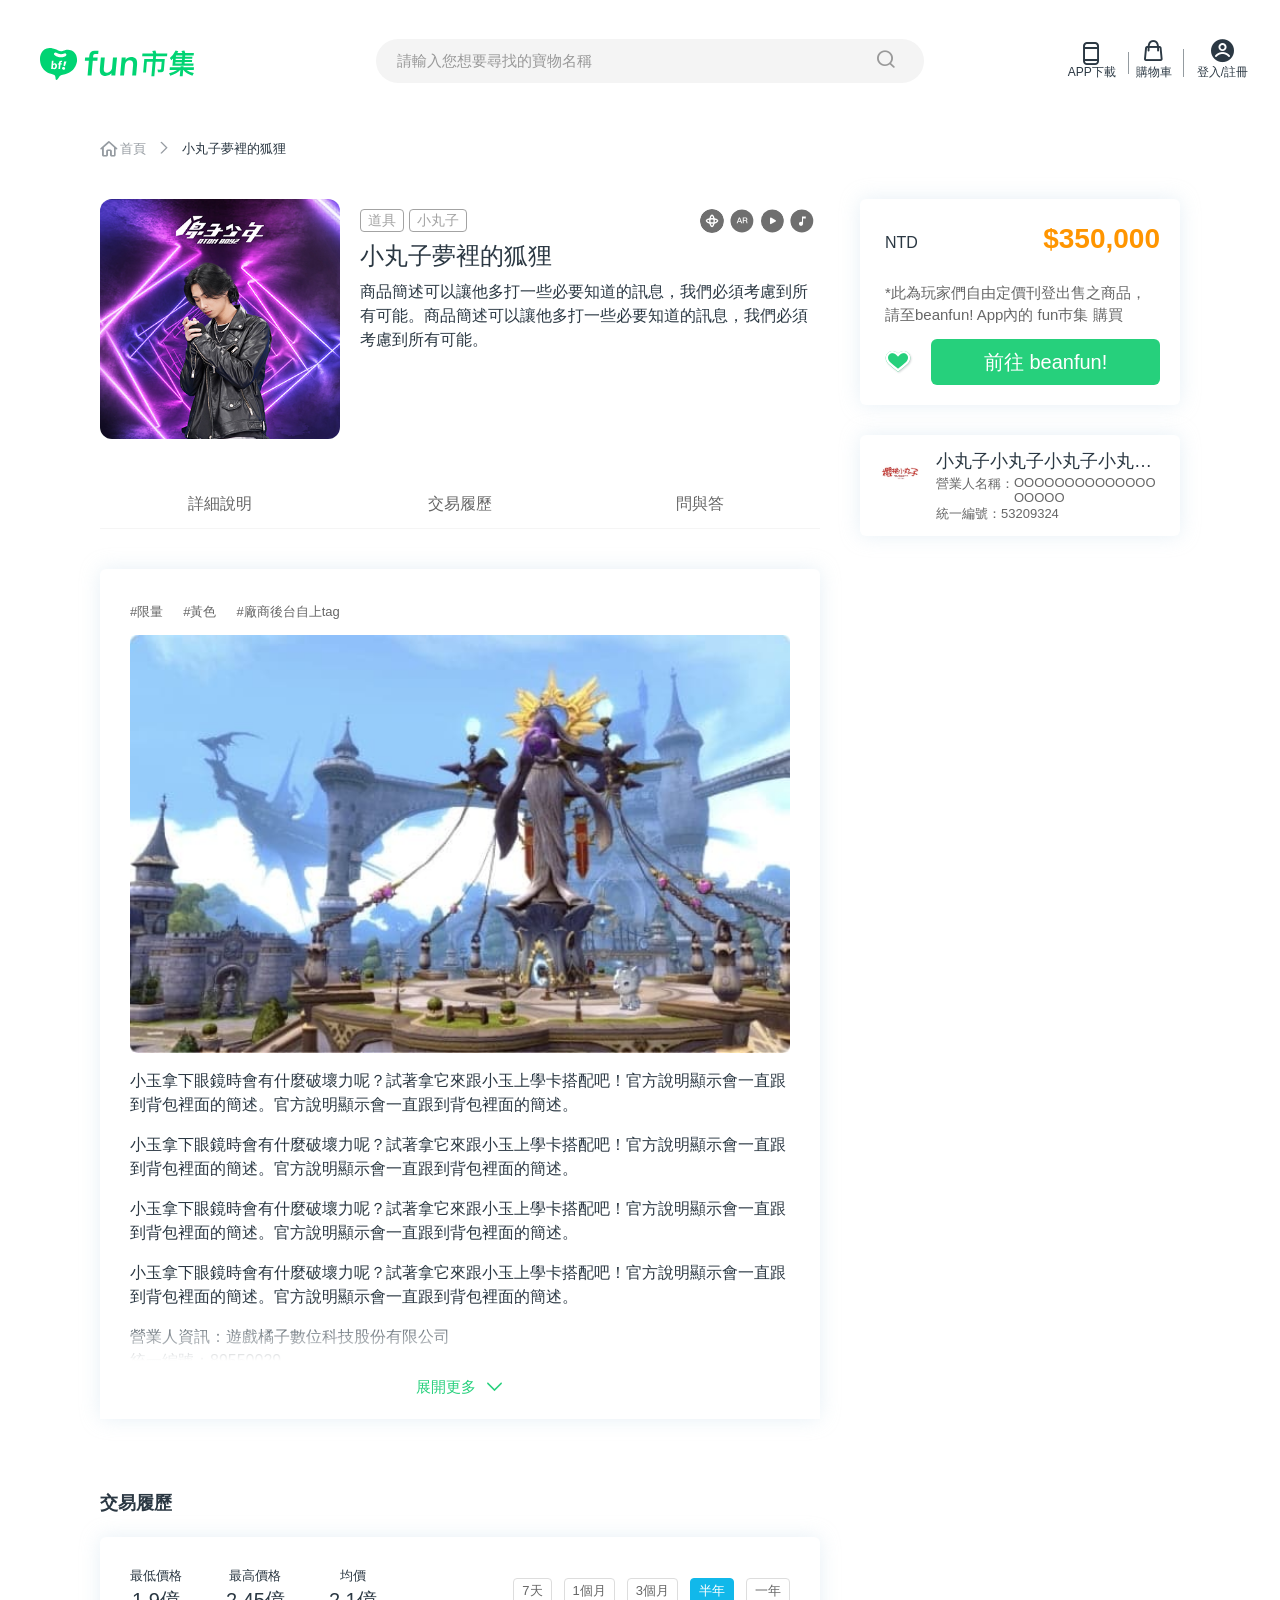
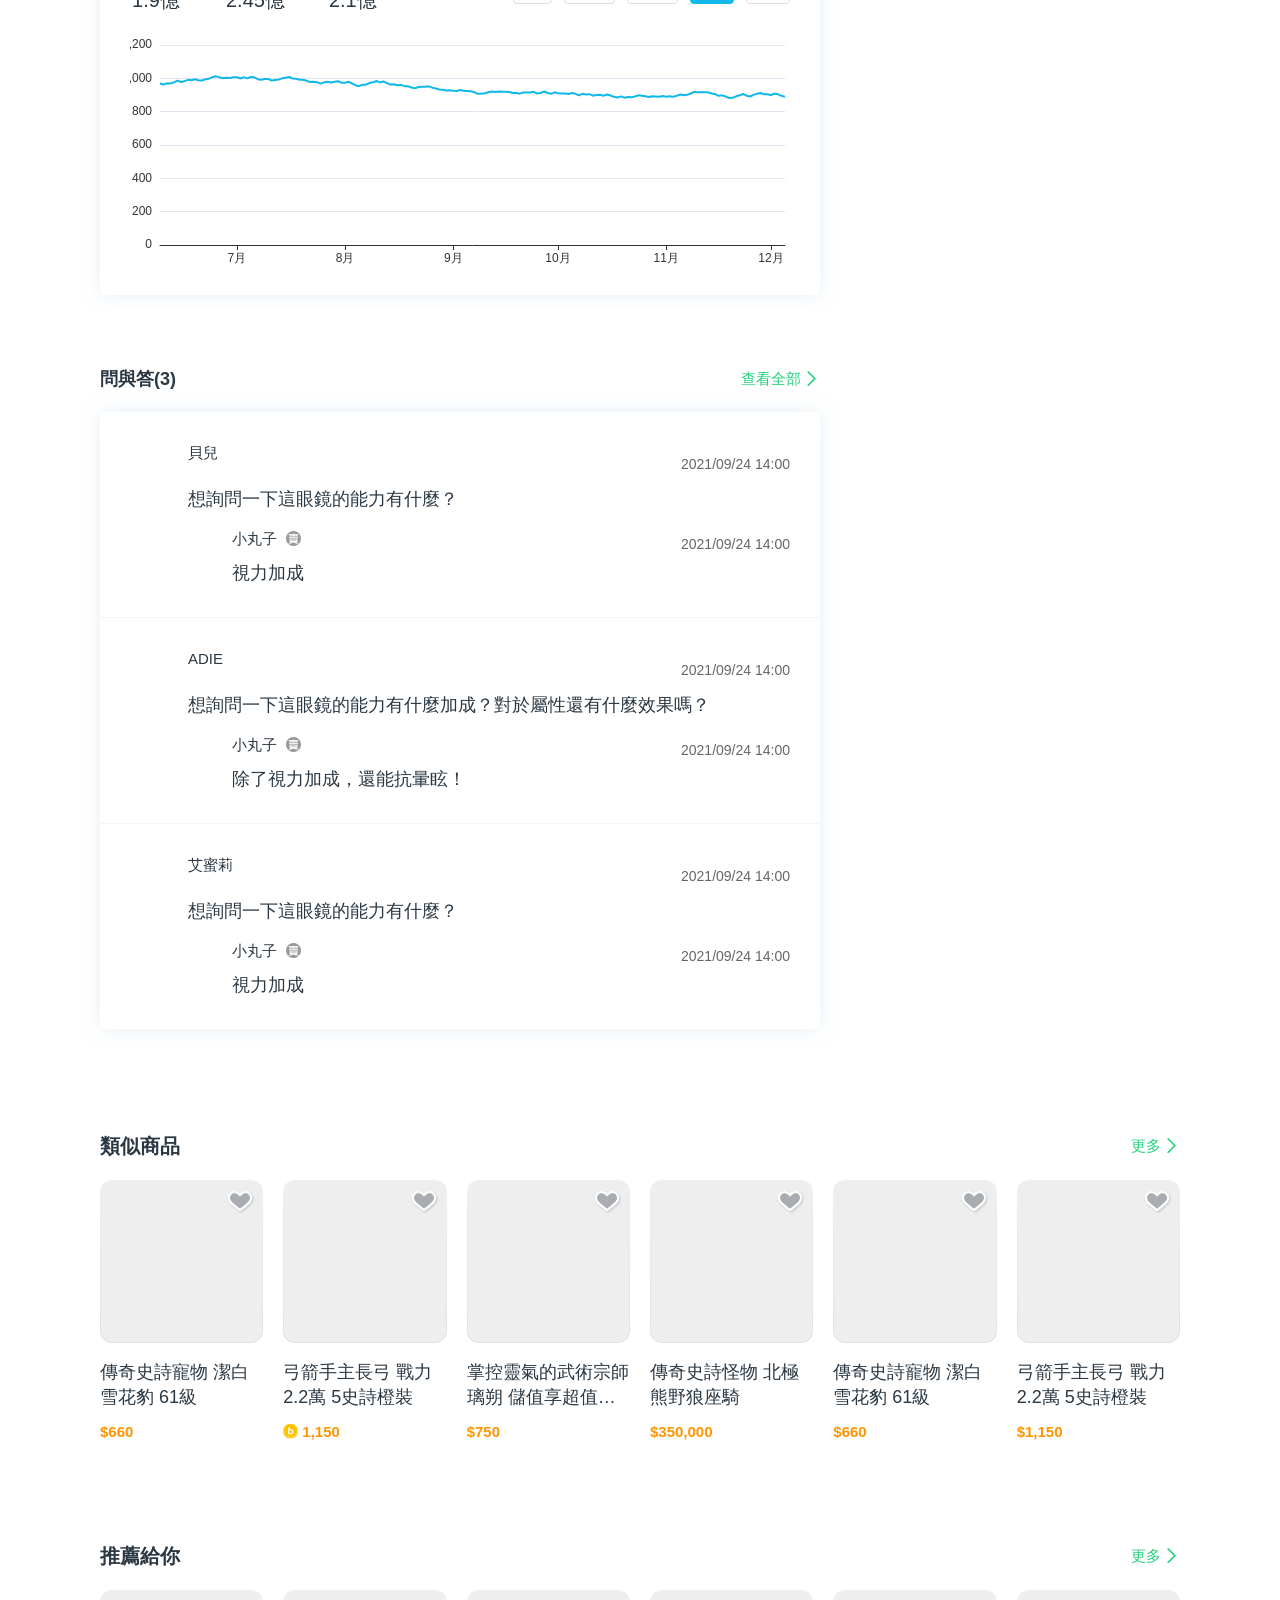
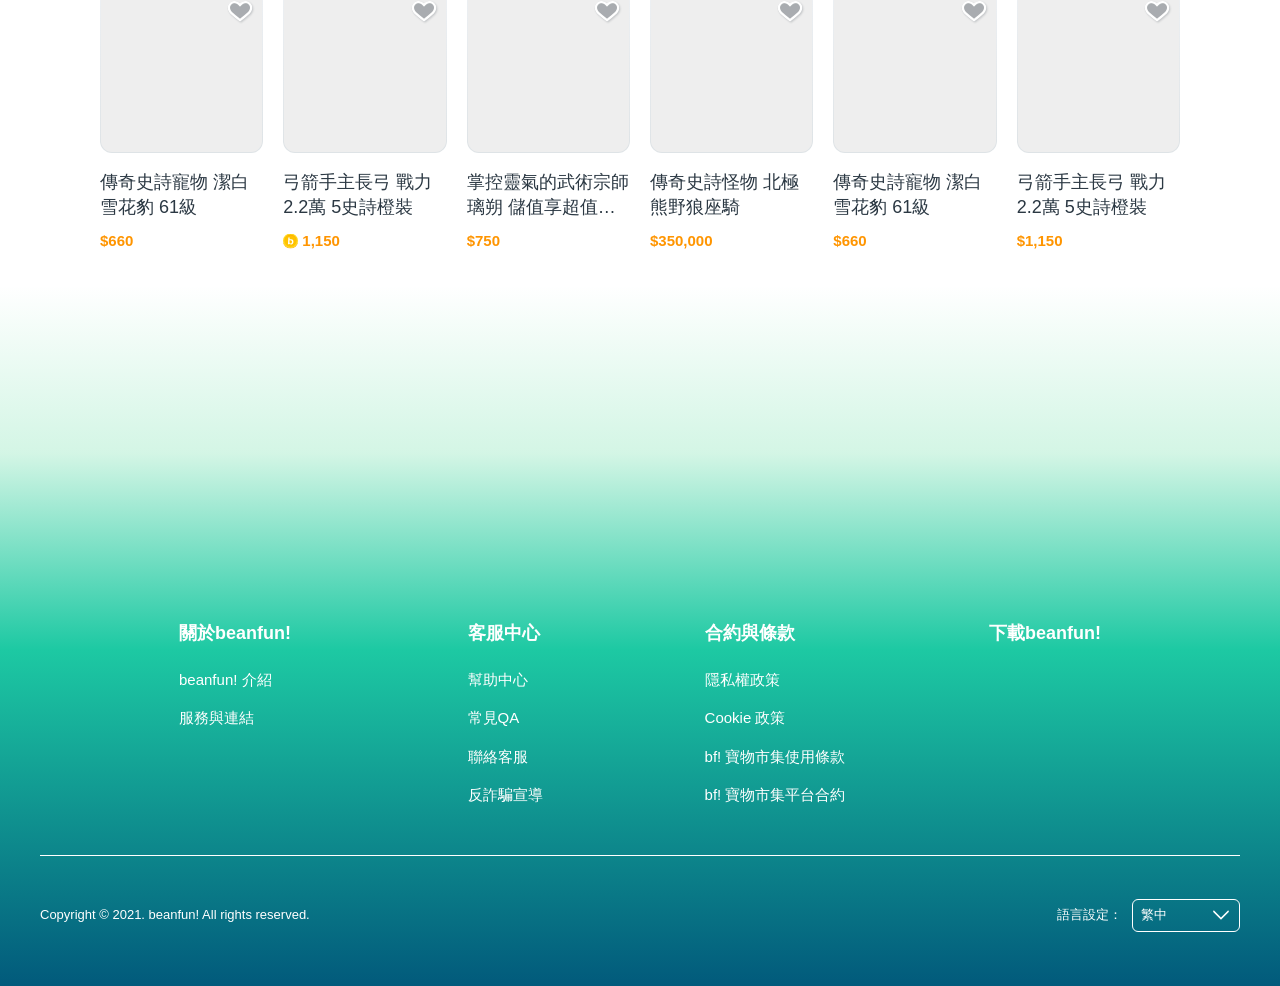
==== commit c7bafc63: "Add files via upload" ====
--- a/00_product-cont-pd.html
+++ b/00_product-cont-pd.html
@@ -344,9 +344,9 @@
                           <button class="pd-banner__3d-box__btn-full hide js-fullscreen" type="button" aria-label="全螢幕"></button>
                         </div>-->
                         <!-- 一般圖片-->
-                        <img class="lazy" src="images/1x1.gif" data-src="images/product/376x468(324KB).png" alt="" style="width: 100%; height:auto;">
-                        <img class="lazy" src="images/1x1.gif" data-src="images/product/1128 x1404(2.2M).png" alt="" style="width: 100%; height:auto;">
-                        <img class="lazy" src="images/1x1.gif" data-src="images/product/430x535(418KB).png" alt="" style="width: 100%; height:auto;">
+                        <img class="lazy" src="images/1x1.gif" data-src="images/product/376x468(307KB).png" alt="" style="width: 100%; height:auto;">
+                        <img class="lazy" src="images/1x1.gif" data-src="images/product/1128x1404(1MB).png" alt="" style="width: 100%; height:auto;">
+                        <img class="lazy" src="images/1x1.gif" data-src="images/product/430 × 535(385KB).png" alt="" style="width: 100%; height:auto;">
                         <img class="lazy" src="images/1x1.gif" data-src="images/product/376x468(168KB).png" alt="" style="width: 100%; height:auto;">
                         <img class="lazy" src="images/1x1.gif" data-src="images/product/1000x1000(713KB).jpeg" alt="" style="width: 100%; height:auto;">
                         <!-- <div class="pd-banner__img-box object-fit-contain"><img class="lazy" src="images/1x1.gif" data-src="images/product/376x468(324KB).png" alt="">
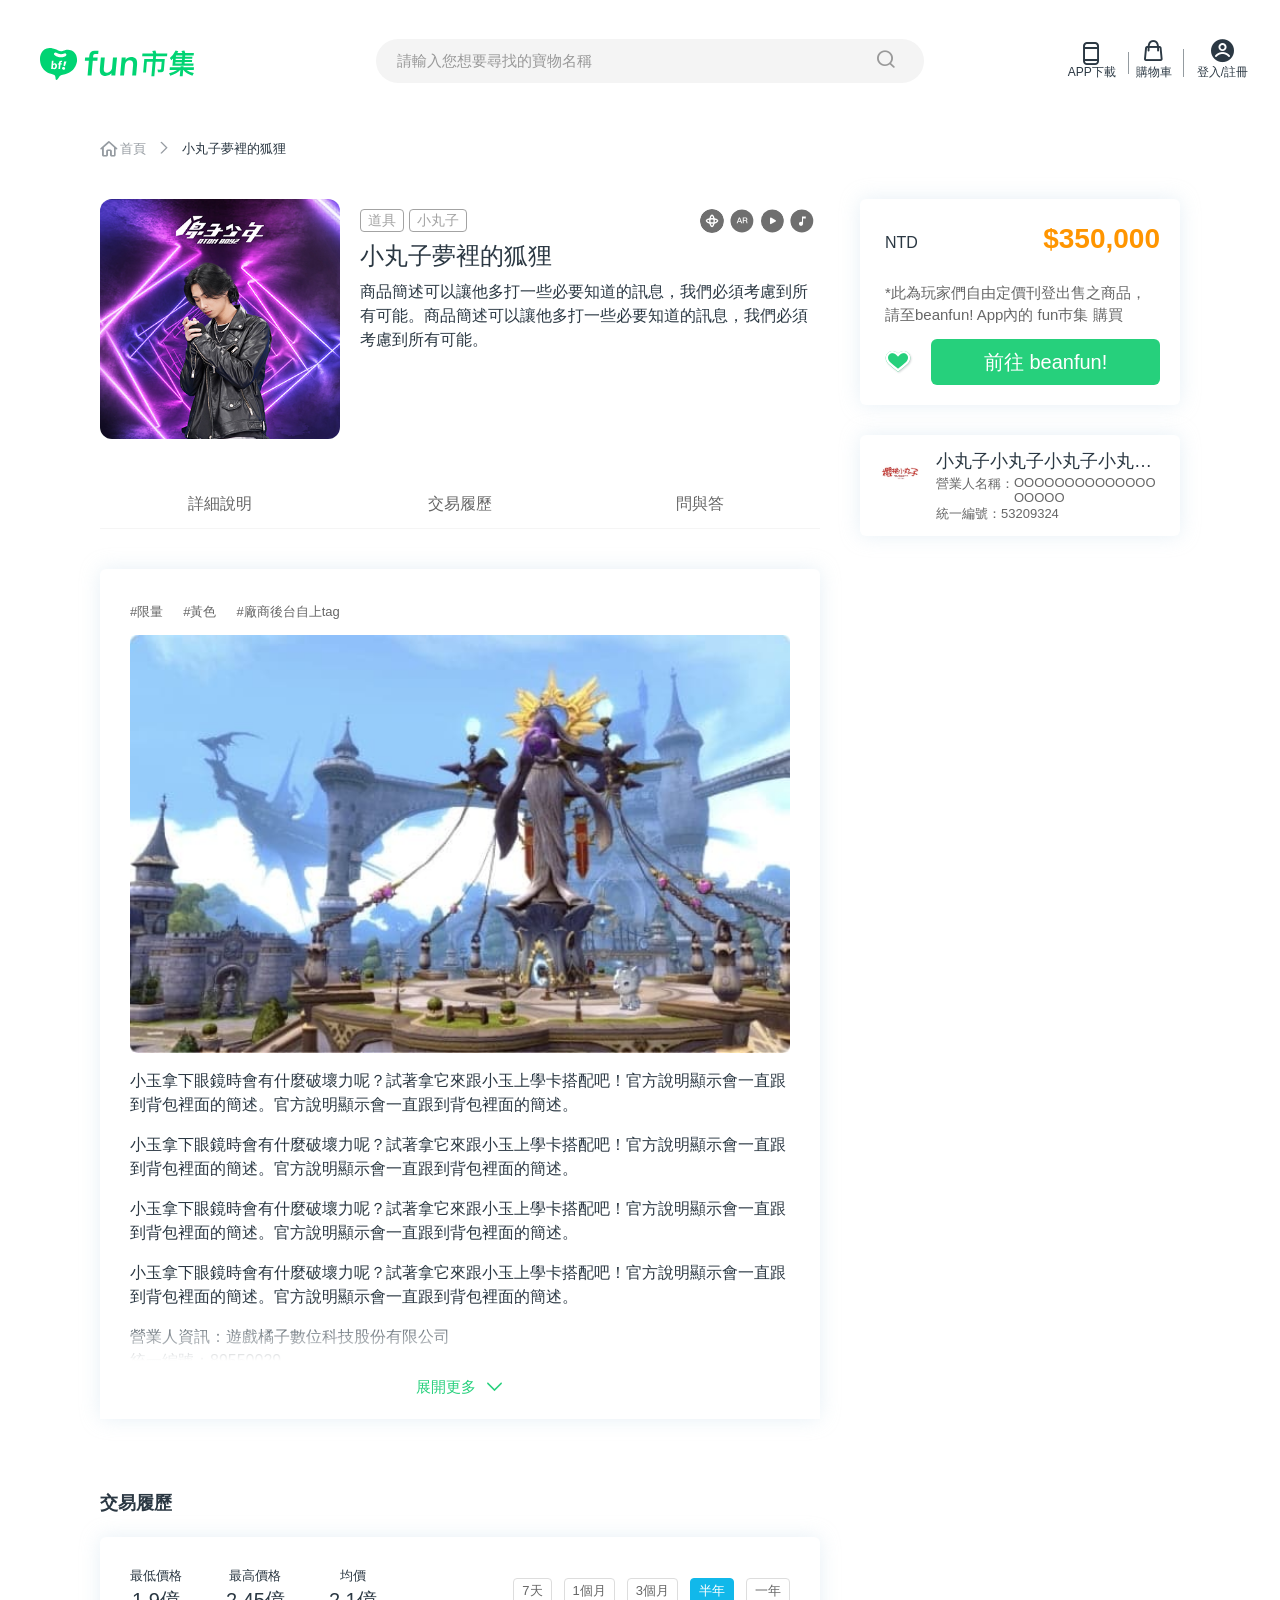
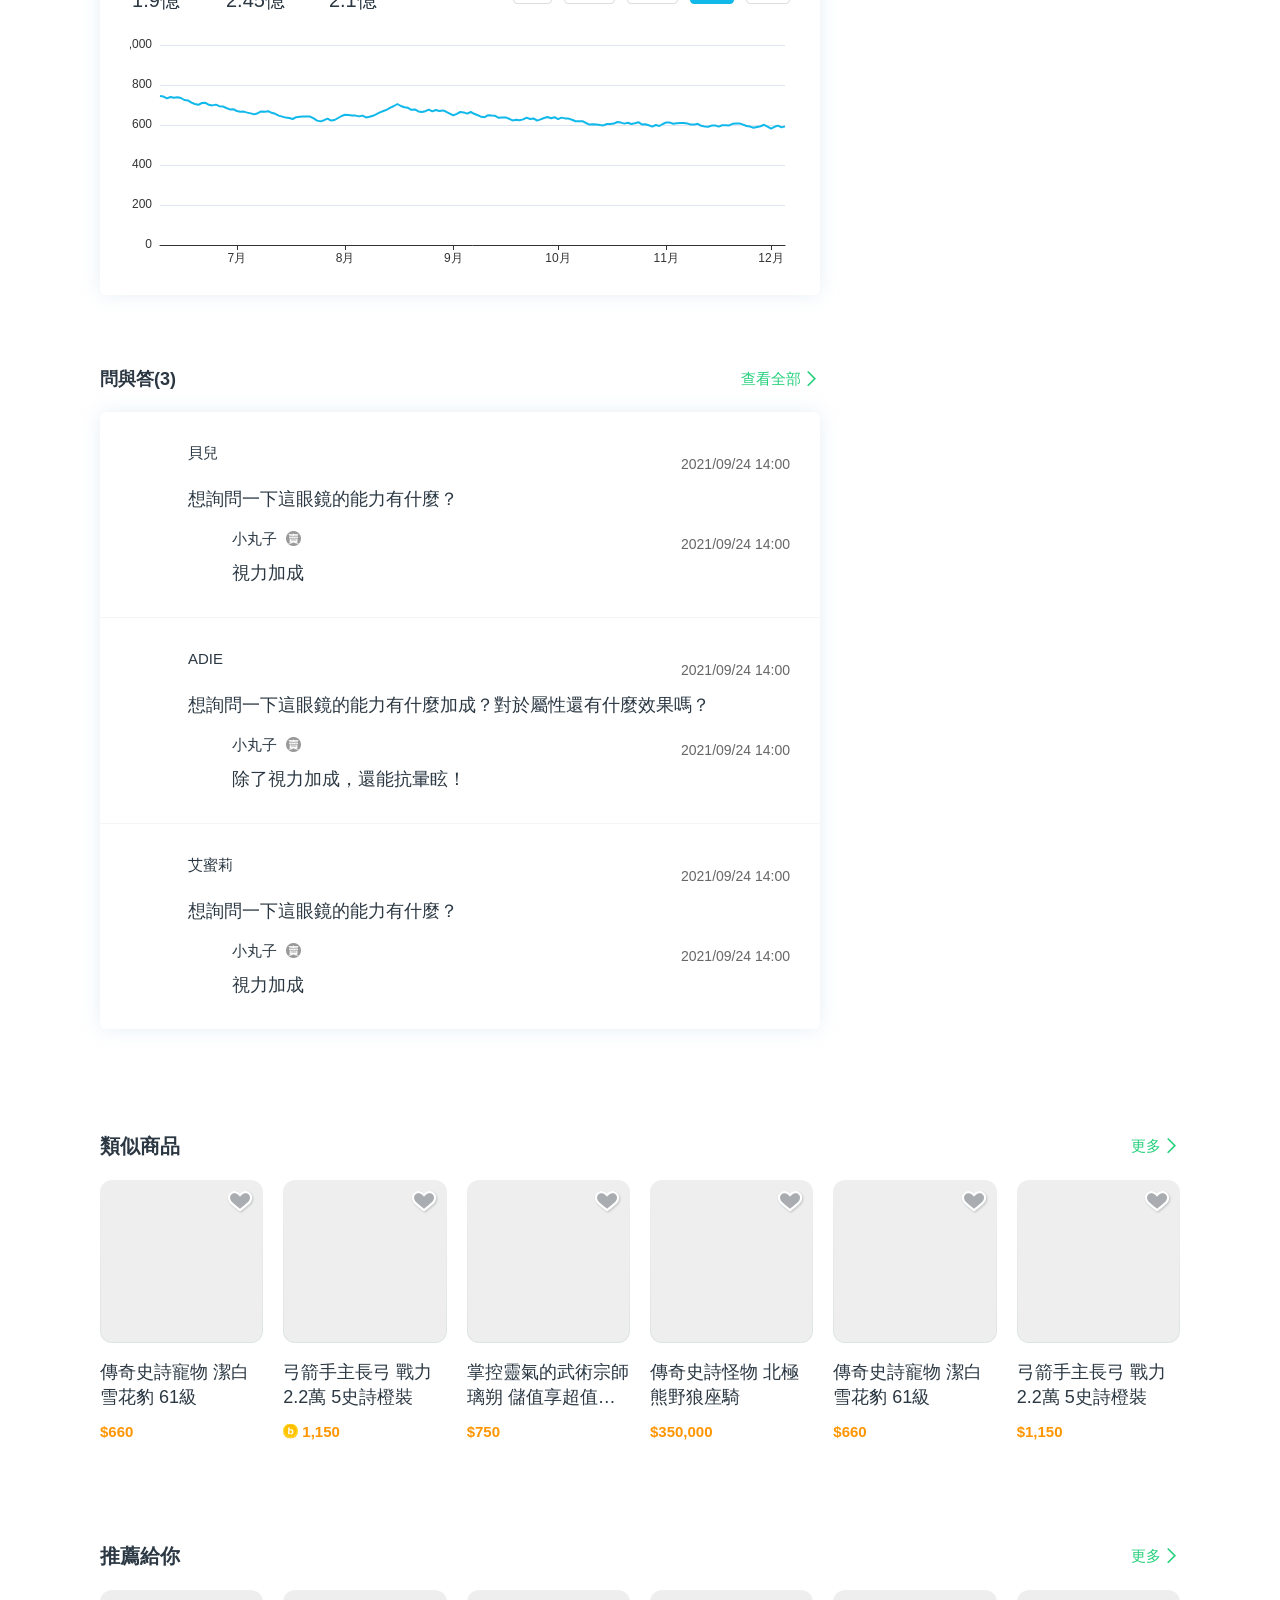
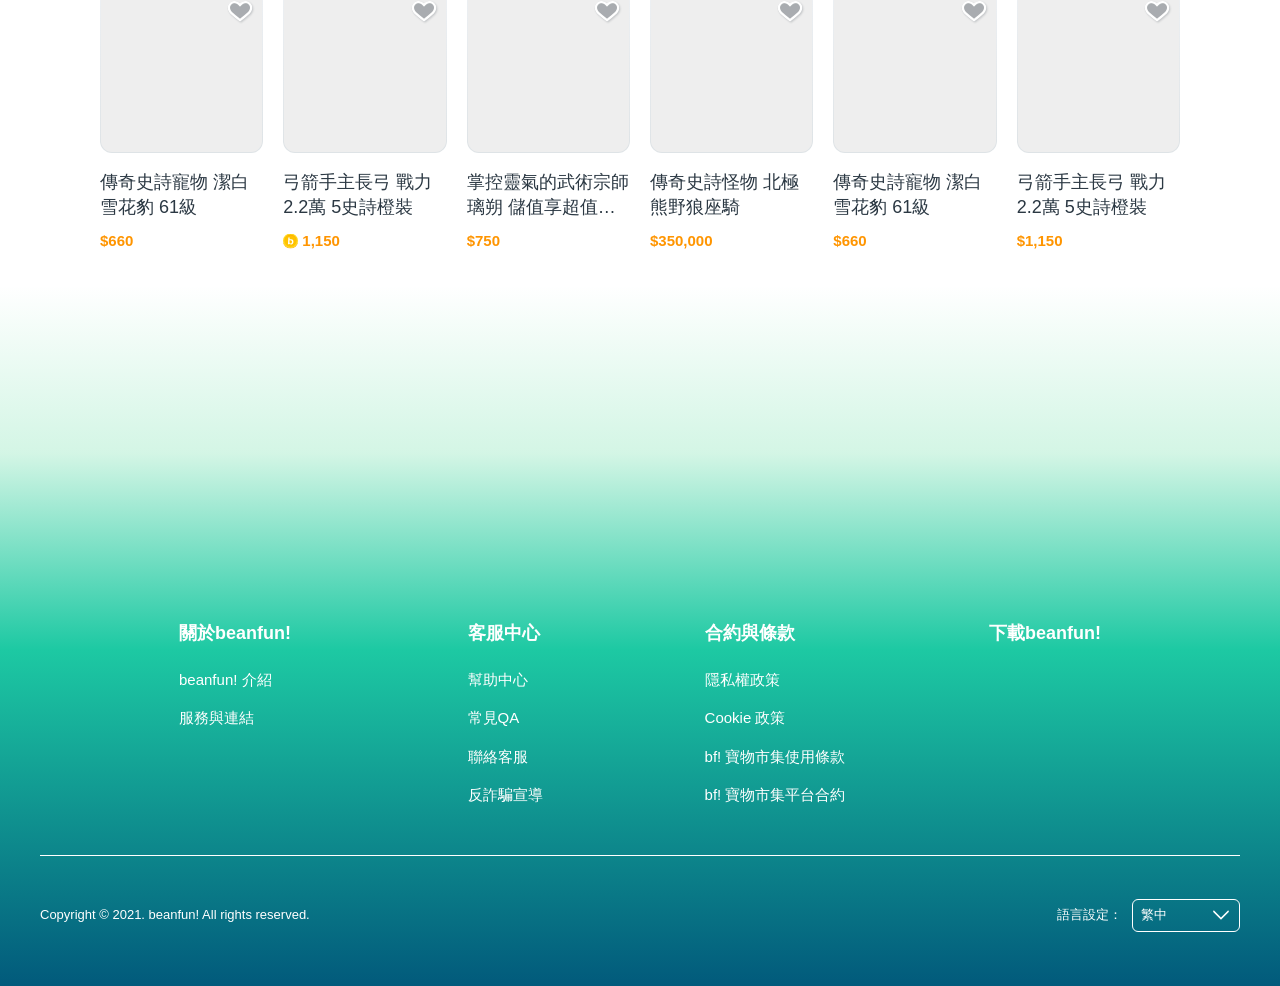
==== commit d859a69c: "Add files via upload" ====
--- a/00_product-cont-pd.html
+++ b/00_product-cont-pd.html
@@ -346,7 +346,7 @@
                         <!-- 一般圖片-->
                         <img class="lazy" src="images/1x1.gif" data-src="images/product/376x468(307KB).png" alt="" style="width: 100%; height:auto;">
                         <img class="lazy" src="images/1x1.gif" data-src="images/product/1128x1404(1MB).png" alt="" style="width: 100%; height:auto;">
-                        <img class="lazy" src="images/1x1.gif" data-src="images/product/430 × 535(385KB).png" alt="" style="width: 100%; height:auto;">
+                        <img class="lazy" src="images/1x1.gif" data-src="images/product/430x535(383KB).png" alt="" style="width: 100%; height:auto;">
                         <img class="lazy" src="images/1x1.gif" data-src="images/product/376x468(168KB).png" alt="" style="width: 100%; height:auto;">
                         <img class="lazy" src="images/1x1.gif" data-src="images/product/1000x1000(713KB).jpeg" alt="" style="width: 100%; height:auto;">
                         <!-- <div class="pd-banner__img-box object-fit-contain"><img class="lazy" src="images/1x1.gif" data-src="images/product/376x468(324KB).png" alt="">
